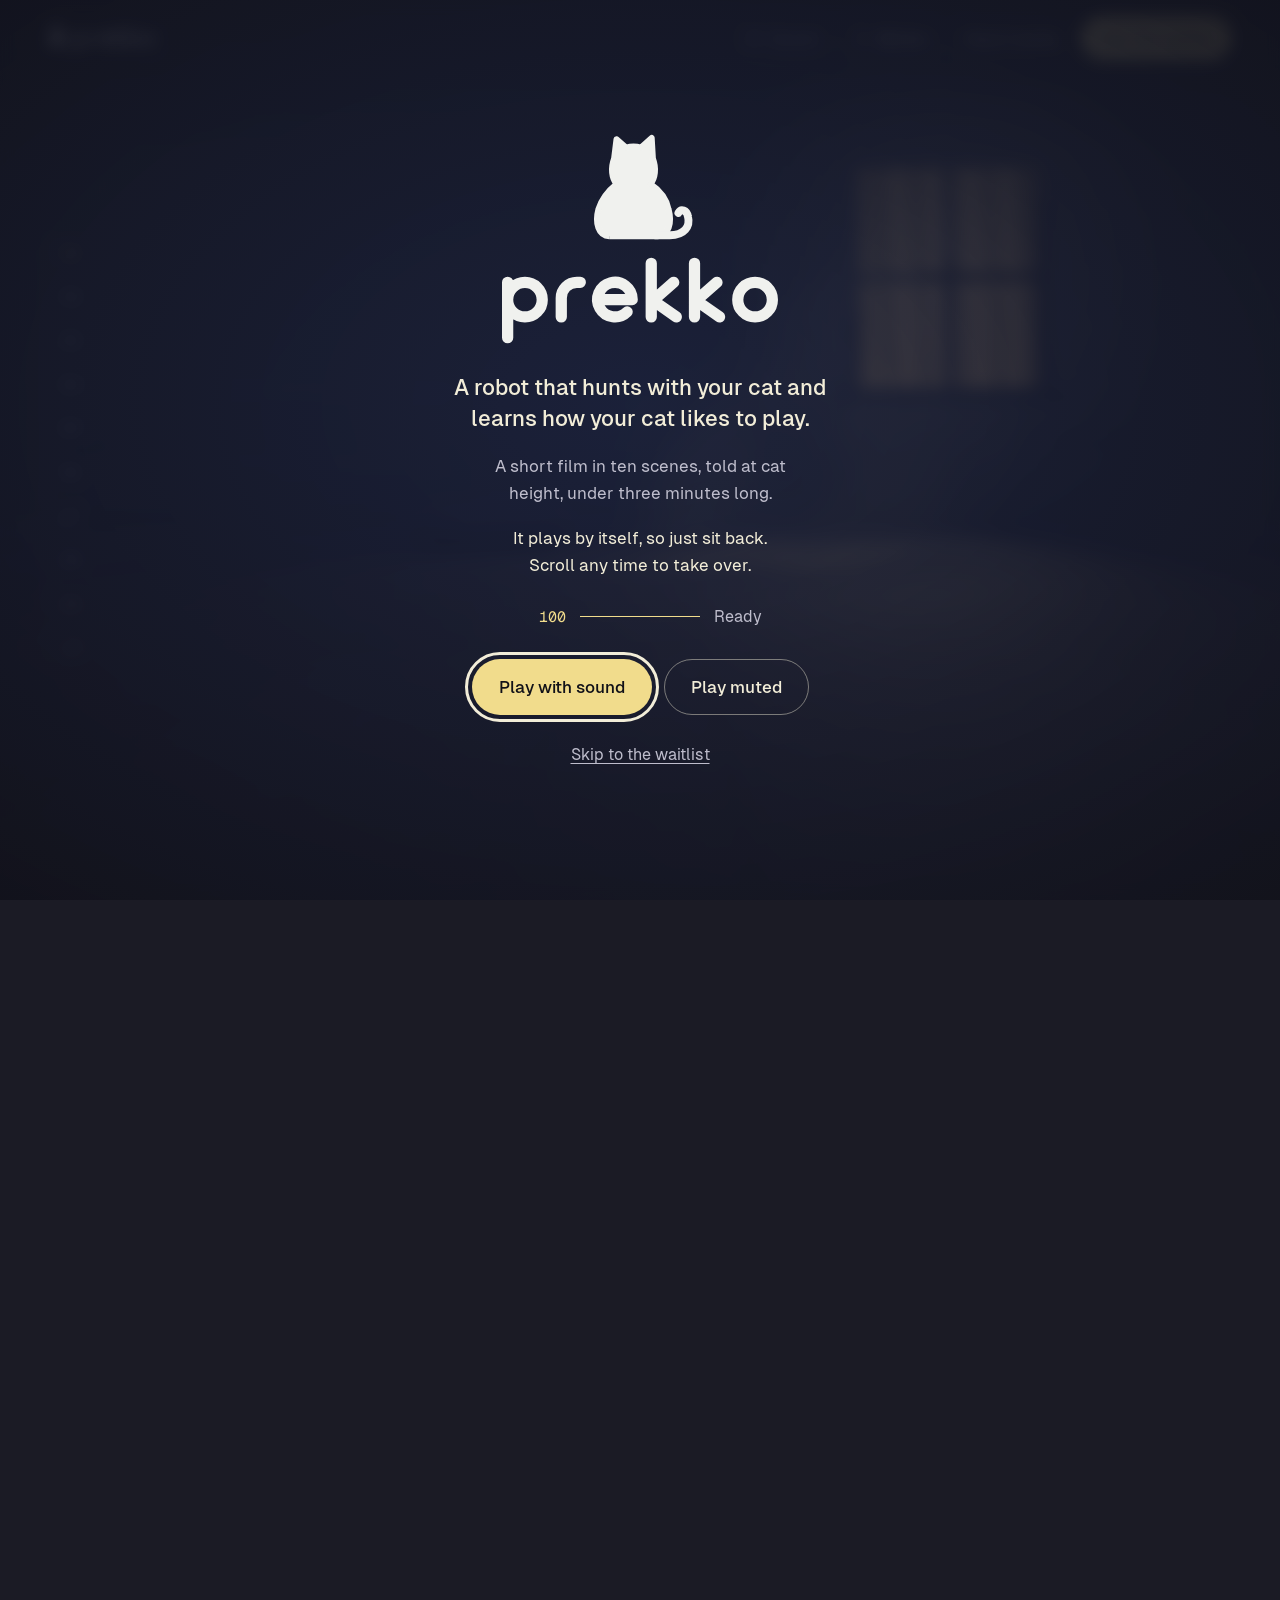
==== index.html @ d6a4ae69 "Prekko Pawbot preview site (copied from klondike-barr/prekko-preview, base path moved to /)" ====
<!doctype html>
<html lang="en">
<head>
<meta name="robots" content="noindex, nofollow">
<meta charset="utf-8">
<meta name="viewport" content="width=device-width, initial-scale=1, viewport-fit=cover">
<title>Prekko | The hunt, from the cat's eyes</title>
<meta name="description" content="Prekko Pawbot is a robot that plays with your cat like prey would. Working prototype shown; final design may differ. Join the waitlist for launch updates.">
<meta name="theme-color" content="#1d2440">
<link rel="icon" href="/favicon.ico" sizes="16x16 32x32 48x48">
<link rel="icon" href="/favicon.svg" type="image/svg+xml">
<link rel="apple-touch-icon" href="/apple-touch-icon-180.png">
<!-- The page body comes from src/story.js, rendered by src/render.js at build time (vite.config.js). -->
<script>
  // Before first paint: mark JS on, open the gate unless the visitor came for the waitlist.
  (function (d) {
    var c = d.documentElement.classList;
    c.add("js");
    if (location.hash !== "#waitlist") c.add("gate-open");
    // If the app script never gets the gate working (very old browser, blocked script, an error while starting),
    // never leave the gate locked: fall back to the plain text story.
    var fallback = function () { if (!window.__prekko) { c.remove("gate-open"); c.remove("js"); } };
    window.addEventListener("error", function () { setTimeout(fallback, 0); });
    setTimeout(fallback, 8000);
  })(document);
</script>
  <script type="module" crossorigin src="/assets/main-BBCHe25I.js"></script>
  <link rel="stylesheet" crossorigin href="/assets/main-C5BfFILp.css">
</head>
<body>
<div class="backdrop" aria-hidden="true"><div class="backdrop__beam"></div><div class="backdrop__floor"></div></div>
<canvas id="scene" aria-hidden="true"></canvas>
<div class="soften" aria-hidden="true"></div>
<div class="vignette" aria-hidden="true"></div>
<div class="grain" aria-hidden="true"></div>
<div class="blackout" aria-hidden="true"></div>
<!-- Focus order: header, then the autoplay control (an early Tab stop), then the rail, then the story. -->
<header class="top">
  <a class="top__brand" href="#hour-six"><svg class="logo logo--top" xmlns="http://www.w3.org/2000/svg" viewBox="11.3 8.5 419.2 110" role="img" aria-label="Prekko"><g transform="translate(0 4)"><path class="logo__fill logo__draw" d="M24 88C15 88 12 77 15 66C18 56 25 49 30 45C26 40 25 32 28 24L30 8L38 15Q44 13 50 15L59 7L60 24C63 32 62 40 58 45C64 49 71 56 73 66C76 77 73 88 64 88Z" fill="#F0F1EE" stroke="#F0F1EE" stroke-width="5" stroke-linejoin="round" pathLength="1"/><path class="logo__draw" d="M62 87.25H74C86 87.25 91 80 89 72C88 66 83 65 81 69" fill="none" stroke="#F0F1EE" stroke-width="6.5" stroke-linecap="round" stroke-linejoin="round" pathLength="1"/></g><g transform="translate(118 48)"><g fill="none" stroke="#F0F1EE" stroke-width="13" stroke-linecap="round" stroke-linejoin="round"><path class="logo__draw" d="M0 0V64M0 20A20 20 0 1 0 40 20A20 20 0 1 0 0 20Z" pathLength="1"/><path class="logo__draw" d="M62 40V18A18 18 0 0 1 80 0H84" pathLength="1"/><path class="logo__draw" d="M104 20H144A20 20 0 1 0 138.14 34.14" pathLength="1"/><path class="logo__draw" d="M166 -22V40M192 0L168 21L195 40" pathLength="1"/><path class="logo__draw" d="M216 -22V40M242 0L218 21L245 40" pathLength="1"/><path class="logo__draw" d="M266 20A20 20 0 1 0 306 20A20 20 0 1 0 266 20Z" pathLength="1"/></g></g></svg></a>
  <div class="top__actions">
    <button class="ctl" id="sound-toggle" type="button" aria-pressed="false"><span class="ctl__icon" aria-hidden="true"><svg viewBox="0 0 16 16"><path d="M2 6h2.5L8 3v10L4.5 10H2z"/><g class="is-off"><path d="M11 6l4 4M15 6l-4 4"/></g><g class="is-on"><path d="M10.5 5.5a3.5 3.5 0 0 1 0 5M12.5 3.5a6.3 6.3 0 0 1 0 9"/></g></svg></span><span class="ctl__label">Sound</span></button>
    <button class="ctl" id="motion-toggle" type="button" aria-pressed="true"><span class="ctl__icon" aria-hidden="true"><svg viewBox="0 0 16 16"><g class="is-on"><path d="M5 3v10M11 3v10"/></g><g class="is-off"><path d="M4.5 3l9 5-9 5z"/></g></svg></span><span class="ctl__label">Motion</span></button>
    <a class="top__link" href="#how-it-works">How it works</a>
    <a class="top__cta" href="#waitlist">Join the waitlist</a>
  </div>
</header>
<div class="autoplay" role="group" aria-label="Autoplay" data-playing="Autoplay: scroll to take over" data-play="Play" data-replay="Play again">
  <button class="autoplay__btn" id="autoplay" type="button" aria-pressed="false"><span class="ctl__icon" aria-hidden="true"><svg viewBox="0 0 16 16"><g class="is-on"><path d="M5 3.5v9M11 3.5v9"/></g><g class="is-off"><path d="M4.5 3l9 5-9 5z"/></g></svg></span><span class="autoplay__text">Play</span></button>
  <span class="autoplay__bar" aria-hidden="true"><span></span></span>
</div>
<nav class="rail" aria-label="Chapters">
  <div class="rail__track" aria-hidden="true"><span class="rail__fill"></span></div>
  <ol>
      <li><a href="#hour-six" data-index="0"><span class="rail__n">01</span><span class="rail__t">Hour six</span></a></li>
      <li><a href="#something-moved" data-index="1"><span class="rail__n">02</span><span class="rail__t">Something moved</span></a></li>
      <li><a href="#freeze" data-index="2"><span class="rail__n">03</span><span class="rail__t">Freeze</span></a></li>
      <li><a href="#dart" data-index="3"><span class="rail__n">04</span><span class="rail__t">Dart</span></a></li>
      <li><a href="#pounce" data-index="4"><span class="rail__n">05</span><span class="rail__t">Pounce</span></a></li>
      <li><a href="#who" data-index="5"><span class="rail__n">06</span><span class="rail__t">Who's moving the toy?</span></a></li>
      <li><a href="#how-it-works" data-index="6"><span class="rail__n">07</span><span class="rail__t">How it works</span></a></li>
      <li><a href="#learns" data-index="7"><span class="rail__n">08</span><span class="rail__t">It learns your cat</span></a></li>
      <li><a href="#your-cats-day" data-index="8"><span class="rail__n">09</span><span class="rail__t">Your cat's day</span></a></li>
      <li><a href="#waitlist" data-index="9"><span class="rail__n">10</span><span class="rail__t">Waitlist</span></a></li>
  </ol>
</nav>
<a class="dock-link" href="#how-it-works">How it works</a>
<main id="story">
  <p class="fallback-note">Your browser can't show the 3D scene, so here is the story as text.</p>
<section class="chapter chapter--hour-six has-opening" id="hour-six" data-index="0" data-align="left" style="--len:220">
  <div class="chapter__inner">
    <div class="chapter__card"><p class="chapter__card-title">For the next few minutes, you're a cat.</p><p class="chapter__card-sub">Eyes low, ears up, whiskers forward.</p></div>
    <p class="chapter__what">A robot that hunts with your cat and learns how your cat likes to play.</p><p class="chapter__story">The hunt, from the cat's eyes</p><p class="chapter__num"><span>01</span> / 10</p>
    <h1 class="chapter__title" tabindex="-1">Hour six.</h1>
    <div class="chapter__body">
    <p data-at="0.2">It's the sixth hour of an empty afternoon. The sun has crawled halfway across the floor, and nothing in this house has moved in hours.</p>
    <p data-at="0.5">Your world sits a hand's width off the ground. You've been waiting all day for something, anything, to happen.</p>
    
    </div>
  </div>
</section>
<section class="chapter chapter--something-moved" id="something-moved" data-index="1" data-align="left" style="--len:260">
  <div class="chapter__inner">
    <p class="chapter__num"><span>02</span> / 10</p>
    <h2 class="chapter__title" tabindex="-1">Something moved.</h2>
    <div class="chapter__body">
    <p>Then, at the edge of the rug, a feather twitches.</p>
    <p data-at="0.6">Your pupils swell until the whole room goes soft and only that one point stays sharp.</p>
    
    </div>
  </div>
</section>
<section class="chapter chapter--freeze" id="freeze" data-index="2" data-align="left" style="--len:210">
  <div class="chapter__inner">
    <p class="chapter__num"><span>03</span> / 10</p>
    <h2 class="chapter__title" tabindex="-1">Freeze.</h2>
    <div class="chapter__body">
    <p>It stops dead. So do you.</p>
    <p data-at="0.45">Every muscle loads like a spring, because anything that holds this still is hiding something.</p>
    
    </div>
  </div>
</section>
<section class="chapter chapter--dart" id="dart" data-index="3" data-align="right" style="--len:340">
  <div class="chapter__inner">
    <p class="chapter__num"><span>04</span> / 10</p>
    <h2 class="chapter__title" tabindex="-1">Dart.</h2>
    <div class="chapter__body">
    <p>It streaks across the sunlight and vanishes behind the cushion. A long pause. Then the tip of it shows again, testing the air.</p>
    <p data-at="0.6">Real prey never runs in circles. It runs, it hides, and it checks whether you're still watching. So does this.</p>
    
    </div>
  </div>
</section>
<section class="chapter chapter--pounce" id="pounce" data-index="4" data-align="left" style="--len:300">
  <div class="chapter__inner">
    <p class="chapter__num"><span>05</span> / 10</p>
    <h2 class="chapter__title" tabindex="-1">Pounce.</h2>
    <div class="chapter__body">
    <p>Now.</p>
    <p data-at="0.42">Got it. Both paws, every claw, the whole long afternoon spent in a single leap. Every hunt deserves an ending you can catch.</p>
    
    </div>
  </div>
</section>
<section class="chapter chapter--who has-card" id="who" data-index="5" data-align="left" style="--len:340">
  <div class="chapter__inner">
    <p class="chapter__num"><span>06</span> / 10</p>
    <h2 class="chapter__title" tabindex="-1">Who's moving the toy?</h2>
    <div class="chapter__body" data-at="0.24">
    <h3 class="chapter__headline">Meet the Prekko Pawbot.</h3>
    <p>It runs play sessions on its own and stops when your cat loses interest.</p>
    <p class="lede" data-at="0.6">It doesn't play back a loop. Every move is chosen live, for your cat. Working prototype shown; final design may differ.</p>
    
    </div>
  </div>
</section>
<section class="chapter chapter--how-it-works has-layers" id="how-it-works" data-index="6" data-align="left" style="--len:400">
  <div class="chapter__inner">
    <p class="chapter__num"><span>07</span> / 10</p>
    <h2 class="chapter__title" tabindex="-1">Three layers of AI.</h2>
    <div class="chapter__body">
    <p>Three AI systems, working as one.</p>
    <ol class="layers" aria-label="The three layers"><li data-at="0.2"><span class="layers__n">01</span><span class="layers__name">See</span><span class="layers__d">Vision AI tracks your cat in real time: where they are, how fast they move, where they look, how low they crouch and how interested they are.</span></li><li data-at="0.42"><span class="layers__n">02</span><span class="layers__name">Choose</span><span class="layers__d">A strategy layer reads your cat's mood and picks from 12 prey patterns, playing the moves your cat chases.</span></li><li data-at="0.64"><span class="layers__n">03</span><span class="layers__name">Move</span><span class="layers__d">A motion layer fine-tunes that pattern with 8 parameters, adjusted 30 times a second.</span></li></ol>
    <div class="sum">
      <p class="stats" data-at="0.84"><span class="stat"><b class="stat__n">12</b> <span class="stat__t">prey patterns.</span></span> <span class="stat"><b class="stat__n">8</b> <span class="stat__t">parameters each.</span></span> <span class="stat"><b class="stat__n">30</b> <span class="stat__t">updates a second.</span></span></p>
      <p class="closer" data-at="0.84">Endless variations. No preset loops.</p>
    </div>
    <p class="caption caption--tree" data-at="0.2">Illustration, not the real model.</p>
    
    </div>
  </div>
  <div class="stack-tags" aria-hidden="true"><svg class="stack-tags__lines"><line/><line/><line/></svg><i class="stack-tag__dot"></i><i class="stack-tag__dot"></i><i class="stack-tag__dot"></i><span class="stack-tag" data-layer="0"><span class="stack-tag__n">01</span><span class="stack-tag__name">See</span></span><span class="stack-tag" data-layer="1"><span class="stack-tag__n">02</span><span class="stack-tag__name">Choose</span></span><span class="stack-tag" data-layer="2"><span class="stack-tag__n">03</span><span class="stack-tag__name">Move</span></span></div>
</section>
<section class="chapter chapter--learns" id="learns" data-index="7" data-align="left" style="--len:340">
  <div class="chapter__inner">
    <p class="chapter__num"><span>08</span> / 10</p>
    <h2 class="chapter__title" tabindex="-1">It learns your cat.</h2>
    <div class="chapter__body">
    <p>Every session teaches it something: which moves make your cat crouch and chase, and which ones they walk away from.</p>
    <p data-at="0.32">Overnight, it trains on the day's play and comes back sharper.</p>
    <p data-at="0.62">It learns how your cat plays and gets better at playing with your cat over time.</p>
    <p class="caption">Illustration of how it learns, not recorded data.</p>
    
    </div>
  </div>
</section>
<section class="chapter chapter--your-cats-day chapter--rich" id="your-cats-day" data-index="8" data-align="left" style="--len:200">
  <div class="chapter__inner">
    <p class="chapter__num"><span>09</span> / 10</p>
    <h2 class="chapter__title" tabindex="-1">Your cat's day.</h2>
    <div class="chapter__body">
    <p>You control it from your phone.</p>
    <p>A planned tracker in the app would keep the story of each day: when the hunts happened, how long they lasted, and the quiet stretches in between.</p>
    <figure class="activity">
  <figcaption class="activity__head"><span class="activity__badge">Planned feature, not in the prototype shown</span><span class="activity__example">Example day. Illustrative numbers, not measurements.</span></figcaption>
  <div class="activity__body">
    <svg class="ring" viewBox="0 0 320 320" role="img" aria-label="Example day as a 24-hour clock">
      <circle class="ring__day" cx="160" cy="160" r="118"/>
      <path class="ring__awake" d="M 278.00 160.00 A 118 118 0 1 1 129.46 46.02"/>
      <path class="ring__bored" d="M 265.14 213.57 A 118 118 0 0 1 214.94 264.43"/><path class="ring__bored" d="M 191.04 273.84 A 118 118 0 0 1 117.71 270.16"/><path class="ring__bored" d="M 95.73 258.96 A 118 118 0 0 1 44.91 186.04"/><path class="ring__bored" d="M 42.03 157.43 A 118 118 0 0 1 69.28 84.55"/><path class="ring__hunt" d="M 271.74 197.93 A 118 118 0 0 1 268.66 206.01"/><path class="ring__hunt" d="M 205.16 269.02 A 118 118 0 0 1 197.05 272.03"/><path class="ring__hunt" d="M 107.81 265.83 A 118 118 0 0 1 100.20 261.72"/><path class="ring__hunt" d="M 43.01 175.40 A 118 118 0 0 1 42.20 166.79"/><path class="ring__hunt" d="M 76.56 76.56 A 118 118 0 0 1 82.90 70.67"/><text class="ring__tick" x="160.0" y="22.0" text-anchor="middle">00</text><text class="ring__tick" x="302.0" y="164.0" text-anchor="middle">06</text><text class="ring__tick" x="160.0" y="306.0" text-anchor="middle">12</text><text class="ring__tick" x="18.0" y="164.0" text-anchor="middle">18</text>
      <text class="ring__big" x="160" y="168" text-anchor="middle">49 min</text>
      <text class="ring__small" x="160" y="196" text-anchor="middle">play time</text>
    </svg>
    <dl class="activity__figures">
      <div><dt>Play time</dt><dd>49 min</dd></div>
      <div><dt>Hunting sessions</dt><dd>5</dd></div>
      <div><dt>Boredom stretches</dt><dd>4 <span>(longest 3 h 39 min)</span></dd></div>
    </dl>
  </div>
</figure>
    </div>
  </div>
</section>
<section class="chapter chapter--waitlist chapter--rich" id="waitlist" data-index="9" data-align="left" style="--len:140">
  <div class="chapter__inner">
    <p class="chapter__num"><span>10</span> / 10</p>
    <h2 class="chapter__title" tabindex="-1">Follow the hunt.</h2>
    <div class="chapter__body">
    <p>Prekko Pawbot is still a working prototype, and its price and ship date are not set yet. People on the list get launch updates by email.</p>
    <form id="waitlist-form" class="signup" novalidate data-msgs="{&quot;sending&quot;:&quot;Joining…&quot;,&quot;ok&quot;:&quot;You're on the list. A welcome email is on its way.&quot;,&quot;invalid&quot;:&quot;Enter an email address like name@example.com.&quot;,&quot;tooMany&quot;:&quot;Too many tries from this network. Try again in a few minutes.&quot;,&quot;rejected&quot;:&quot;The server didn't accept that address. Check it and try again.&quot;,&quot;failed&quot;:&quot;Something went wrong on our side. Try again in a minute.&quot;,&quot;preview&quot;:&quot;Thanks! This is an early preview, so nothing was sent. Sign-ups open at launch.&quot;}">
  <label class="signup__label" for="email">Email address</label>
  <div class="signup__row">
    <input id="email" name="email" type="email" autocomplete="email" inputmode="email" placeholder="you@example.com" required>
    <button id="submit" class="btn btn--sun" type="submit">Join the waitlist</button>
  </div>
  <div class="hp" aria-hidden="true">
    <label for="website">Leave this empty</label>
    <input id="website" name="website" type="text" tabindex="-1" autocomplete="off">
  </div>
  <p id="msg" class="signup__msg" role="status" aria-live="polite"></p>
  <p class="signup__note">Launch updates only. Unsubscribe from any email. <a href="privacy.html">Privacy</a></p>
</form>
<p class="disclosure">Working prototype shown; final design may differ.</p>
    </div>
  </div>
</section>
</main>
<div class="gate" id="gate" role="dialog" aria-modal="true" aria-labelledby="gate-title">
  <h2 id="gate-title" class="visually-hidden">Prekko, a short film told at cat height</h2>
  <div class="gate__mark"><svg class="logo logo--gate" xmlns="http://www.w3.org/2000/svg" viewBox="-6.5 6.3 319 240.8" role="img" aria-label="Prekko"><g transform="translate(83.89 0) scale(1.4)"><path class="logo__fill logo__draw" d="M24 88C15 88 12 77 15 66C18 56 25 49 30 45C26 40 25 32 28 24L30 8L38 15Q44 13 50 15L59 7L60 24C63 32 62 40 58 45C64 49 71 56 73 66C76 77 73 88 64 88Z" fill="#F0F1EE" stroke="#F0F1EE" stroke-width="5" stroke-linejoin="round" pathLength="1"/><path class="logo__draw" d="M62 87.25H74C86 87.25 91 80 89 72C88 66 83 65 81 69" fill="none" stroke="#F0F1EE" stroke-width="6.5" stroke-linecap="round" stroke-linejoin="round" pathLength="1"/></g><g transform="translate(0 176.6)"><g fill="none" stroke="#F0F1EE" stroke-width="13" stroke-linecap="round" stroke-linejoin="round"><path class="logo__draw" d="M0 0V64M0 20A20 20 0 1 0 40 20A20 20 0 1 0 0 20Z" pathLength="1"/><path class="logo__draw" d="M62 40V18A18 18 0 0 1 80 0H84" pathLength="1"/><path class="logo__draw" d="M104 20H144A20 20 0 1 0 138.14 34.14" pathLength="1"/><path class="logo__draw" d="M166 -22V40M192 0L168 21L195 40" pathLength="1"/><path class="logo__draw" d="M216 -22V40M242 0L218 21L245 40" pathLength="1"/><path class="logo__draw" d="M266 20A20 20 0 1 0 306 20A20 20 0 1 0 266 20Z" pathLength="1"/></g></g></svg></div>
  <p class="gate__what">A robot that hunts with your cat and learns how your cat likes to play.</p>
  <p class="gate__line">A short film in ten scenes, told at cat height, under three minutes long.</p>
  <p class="gate__auto" data-still="Reduced motion is on, so it won't play by itself: scroll at your own pace, or press Play in the corner.">It plays by itself, so just sit back. Scroll any time to take over.</p>
  <div class="gate__progress" role="progressbar" aria-label="Setting up the room" aria-valuemin="0" aria-valuemax="100" aria-valuenow="0">
    <span class="gate__count">000</span><span class="gate__bar"><span></span></span><span class="gate__status">Setting up the room</span>
  </div>
  <div class="gate__actions">
    <button class="btn btn--sun" id="enter-sound" type="button" data-still="Enter with sound">Play with sound</button>
    <button class="btn btn--ghost" id="enter-muted" type="button" data-still="Enter muted">Play muted</button>
  </div>
  <a class="gate__skip" href="#waitlist" id="gate-skip">Skip to the waitlist</a>
</div>
</body>
</html>
---- assets/main-C5BfFILp.css ----
@font-face{font-family:Instrument Serif;font-style:normal;font-weight:400;font-display:swap;src:url(/assets/instrument-serif-latin-400-normal-DnYpCC2O.woff2)format("woff2")}@font-face{font-family:Geist;font-style:normal;font-weight:400;font-display:swap;src:url(/assets/geist-sans-latin-400-normal-gapTbOY8.woff2)format("woff2")}@font-face{font-family:Geist;font-style:normal;font-weight:500;font-display:swap;src:url(/assets/geist-sans-latin-500-normal-uokXdC-Q.woff2)format("woff2")}@font-face{font-family:Geist Mono;font-style:normal;font-weight:400;font-display:swap;src:url(/assets/geist-mono-latin-400-normal-DTRLJnHl.woff2)format("woff2")}:root{--dusk:#1b1b25;--dusk-deep:#111118;--slate:#2e2e3c;--iris:#93a7ea;--sun:#f1dc8c;--ink:#f2edd8;--muted:#bebdcc;--line:#f2edd838;--amber:#f0a830;--paper:#f0f1ee;--serif:"Instrument Serif", "Iowan Old Style", Georgia, serif;--sans:"Geist", system-ui, -apple-system, "Segoe UI", sans-serif;--mono:"Geist Mono", ui-monospace, "SF Mono", Consolas, monospace;--gutter:clamp(16px, 4vw, 48px);--focus:0;--fx:50%;--lightningcss-light: ;--lightningcss-dark:initial;color-scheme:dark}*,:before,:after{box-sizing:border-box}html{-webkit-text-size-adjust:100%;background:var(--dusk)}html,body{overflow-x:clip}html.gate-open{overflow:hidden}body{color:var(--ink);font:400 18px/1.6 var(--sans);-webkit-font-smoothing:antialiased;text-rendering:optimizelegibility;background:0 0;margin:0}a{color:var(--sun);text-underline-offset:3px;text-decoration-thickness:1px}:focus-visible{outline:2px solid var(--sun);outline-offset:3px;border-radius:2px}h1:focus,h2:focus{outline:none}.visually-hidden{clip:rect(0 0 0 0);clip-path:inset(50%);white-space:nowrap;width:1px;height:1px;overflow:hidden;position:absolute!important}.backdrop{z-index:-3;background:radial-gradient(120% 70% at 50% 110%,#33313f 0%,#0000 60%),linear-gradient(#191922 0%,#22212c 62%,#2b2a37 100%);position:fixed;top:0;bottom:0;left:0;right:0;overflow:hidden}.backdrop__beam{filter:blur(18px);background:linear-gradient(#f1dc8c38,#f1dc8c0a 85%,#0000);width:34%;height:95%;position:absolute;top:-10%;left:22%;transform:skew(18deg)}.backdrop__floor{background:radial-gradient(closest-side,#f1dc8c47,#0000);width:40%;height:18%;position:absolute;bottom:8%;left:34%;transform:skew(18deg)}#scene{z-index:-2;width:100%;height:100%;transition:opacity .35s;display:block;position:fixed;top:0;bottom:0;left:0;right:0}.vignette{z-index:-1;pointer-events:none;background:radial-gradient(ellipse calc(82% - var(--focus) * 54%) calc(78% - var(--focus) * 50%) at var(--fx,50%) 50%, transparent 62%, rgba(5, 5, 9, calc(.32 + var(--focus) * .58)) 100%);position:fixed;top:0;bottom:0;left:0;right:0}.soften{display:none}.is-focused .soften{z-index:-1;pointer-events:none;-webkit-backdrop-filter:blur(calc(var(--focus) * 9px));backdrop-filter:blur(calc(var(--focus) * 9px));-webkit-mask-image:radial-gradient(ellipse calc(76% - var(--focus) * 46%) calc(72% - var(--focus) * 42%) at var(--fx,50%) 50%, transparent 40%, #000 100%);-webkit-mask-image:radial-gradient(ellipse calc(76% - var(--focus) * 46%) calc(72% - var(--focus) * 42%) at var(--fx,50%) 50%, transparent 40%, #000 100%);mask-image:radial-gradient(ellipse calc(76% - var(--focus) * 46%) calc(72% - var(--focus) * 42%) at var(--fx,50%) 50%, transparent 40%, #000 100%);display:block;position:fixed;top:0;bottom:0;left:0;right:0}.grain{z-index:-1;pointer-events:none;opacity:.09;mix-blend-mode:overlay;background-image:url("data:image/svg+xml,%3Csvg xmlns='http://www.w3.org/2000/svg' width='180' height='180'%3E%3Cfilter id='n'%3E%3CfeTurbulence type='fractalNoise' baseFrequency='0.9' numOctaves='2' stitchTiles='stitch'/%3E%3CfeColorMatrix values='0 0 0 0 1 0 0 0 0 1 0 0 0 0 1 0 0 0 1.4 -0.2'/%3E%3C/filter%3E%3Crect width='100%25' height='100%25' filter='url(%23n)'/%3E%3C/svg%3E");animation:.9s steps(5,end) infinite grain;position:fixed;top:0;bottom:0;left:0;right:0}@keyframes grain{0%{background-position:0 0}20%{background-position:-22px 14px}40%{background-position:18px -26px}60%{background-position:-12px -8px}80%{background-position:26px 20px}to{background-position:0 0}}.blackout{z-index:-1;pointer-events:none;background:radial-gradient(ellipse 75% 70% at 60% 50%, rgba(4, 4, 7, calc(var(--dark,0) * var(--dark,0) * var(--dark,0))) 0%, rgba(4, 4, 7, var(--dark,0)) 100%);position:fixed;top:0;bottom:0;left:0;right:0}.no-webgl .grain,.no-webgl .soften,.no-webgl .blackout,.no-webgl #scene,.fallback-note{display:none}.no-webgl .fallback-note{max-width:34rem;padding:112px var(--gutter) 0;color:var(--muted);margin:0;font-size:16px;display:block}.logo{display:block;overflow:visible}.logo--top{width:auto;height:28px}.top{z-index:30;padding:16px var(--gutter);justify-content:space-between;align-items:center;gap:12px;display:flex;position:fixed;top:0;bottom:auto;left:0;right:0}.top:before{content:"";z-index:-1;pointer-events:none;-webkit-backdrop-filter:blur(6px);backdrop-filter:blur(6px);background:linear-gradient(#0e0e14e6 0%,#0e0e14b8 40%,#0e0e144d 72%,#0000);position:absolute;top:0;bottom:-70px;left:0;right:0;-webkit-mask-image:linear-gradient(#000 45%,#0000);mask-image:linear-gradient(#000 45%,#0000)}.top__brand{color:var(--ink);margin:-12px -14px;padding:12px 14px;display:block}.top__actions{align-items:center;gap:8px;display:flex}.ctl{min-height:44px;font:500 15px/1 var(--sans);color:var(--ink);border:1px solid var(--line);cursor:pointer;-webkit-backdrop-filter:blur(8px);backdrop-filter:blur(8px);background:#11111873;border-radius:999px;align-items:center;gap:8px;padding:0 14px;display:inline-flex}.ctl:hover{border-color:#f2edd880}.ctl__icon{place-items:center;width:16px;height:16px;display:inline-grid}.ctl__icon svg{stroke:currentColor;fill:none;stroke-width:1.6px;stroke-linecap:round;stroke-linejoin:round;width:16px;height:16px}.ctl .is-on,.ctl[aria-pressed=true] .is-off{display:none}.ctl[aria-pressed=true] .is-on{display:block}.ctl[aria-pressed=false]{color:var(--muted)}.top__cta{min-height:44px;font:500 15px/1 var(--sans);color:var(--dusk-deep);background:var(--sun);white-space:nowrap;border-radius:999px;align-items:center;padding:0 18px;text-decoration:none;display:inline-flex}.top__cta:hover{background:#f7e7a9}.top__link{min-height:44px;font:500 15px/1 var(--sans);color:var(--ink);white-space:nowrap;border:1px solid var(--line);background:#11111873;border-radius:999px;align-items:center;padding:0 14px;text-decoration:none;display:inline-flex}.top__link:hover{border-color:#f2edd880}.dock-link{display:none}.autoplay{right:var(--gutter);z-index:35;position:fixed;bottom:18px}.js.gate-open .autoplay{display:none}.autoplay__btn{min-height:44px;font:500 15px/1 var(--sans);color:var(--ink);border:1px solid var(--line);cursor:pointer;-webkit-backdrop-filter:blur(8px);backdrop-filter:blur(8px);background:#0e0e14c7;border-radius:999px;align-items:center;gap:8px;padding:0 16px 0 12px;display:inline-flex;position:relative}.autoplay__btn:hover{border-color:#f2edd880}.autoplay__btn .ctl__icon svg{stroke:currentColor;fill:none;stroke-width:1.6px;stroke-linecap:round;stroke-linejoin:round;width:16px;height:16px}.autoplay__btn .is-on,.autoplay__btn[aria-pressed=true] .is-off{display:none}.autoplay__btn[aria-pressed=true] .is-on{display:block}.autoplay__btn[aria-pressed=false] .ctl__icon{color:var(--sun)}.autoplay__bar{pointer-events:none;opacity:0;background:#f2edd829;height:1px;transition:opacity .3s;position:absolute;bottom:6px;left:18px;right:18px}.autoplay__bar span{width:calc(var(--ap,0) * 100%);background:var(--sun);position:absolute;top:0;bottom:0;left:0;right:auto}.autoplay.is-playing .autoplay__bar{opacity:1}.rail{left:var(--gutter);z-index:40;gap:14px;display:flex;position:fixed;top:50%;transform:translateY(-50%)}.rail__track{background:var(--line);width:1px;position:relative}.rail__fill{height:calc(var(--p,0) * 100%);background:var(--sun);position:absolute;top:0;bottom:auto;left:0;right:0}.rail ol{gap:0;margin:0;padding:0;list-style:none;display:grid}.rail a{min-width:44px;min-height:44px;color:var(--muted);align-items:center;padding:0;font-size:15px;text-decoration:none;display:flex;position:relative}.rail__n{font:400 13px/1 var(--mono)}.rail__t{z-index:1;border:1px solid var(--line);color:var(--ink);white-space:nowrap;pointer-events:none;opacity:0;background:#0e0e14f5;border-radius:999px;padding:6px 12px;transition:opacity .2s,transform .2s;position:absolute;top:50%;left:calc(100% + 8px);transform:translate(-4px,-50%)}.rail a:hover .rail__t{opacity:1;transform:translateY(-50%)}.rail a:focus-visible .rail__t{opacity:1;transform:translateY(-50%)}.rail a[aria-current=step]{color:var(--ink)}.rail a[aria-current=step] .rail__n{color:var(--sun)}.chapter{min-height:calc(var(--len,160) * 1svh);position:relative}.js .chapter+.chapter{margin-top:-100svh}.chapter.is-off .chapter__inner{pointer-events:none}.is-waiting{opacity:0;transform:translateY(6px)}.chapter__body>*,.chapter__body{transition:opacity .5s,transform .5s}.chapter__inner{width:min(100%,44rem);min-height:100svh;padding:112px var(--gutter) 72px calc(var(--gutter) + 150px);opacity:var(--vis,1);isolation:isolate;z-index:1;text-shadow:0 1px 24px #0a0a1099,0 0 2px #0a0a108c;flex-direction:column;justify-content:center;display:flex;position:sticky;top:0}.chapter__inner:before{content:"";z-index:-1;pointer-events:none;background:radial-gradient(closest-side,#0e0e149e,#0e0e1461 55%,#0000);position:absolute;top:8%;bottom:6%;left:-14%;right:-18%}.chapter[data-align=right] .chapter__inner{padding-left:var(--gutter);padding-right:calc(var(--gutter) + 24px);margin-left:auto}.chapter[data-align=center] .chapter__inner{padding-left:var(--gutter);width:min(100%,40rem);margin:0 auto}.chapter__story{color:var(--muted);margin:0 0 18px;font-size:16px}.chapter__what{max-width:30ch;color:var(--ink);margin:0 0 10px;font-size:clamp(18px,1.4vw,21px);font-weight:500;line-height:1.45}.caption{color:var(--muted);border-left:2px solid #93a7eab3;max-width:40ch;margin:18px 0 0;padding-left:12px;font-size:15px}.chapter--who .chapter__inner{max-height:100svh}.chapter__headline{font:400 clamp(44px, 5.4vw, 88px)/.95 var(--serif);letter-spacing:-.02em;text-wrap:balance;margin:0 0 20px}.js .has-card.is-card .chapter__inner,.js .has-card.is-card[data-align] .chapter__inner{width:100%;padding-left:var(--gutter);padding-right:var(--gutter);text-align:center;justify-content:center;align-items:center;margin:0}.js .has-card.is-card .chapter__inner:before{display:none}.js .has-card.is-card .chapter__title{max-width:12ch;margin:0;font-size:clamp(56px,9vw,150px)}.js .has-card.is-card .chapter__body{visibility:hidden}.js .has-card:not(.is-card) .chapter__title{clip:rect(0 0 0 0);clip-path:inset(50%);white-space:nowrap;width:1px;height:1px;position:absolute;overflow:hidden}.chapter__card{margin:0 0 40px}.chapter__card-title{max-width:14ch;font:400 clamp(44px, 6vw, 96px)/1 var(--serif);letter-spacing:-.02em;text-wrap:balance;margin:0}.chapter__card-sub{color:var(--muted);margin:18px 0 0;font-size:clamp(17px,1.3vw,20px)}.js .chapter__card{display:none}.js .has-opening.is-card .chapter__card{margin:0;display:block}.js .has-opening.is-card .chapter__card-title{margin:0 auto}.js .has-opening.is-card .chapter__inner,.js .has-opening.is-card[data-align] .chapter__inner{width:100%;padding-left:var(--gutter);padding-right:var(--gutter);text-align:center;justify-content:center;align-items:center;margin:0}.js .has-opening.is-card .chapter__inner:before,.js .has-opening.is-card .chapter__inner>:not(.chapter__card):not(.chapter__title){display:none}.js .has-opening.is-card .chapter__title{clip:rect(0 0 0 0);clip-path:inset(50%);white-space:nowrap;width:1px;height:1px;position:absolute;overflow:hidden}.js .has-opening:not(.is-card) .chapter__inner>*{animation:.7s backwards card-out}.js .has-opening .chapter__card{opacity:var(--card-o,1)}.js.gate-open .has-opening .chapter__card{transition:opacity .7s .5s}.js.gate-open:not(.met-gate) .has-opening .chapter__card{opacity:0}.js.met-gate:not(.no-webgl) .chapter--hour-six .chapter__what,.js.met-gate:not(.no-webgl) .chapter--hour-six .chapter__story{display:none}@keyframes card-out{0%{opacity:0;transform:translateY(8px)}}.chapter__num{font:400 14px/1 var(--mono);color:var(--muted);margin:0 0 14px}.chapter__num span{color:var(--sun)}.chapter__title{font:400 clamp(60px, 10.5vw, 160px)/.9 var(--serif);letter-spacing:-.02em;text-wrap:balance;margin:0 0 24px}.chapter p:not([class]),.chapter p[class=is-waiting]{max-width:34ch;margin:0 0 14px;font-size:clamp(18px,1.35vw,21px)}.chapter--hour-six .chapter__title{font-size:clamp(72px,14vw,220px)}.lede{max-width:36ch;color:var(--ink);margin:6px 0 0;font-size:clamp(19px,1.5vw,23px);line-height:1.5}.disclosure{color:var(--muted);margin:20px 0 0;font-size:16px}.chapter--rich .chapter__inner{width:min(100%,68rem);min-height:100svh;max-height:100svh;padding-top:clamp(76px,11svh,112px);padding-bottom:clamp(20px,4svh,48px)}.chapter--rich .chapter__title{margin-bottom:clamp(10px,2svh,24px);font-size:clamp(56px,min(8vw,12svh),128px)}.chapter--rich p:not([class]),.chapter--rich p[class=is-waiting]{max-width:56ch}.chapter--how-it-works .chapter__inner{width:min(100%,46rem);padding-top:clamp(76px,11svh,112px);padding-bottom:clamp(24px,5svh,72px)}.chapter--how-it-works .chapter__title{margin-bottom:clamp(8px,1.6svh,18px);font-size:clamp(48px,min(5.4vw,8.4svh),92px)}.layers{gap:clamp(10px,2svh,18px);max-width:34rem;margin:clamp(10px,2svh,20px) 0 0;padding:0;list-style:none;display:grid}.layers li{border-top:1px solid #f0a83047;grid-template-columns:2.6em 1fr;align-items:baseline;column-gap:12px;padding-top:clamp(8px,1.4svh,12px);display:grid}.layers__n{font:400 14px/1.2 var(--mono);color:var(--amber);letter-spacing:.04em;grid-row:1/3}.layers__name{font:400 clamp(28px, 4.2svh, 38px)/1 var(--serif);color:var(--paper)}.layers__d{color:var(--ink);margin-top:6px;font-size:clamp(17px,1.25vw,19px);line-height:1.45}.closer{max-width:34ch;font:400 clamp(24px, 2.2vw, 32px)/1.2 var(--serif);color:var(--amber);margin:clamp(14px,2.6svh,24px) 0 0}.stats{border-top:1px solid #f0a83047;flex-wrap:wrap;gap:6px clamp(18px,2.2vw,30px);max-width:34rem;margin:clamp(12px,2svh,20px) 0 0;padding-top:clamp(8px,1.4svh,12px);display:flex}.stat{align-items:center;gap:8px;display:inline-flex}.stat__n{font:400 clamp(38px, min(3.6vw, 5.6svh), 52px)/1 var(--serif);color:var(--amber)}.stat__t{max-width:6em;font:500 14px/1.25 var(--sans);color:var(--ink)}.chapter--how-it-works .stats+.closer{margin-top:clamp(8px,1.4svh,14px)}.sum{max-width:34rem}.stack-tags{z-index:0;pointer-events:none;visibility:hidden;position:fixed;top:0;bottom:0;left:0;right:0}.stack-tags.is-on{visibility:visible}.stack-tags__lines{width:100%;height:100%;position:absolute;top:0;bottom:0;left:0;right:0;overflow:visible}.stack-tags__lines line{stroke:#f0a830bf;stroke-width:1px}.stack-tag__dot{background:#f0f1ee99;border-radius:50%;width:6px;height:6px;transition:background-color .4s,box-shadow .4s;position:absolute;top:-3px;left:-3px}.stack-tag__dot.is-lit{background:var(--amber);box-shadow:0 0 0 4px #f0a83038,0 0 14px #f0a830cc}.stack-tag{font:400 15px/1.2 var(--sans);color:#f0f1ee9e;white-space:nowrap;background:#07090db3;border:1px solid #f0f1ee29;border-radius:999px;align-items:baseline;gap:8px;padding:5px 12px;transition:color .4s,border-color .4s,box-shadow .4s;display:inline-flex;position:absolute;top:0;left:0}.stack-tag__n{font:400 12px/1 var(--mono);color:inherit}.stack-tag.is-lit{color:var(--paper);border-color:#f0a830b3;box-shadow:0 0 18px #f0a83040}.stack-tag.is-lit .stack-tag__n{color:var(--amber)}.param-trees{z-index:0;pointer-events:none;opacity:0;width:100%;height:100%;transition:opacity .4s;position:fixed;top:0;bottom:0;left:0;right:0}.caption--tree{border-left-color:#f0a83099;margin-top:12px;font-size:13px}.chapter--how-it-works .chapter__inner:before,.chapter--learns .chapter__inner:before{background:radial-gradient(closest-side,#07090db3,#07090d6b 55%,#0000)}.activity{text-shadow:none;border:1px solid var(--line);-webkit-backdrop-filter:blur(14px);backdrop-filter:blur(14px);background:#111118a8;border-radius:28px;max-width:52rem;margin:clamp(8px,1.6svh,18px) 0 0}.activity__head{flex-wrap:wrap;align-items:center;gap:8px 16px;padding:clamp(12px,2svh,20px) clamp(16px,2.5vw,28px) 0;display:flex}.activity__badge{color:var(--sun);border:1px dashed #f1dc8cb3;border-radius:999px;padding:6px 14px;font-size:15px;display:inline-block}.activity__example{color:var(--muted);font-size:15px}.activity__body{grid-template-columns:auto 1fr;align-items:center;gap:clamp(20px,4vw,48px);padding:clamp(10px,2svh,24px) clamp(16px,2.5vw,28px) clamp(14px,2.4svh,28px);display:grid}.ring{width:clamp(180px,36svh,300px);height:auto;display:block}.ring__day{fill:none;stroke:#f2edd814;stroke-width:14px}.ring__awake{fill:none;stroke:#93a7ea38;stroke-width:2px}.ring__bored{fill:none;stroke:var(--iris);stroke-width:2px;stroke-dasharray:2 6;stroke-linecap:round}.ring__hunt{fill:none;stroke:var(--sun);stroke-width:14px;stroke-linecap:round}.ring__tick{font:400 13px var(--mono);fill:var(--muted)}.ring__big{font:400 54px var(--serif);fill:var(--ink)}.ring__small{font:400 16px var(--sans);fill:var(--muted)}.activity__figures{grid-template-columns:1fr 1fr;gap:22px 28px;margin:0;display:grid}.activity__figures dt{color:var(--muted);font-size:16px}.activity__figures dd{font:400 clamp(34px, 5.4svh, 44px)/1 var(--serif);margin:4px 0 0}.activity__figures dd span{font:400 16px/1.3 var(--sans);color:var(--muted);margin-top:6px;display:block}.activity__figures>div:last-child:nth-child(odd){grid-column:1/-1}.signup{text-shadow:none;margin:18px 0 0}.signup__label{color:var(--muted);margin:0 0 10px;font-size:16px;display:block}.signup__row{gap:10px;display:flex}.signup input[type=email]{min-width:0;min-height:56px;font:400 19px var(--sans);color:var(--ink);-webkit-backdrop-filter:blur(10px);backdrop-filter:blur(10px);background:#11111899;border:1px solid #f2edd859;border-radius:999px;flex:1;padding:0 20px}.signup input[type=email]::placeholder{color:#98a0bd}.signup input[type=email]:focus-visible{outline:2px solid var(--sun);outline-offset:2px;border-color:#0000}.signup__msg{min-height:1.6em;margin:12px 0 0;font-size:16px}.signup__msg.is-ok{color:var(--sun)}.signup__msg.is-err{color:#c7d2ff}.signup__msg.is-err:before{content:"";background:var(--iris);border-radius:50%;width:8px;height:8px;margin-right:8px;display:inline-block}.signup__note{color:var(--muted);margin:4px 0 0;font-size:16px}.signup.is-done .signup__row,.signup.is-done .signup__label{display:none}.hp{width:1px;height:1px;position:absolute;left:-10000px;overflow:hidden}.btn{min-height:56px;font:500 17px/1 var(--sans);cursor:pointer;white-space:nowrap;border:1px solid #0000;border-radius:999px;justify-content:center;align-items:center;padding:0 26px;transition:background-color .2s,border-color .2s;display:inline-flex}.btn--sun{background:var(--sun);color:var(--dusk-deep)}.btn--sun:hover{background:#f7e7a9}.btn--ghost{color:var(--ink);background:0 0;border-color:#f2edd873}.btn--ghost:hover{border-color:var(--ink)}.btn[disabled]{opacity:.6;cursor:default}.gate{display:none}.js.gate-open .gate{z-index:60;text-align:center;-webkit-backdrop-filter:blur(8px);backdrop-filter:blur(8px);background:radial-gradient(90% 80% at 50% 45%,#1d2440d1,#111118f7);place-content:center;justify-items:center;gap:18px;padding:24px 16px;display:grid;position:fixed;top:0;bottom:0;left:0;right:0}.gate__mark{width:min(300px,62vw);color:var(--ink);will-change:transform;padding:12px}.logo--gate{width:100%;height:auto}.logo--gate .logo__draw{stroke-dasharray:1 2;stroke-dashoffset:1.2px;animation:.75s cubic-bezier(.6,.05,.3,1) forwards logo-draw;animation-delay:calc(.1s + var(--i,0) * .14s)}.logo--gate .logo__fill{fill-opacity:0;animation:.9s cubic-bezier(.6,.05,.3,1) .1s forwards logo-draw,.5s 1.25s forwards logo-fill}.logo--gate path:nth-of-type(2){--i:1}.logo--gate g g path:first-child{--i:2}.logo--gate g g path:nth-child(2){--i:3}.logo--gate g g path:nth-child(3){--i:4}.logo--gate g g path:nth-child(4){--i:5}.logo--gate g g path:nth-child(5){--i:6}.logo--gate g g path:nth-child(6){--i:7}@keyframes logo-draw{to{stroke-dashoffset:0}}@keyframes logo-fill{to{fill-opacity:1}}.gate__what{max-width:28ch;color:var(--ink);text-wrap:balance;margin:0;font-size:clamp(19px,2.2vw,22px);font-weight:500;line-height:1.4}.gate__line{max-width:30ch;color:var(--muted);text-wrap:balance;margin:0;font-size:17px}.gate__auto{max-width:32ch;color:var(--ink);text-wrap:balance;margin:0;font-size:17px}.gate__progress{width:min(440px,100%);color:var(--muted);grid-template-columns:1fr 120px 1fr;align-items:center;gap:14px;margin:6px 0 4px;font-size:16px;display:grid}.gate__count{font:400 15px/1 var(--mono);color:var(--sun);text-align:right;justify-self:end;min-width:3ch}.gate__status{white-space:nowrap;justify-self:start}.gate__bar{background:var(--line);width:120px;height:1px;position:relative}.gate__bar span{width:calc(var(--gp,0) * 100%);background:var(--sun);position:absolute;top:0;bottom:0;left:0;right:auto}.gate__actions{flex-wrap:wrap;justify-content:center;gap:12px;margin-top:8px;display:flex}.gate .btn:focus{outline:3px solid var(--ink);outline-offset:4px}.gate .btn:focus-visible{outline:3px solid var(--ink);outline-offset:4px}.gate .btn:focus:not(:focus-visible){outline-color:#f2edd899}.flash{z-index:59;pointer-events:none;opacity:0;mix-blend-mode:screen;background:radial-gradient(70% 60% at 50% 55%,#ffeebe8c,#f1dc8c2e 60%,#0000);position:fixed;top:0;bottom:0;left:0;right:0}.gate__skip{min-height:44px;color:var(--muted);align-items:center;margin-top:0;padding:0 12px;font-size:16px;display:inline-flex}.gate__skip:hover{color:var(--ink)}@media (max-width:720px){.reduce .chapter--how-it-works .chapter__inner:before{background:#07090df0;top:0;bottom:0;left:0;right:0}}@media (max-width:720px),(max-aspect-ratio:9/10){body{font-size:17px}.top{-webkit-backdrop-filter:blur(10px);backdrop-filter:blur(10px);background:#111118d1;padding:10px 16px}.js .chapter.chapter--rich,.js .chapter--rich+.chapter{margin-top:0}.chapter--rich{min-height:auto}.chapter--rich .chapter__inner{min-height:auto;max-height:none;padding-top:120px;position:relative}.ring{width:100%}.logo--top{height:24px}.ctl{justify-content:center;width:44px;padding:0}.ctl__label{clip:rect(0 0 0 0);clip-path:inset(50%);white-space:nowrap;width:1px;height:1px;position:absolute;overflow:hidden}.top__cta{padding:0 14px;font-size:15px}.rail{top:62px;left:0;right:0;transform:none}.rail ol{display:none}.rail__track{background:#f2edd81f;width:100%;height:2px}.rail__fill{height:100%;width:calc(var(--p,0) * 100%);top:0;bottom:0;left:0;right:auto}.chapter__inner,.chapter[data-align] .chapter__inner{justify-content:flex-end;width:100%;margin:0;padding:104px 16px 56px}.chapter__inner:before{background:linear-gradient(#0000,#0e0e149e 30%,#0e0e14d1);top:30%;bottom:0;left:0;right:0}.chapter__title{font-size:clamp(54px,17vw,96px)}.chapter__headline{margin-bottom:12px;font-size:clamp(40px,12vw,64px)}.js .has-card.is-card .chapter__title{font-size:clamp(48px,14vw,80px)}.chapter__card-title{font-size:clamp(40px,12vw,64px)}.chapter__inner,.chapter[data-align] .chapter__inner{padding-bottom:76px}.autoplay{bottom:14px;right:16px}.autoplay__btn{font-size:14px}.js:not(.reduce) .layers{display:grid}.js:not(.reduce) .layers li{grid-area:1/1;transition:opacity .4s,visibility .4s}.js:not(.reduce) .layers li:not(.is-waiting):has(~li:not(.is-waiting)){opacity:0;visibility:hidden}.js:not(.reduce) .chapter--how-it-works .chapter__body{grid-template-columns:minmax(0,1fr);display:grid}.js:not(.reduce) .chapter--how-it-works .chapter__body>*{grid-column:1}.js:not(.reduce) .chapter--how-it-works .layers,.js:not(.reduce) .chapter--how-it-works .sum{grid-row:2;align-self:start}.js:not(.reduce) .chapter--how-it-works .caption--tree{grid-row:3}.js:not(.reduce) .chapter--how-it-works .layers{transition:opacity .4s,visibility .4s}.js:not(.reduce) .chapter--how-it-works .chapter__body:has(.closer:not(.is-waiting)) .layers{opacity:0;visibility:hidden}.js:not(.reduce) .chapter--how-it-works .sum .stats{margin-top:0}.layers__name{font-size:28px}.layers__d{font-size:16px}.closer{font-size:22px}.stats{gap:4px 14px;margin-top:12px;padding-top:8px}.stat{gap:6px}.stat__n{font-size:30px}.stat__t{max-width:5.6em;font-size:12px}.stack-tag{padding:4px 9px;font-size:13px}.top__link{display:none}.dock-link{z-index:35;min-height:44px;font:500 14px/1 var(--sans);color:var(--ink);border:1px solid var(--line);-webkit-backdrop-filter:blur(8px);backdrop-filter:blur(8px);background:#0e0e14c7;border-radius:999px;align-items:center;padding:0 16px;text-decoration:none;display:inline-flex;position:fixed;bottom:14px;left:16px}.js.gate-open .dock-link{display:none}.no-webgl .fallback-note{z-index:5;position:absolute;top:0;left:0;right:0}.chapter--hour-six .chapter__title{font-size:clamp(64px,21vw,112px)}.activity__body{grid-template-columns:1fr}.ring{max-width:260px;margin:0 auto}.activity__figures dd{font-size:36px}.signup__row{flex-direction:column}.btn{width:100%}.gate__actions{flex-direction:column;width:min(320px,100%)}}@media (max-width:380px){.top__cta{padding:0 12px;font-size:14px}}@media (max-height:500px) and (min-aspect-ratio:9/10){.top{padding-top:8px;padding-bottom:8px}.top:before{bottom:-40px}.rail{top:60px;left:0;right:0;transform:none}.rail ol{display:none}.rail__track{background:#f2edd81f;width:100%;height:2px}.rail__fill{height:100%;width:calc(var(--p,0) * 100%);top:0;bottom:0;left:0;right:auto}.chapter__inner,.chapter[data-align] .chapter__inner{padding-top:66px;padding-bottom:64px;padding-left:calc(var(--gutter) + 8px)}.chapter[data-align=right] .chapter__inner{padding-left:var(--gutter)}.chapter__inner,.chapter--rich .chapter__inner,.chapter--how-it-works .chapter__inner{width:min(100%,36rem)}.chapter__title,.chapter--hour-six .chapter__title,.chapter--how-it-works .chapter__title,.chapter--rich .chapter__title{margin-bottom:8px;font-size:clamp(36px,13vh,56px)}.chapter__headline{margin-bottom:8px;font-size:clamp(32px,11vh,48px)}.chapter__num{margin-bottom:6px}.chapter p:not([class]),.chapter p[class=is-waiting],.lede{max-width:46ch;margin-bottom:6px;font-size:16px;line-height:1.4}.chapter__what{max-width:46ch;margin-bottom:2px;font-size:16px}.chapter__story{display:none}.disclosure{margin-top:6px;font-size:14px}.caption{margin-top:6px;font-size:13px}.layers{gap:4px;margin-top:4px}.layers li{padding-top:4px}.layers__name{font-size:22px}.layers__d{margin-top:2px;font-size:14px;line-height:1.35}.closer{margin-top:6px;font-size:20px}.stats{gap:2px 16px;margin-top:6px;padding-top:4px}.stat__n{font-size:26px}.stat__t{margin-top:0;font-size:12px}.js:not(.reduce) .layers li{grid-area:1/1;transition:opacity .4s,visibility .4s}.js:not(.reduce) .layers li:not(.is-waiting):has(~li:not(.is-waiting)){opacity:0;visibility:hidden}.js:not(.reduce) .chapter--how-it-works .chapter__body{grid-template-columns:minmax(0,1fr);display:grid}.js:not(.reduce) .chapter--how-it-works .chapter__body>*{grid-column:1}.js:not(.reduce) .chapter--how-it-works .layers,.js:not(.reduce) .chapter--how-it-works .sum{grid-row:2;align-self:start}.js:not(.reduce) .chapter--how-it-works .caption--tree{grid-row:3}.js:not(.reduce) .chapter--how-it-works .chapter__body:has(.closer:not(.is-waiting)) .layers{opacity:0;visibility:hidden}.js:not(.reduce) .chapter--how-it-works .sum .stats,.js .chapter.chapter--rich,.js .chapter--rich+.chapter{margin-top:0}.chapter--rich{min-height:auto}.chapter--rich .chapter__inner{min-height:auto;max-height:none;position:relative}.js.gate-open .gate{place-content:start center;gap:8px;padding:14px 16px;overflow-y:auto}.gate__mark{width:min(150px,34vh);padding:4px}.gate__what{font-size:17px}.gate__line,.gate__auto{font-size:15px}.chapter__card-title{font-size:clamp(32px,11vh,52px)}.js .has-card.is-card .chapter__title{max-width:none;font-size:clamp(36px,13vh,56px)}.chapter__card-sub{margin-top:10px;font-size:16px}.gate__progress{margin:0}.gate__actions{margin-top:0}}.reduce #scene{transition-duration:.6s}@media (prefers-reduced-motion:reduce){.logo--gate .logo__draw,.logo--gate .logo__fill{stroke-dashoffset:0;fill-opacity:1;animation:none}.chapter__body>*,.chapter__body{transition:none}.js .has-opening:not(.is-card) .chapter__inner>*{animation:none}.rail__t{transition:none}.grain{animation:none}}
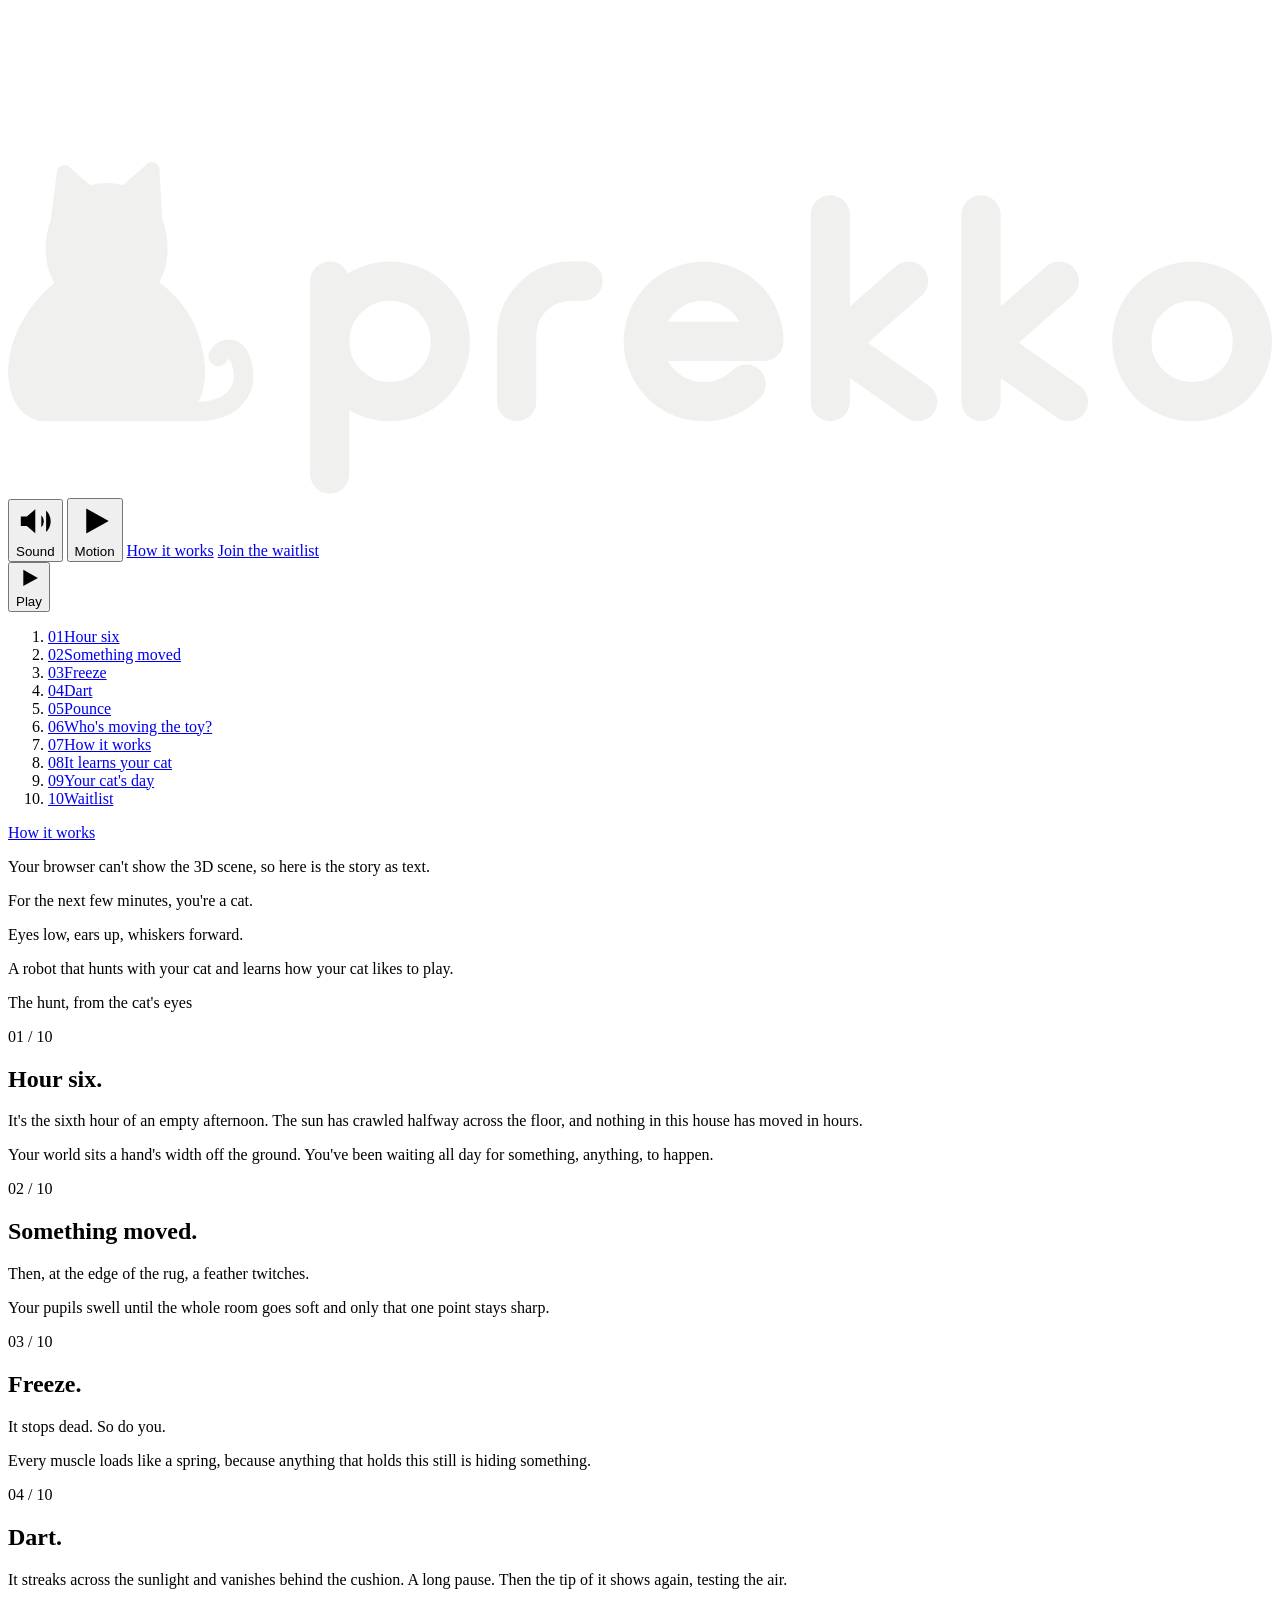
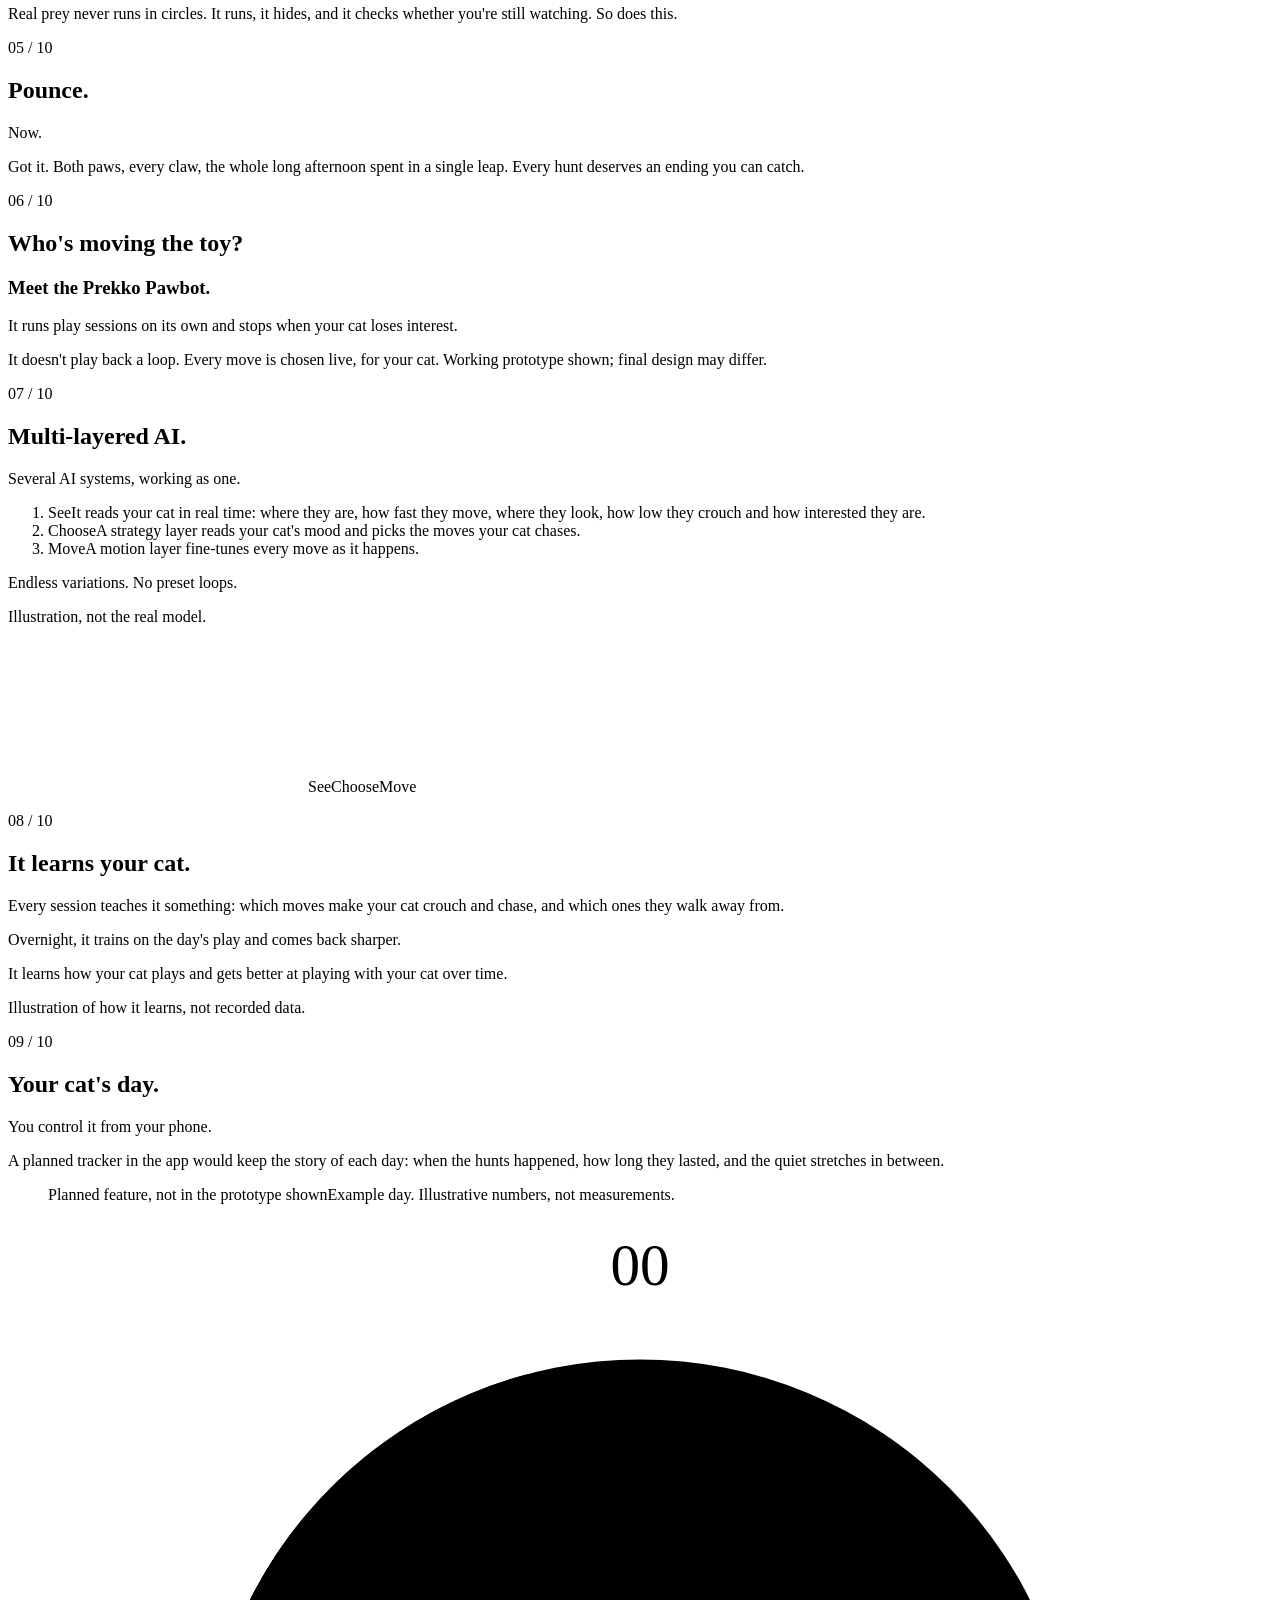
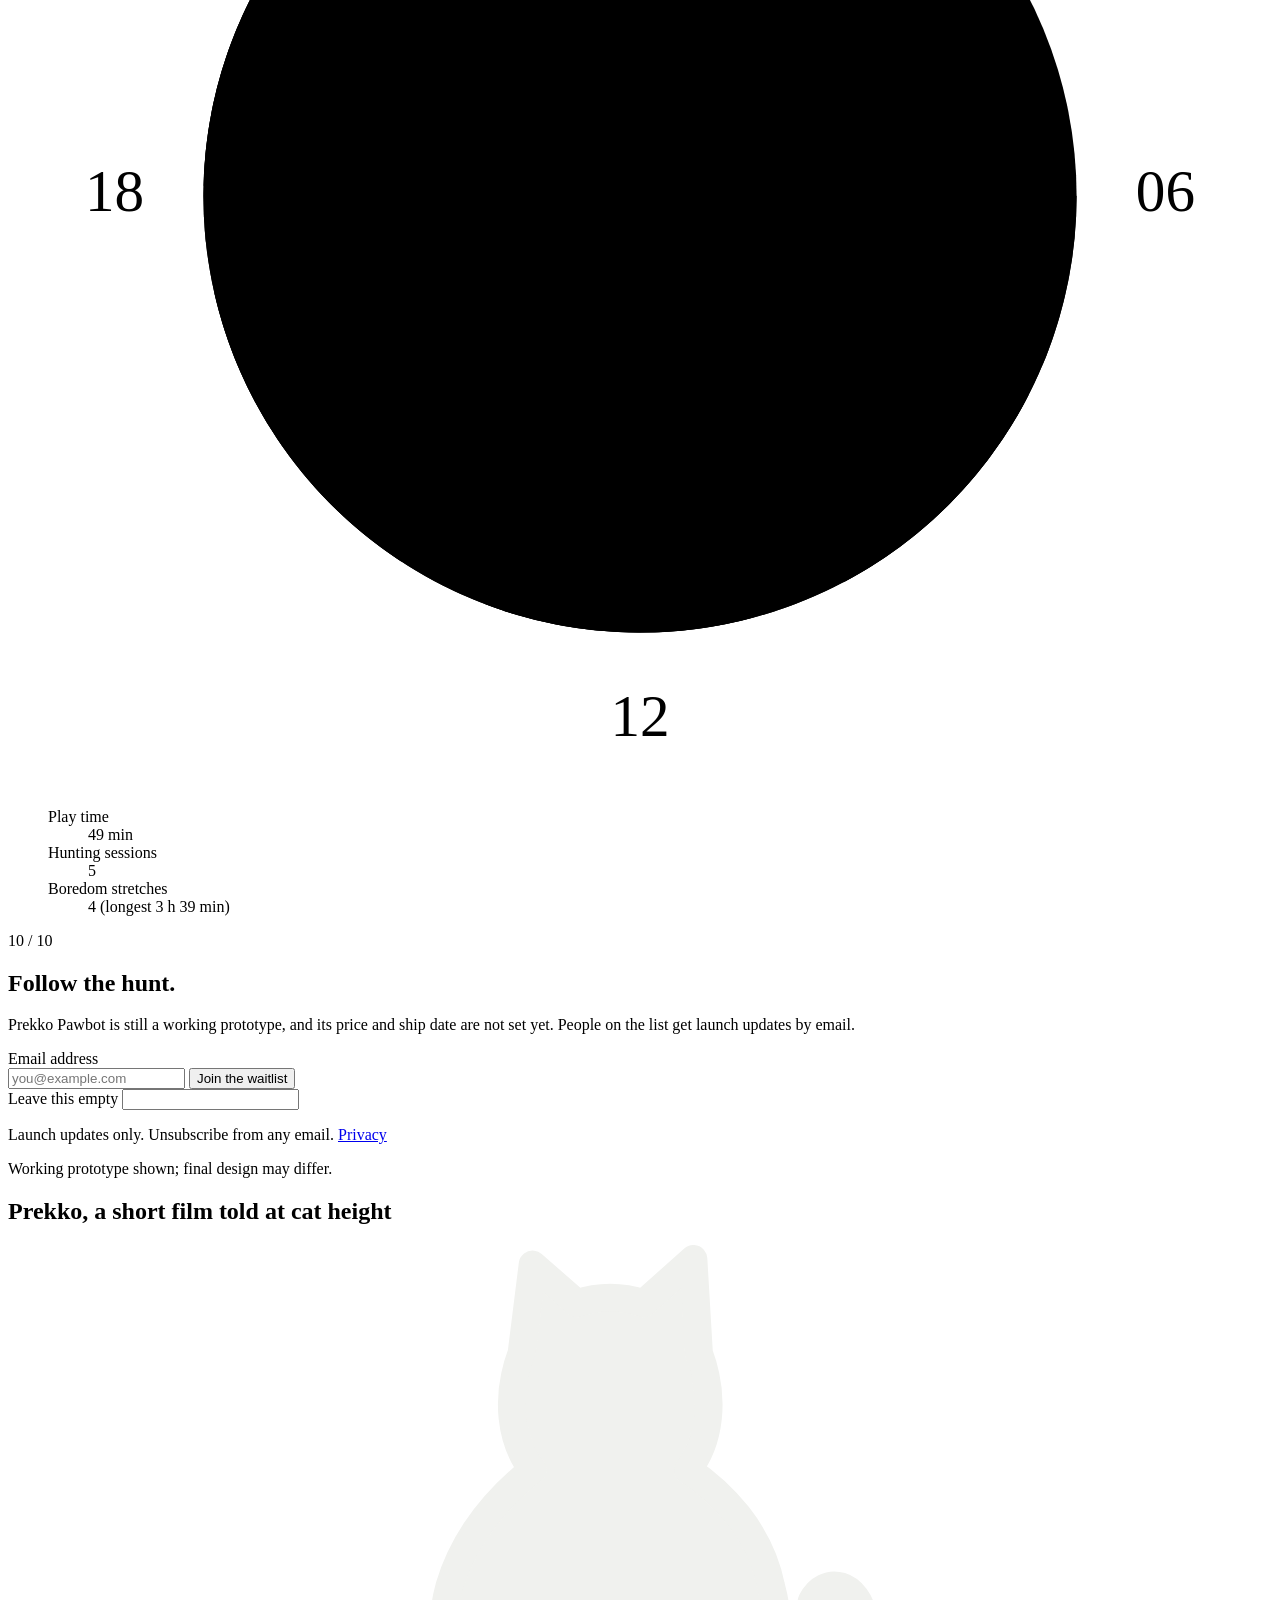
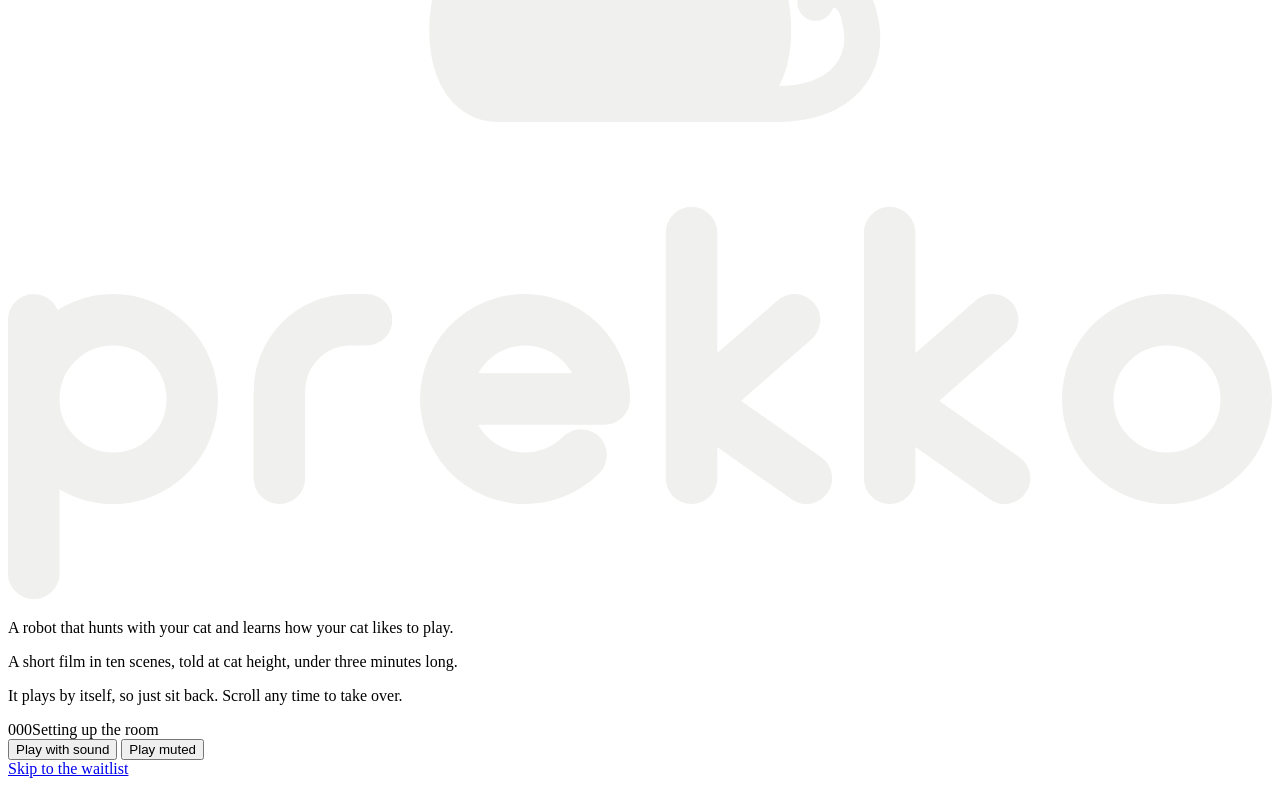
==== commit 06294d4e: "Site update: AI described in general terms only (no counts, rates or sensing method); generic many-d" ====
--- a/index.html
+++ b/index.html
@@ -7,9 +7,9 @@
 <title>Prekko | The hunt, from the cat's eyes</title>
 <meta name="description" content="Prekko Pawbot is a robot that plays with your cat like prey would. Working prototype shown; final design may differ. Join the waitlist for launch updates.">
 <meta name="theme-color" content="#1d2440">
-<link rel="icon" href="/favicon.ico" sizes="16x16 32x32 48x48">
-<link rel="icon" href="/favicon.svg" type="image/svg+xml">
-<link rel="apple-touch-icon" href="/apple-touch-icon-180.png">
+<link rel="icon" href="/Program Files/Git/favicon.ico" sizes="16x16 32x32 48x48">
+<link rel="icon" href="/Program Files/Git/favicon.svg" type="image/svg+xml">
+<link rel="apple-touch-icon" href="/Program Files/Git/apple-touch-icon-180.png">
 <!-- The page body comes from src/story.js, rendered by src/render.js at build time (vite.config.js). -->
 <script>
   // Before first paint: mark JS on, open the gate unless the visitor came for the waitlist.
@@ -24,8 +24,8 @@
     setTimeout(fallback, 8000);
   })(document);
 </script>
-  <script type="module" crossorigin src="/assets/main-BBCHe25I.js"></script>
-  <link rel="stylesheet" crossorigin href="/assets/main-C5BfFILp.css">
+  <script type="module" crossorigin src="/Program Files/Git/assets/main-mUemfqZU.js"></script>
+  <link rel="stylesheet" crossorigin href="/Program Files/Git/assets/main-fdFZzJgX.css">
 </head>
 <body>
 <div class="backdrop" aria-hidden="true"><div class="backdrop__beam"></div><div class="backdrop__floor"></div></div>
@@ -137,19 +137,18 @@
 <section class="chapter chapter--how-it-works has-layers" id="how-it-works" data-index="6" data-align="left" style="--len:400">
   <div class="chapter__inner">
     <p class="chapter__num"><span>07</span> / 10</p>
-    <h2 class="chapter__title" tabindex="-1">Three layers of AI.</h2>
-    <div class="chapter__body">
-    <p>Three AI systems, working as one.</p>
-    <ol class="layers" aria-label="The three layers"><li data-at="0.2"><span class="layers__n">01</span><span class="layers__name">See</span><span class="layers__d">Vision AI tracks your cat in real time: where they are, how fast they move, where they look, how low they crouch and how interested they are.</span></li><li data-at="0.42"><span class="layers__n">02</span><span class="layers__name">Choose</span><span class="layers__d">A strategy layer reads your cat's mood and picks from 12 prey patterns, playing the moves your cat chases.</span></li><li data-at="0.64"><span class="layers__n">03</span><span class="layers__name">Move</span><span class="layers__d">A motion layer fine-tunes that pattern with 8 parameters, adjusted 30 times a second.</span></li></ol>
+    <h2 class="chapter__title" tabindex="-1">Multi-layered AI.</h2>
+    <div class="chapter__body">
+    <p>Several AI systems, working as one.</p>
+    <ol class="layers" aria-label="The AI layers"><li data-at="0.2"><span class="layers__name">See</span><span class="layers__d">It reads your cat in real time: where they are, how fast they move, where they look, how low they crouch and how interested they are.</span></li><li data-at="0.42"><span class="layers__name">Choose</span><span class="layers__d">A strategy layer reads your cat's mood and picks the moves your cat chases.</span></li><li data-at="0.64"><span class="layers__name">Move</span><span class="layers__d">A motion layer fine-tunes every move as it happens.</span></li></ol>
     <div class="sum">
-      <p class="stats" data-at="0.84"><span class="stat"><b class="stat__n">12</b> <span class="stat__t">prey patterns.</span></span> <span class="stat"><b class="stat__n">8</b> <span class="stat__t">parameters each.</span></span> <span class="stat"><b class="stat__n">30</b> <span class="stat__t">updates a second.</span></span></p>
       <p class="closer" data-at="0.84">Endless variations. No preset loops.</p>
     </div>
     <p class="caption caption--tree" data-at="0.2">Illustration, not the real model.</p>
     
     </div>
   </div>
-  <div class="stack-tags" aria-hidden="true"><svg class="stack-tags__lines"><line/><line/><line/></svg><i class="stack-tag__dot"></i><i class="stack-tag__dot"></i><i class="stack-tag__dot"></i><span class="stack-tag" data-layer="0"><span class="stack-tag__n">01</span><span class="stack-tag__name">See</span></span><span class="stack-tag" data-layer="1"><span class="stack-tag__n">02</span><span class="stack-tag__name">Choose</span></span><span class="stack-tag" data-layer="2"><span class="stack-tag__n">03</span><span class="stack-tag__name">Move</span></span></div>
+  <div class="stack-tags" aria-hidden="true"><svg class="stack-tags__lines"><line/><line/><line/></svg><i class="stack-tag__dot"></i><i class="stack-tag__dot"></i><i class="stack-tag__dot"></i><span class="stack-tag" data-layer="0"><span class="stack-tag__name">See</span></span><span class="stack-tag" data-layer="1"><span class="stack-tag__name">Choose</span></span><span class="stack-tag" data-layer="2"><span class="stack-tag__name">Move</span></span></div>
 </section>
 <section class="chapter chapter--learns" id="learns" data-index="7" data-align="left" style="--len:340">
   <div class="chapter__inner">
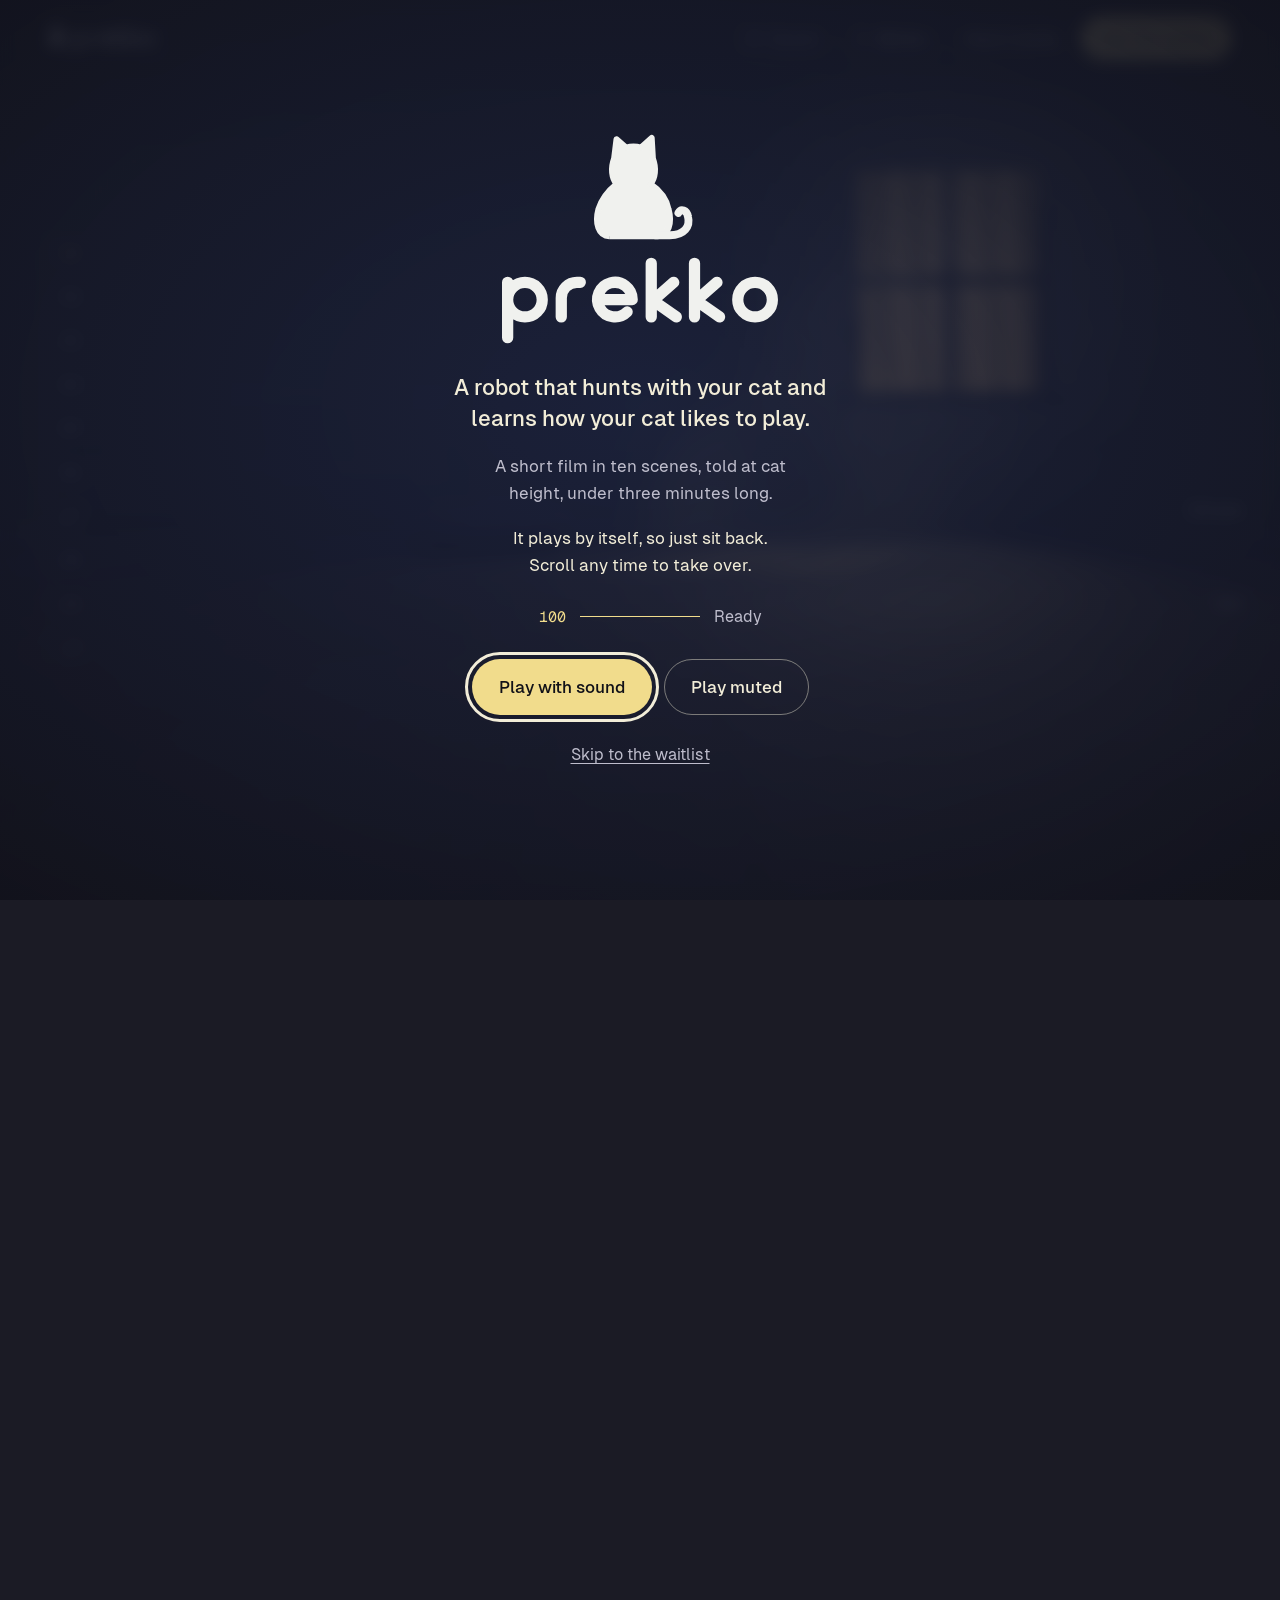
==== commit 565a60ea: "Fix: correct base path (a Windows build tool had rewritten it to /Program Files/Git/, so styles and " ====
--- a/index.html
+++ b/index.html
@@ -7,9 +7,9 @@
 <title>Prekko | The hunt, from the cat's eyes</title>
 <meta name="description" content="Prekko Pawbot is a robot that plays with your cat like prey would. Working prototype shown; final design may differ. Join the waitlist for launch updates.">
 <meta name="theme-color" content="#1d2440">
-<link rel="icon" href="/Program Files/Git/favicon.ico" sizes="16x16 32x32 48x48">
-<link rel="icon" href="/Program Files/Git/favicon.svg" type="image/svg+xml">
-<link rel="apple-touch-icon" href="/Program Files/Git/apple-touch-icon-180.png">
+<link rel="icon" href="/favicon.ico" sizes="16x16 32x32 48x48">
+<link rel="icon" href="/favicon.svg" type="image/svg+xml">
+<link rel="apple-touch-icon" href="/apple-touch-icon-180.png">
 <!-- The page body comes from src/story.js, rendered by src/render.js at build time (vite.config.js). -->
 <script>
   // Before first paint: mark JS on, open the gate unless the visitor came for the waitlist.
@@ -24,8 +24,8 @@
     setTimeout(fallback, 8000);
   })(document);
 </script>
-  <script type="module" crossorigin src="/Program Files/Git/assets/main-mUemfqZU.js"></script>
-  <link rel="stylesheet" crossorigin href="/Program Files/Git/assets/main-fdFZzJgX.css">
+  <script type="module" crossorigin src="/assets/main-C-Q6IYux.js"></script>
+  <link rel="stylesheet" crossorigin href="/assets/main-CUwzmOAL.css">
 </head>
 <body>
 <div class="backdrop" aria-hidden="true"><div class="backdrop__beam"></div><div class="backdrop__floor"></div></div>
--- a/assets/main-CUwzmOAL.css
+++ b/assets/main-CUwzmOAL.css
@@ -0,0 +1 @@
+@font-face{font-family:Instrument Serif;font-style:normal;font-weight:400;font-display:swap;src:url(/assets/instrument-serif-latin-400-normal-DnYpCC2O.woff2)format("woff2")}@font-face{font-family:Geist;font-style:normal;font-weight:400;font-display:swap;src:url(/assets/geist-sans-latin-400-normal-gapTbOY8.woff2)format("woff2")}@font-face{font-family:Geist;font-style:normal;font-weight:500;font-display:swap;src:url(/assets/geist-sans-latin-500-normal-uokXdC-Q.woff2)format("woff2")}@font-face{font-family:Geist Mono;font-style:normal;font-weight:400;font-display:swap;src:url(/assets/geist-mono-latin-400-normal-DTRLJnHl.woff2)format("woff2")}:root{--dusk:#1b1b25;--dusk-deep:#111118;--slate:#2e2e3c;--iris:#93a7ea;--sun:#f1dc8c;--ink:#f2edd8;--muted:#bebdcc;--line:#f2edd838;--amber:#f0a830;--paper:#f0f1ee;--serif:"Instrument Serif", "Iowan Old Style", Georgia, serif;--sans:"Geist", system-ui, -apple-system, "Segoe UI", sans-serif;--mono:"Geist Mono", ui-monospace, "SF Mono", Consolas, monospace;--gutter:clamp(16px, 4vw, 48px);--focus:0;--fx:50%;--lightningcss-light: ;--lightningcss-dark:initial;color-scheme:dark}*,:before,:after{box-sizing:border-box}html{-webkit-text-size-adjust:100%;background:var(--dusk)}html,body{overflow-x:clip}html.gate-open{overflow:hidden}body{color:var(--ink);font:400 18px/1.6 var(--sans);-webkit-font-smoothing:antialiased;text-rendering:optimizelegibility;background:0 0;margin:0}a{color:var(--sun);text-underline-offset:3px;text-decoration-thickness:1px}:focus-visible{outline:2px solid var(--sun);outline-offset:3px;border-radius:2px}h1:focus,h2:focus{outline:none}.visually-hidden{clip:rect(0 0 0 0);clip-path:inset(50%);white-space:nowrap;width:1px;height:1px;overflow:hidden;position:absolute!important}.backdrop{z-index:-3;background:radial-gradient(120% 70% at 50% 110%,#33313f 0%,#0000 60%),linear-gradient(#191922 0%,#22212c 62%,#2b2a37 100%);position:fixed;top:0;bottom:0;left:0;right:0;overflow:hidden}.backdrop__beam{filter:blur(18px);background:linear-gradient(#f1dc8c38,#f1dc8c0a 85%,#0000);width:34%;height:95%;position:absolute;top:-10%;left:22%;transform:skew(18deg)}.backdrop__floor{background:radial-gradient(closest-side,#f1dc8c47,#0000);width:40%;height:18%;position:absolute;bottom:8%;left:34%;transform:skew(18deg)}#scene{z-index:-2;width:100%;height:100%;transition:opacity .35s;display:block;position:fixed;top:0;bottom:0;left:0;right:0}.vignette{z-index:-1;pointer-events:none;background:radial-gradient(ellipse calc(82% - var(--focus) * 54%) calc(78% - var(--focus) * 50%) at var(--fx,50%) 50%, transparent 62%, rgba(5, 5, 9, calc(.32 + var(--focus) * .58)) 100%);position:fixed;top:0;bottom:0;left:0;right:0}.soften{display:none}.is-focused .soften{z-index:-1;pointer-events:none;-webkit-backdrop-filter:blur(calc(var(--focus) * 9px));backdrop-filter:blur(calc(var(--focus) * 9px));-webkit-mask-image:radial-gradient(ellipse calc(76% - var(--focus) * 46%) calc(72% - var(--focus) * 42%) at var(--fx,50%) 50%, transparent 40%, #000 100%);-webkit-mask-image:radial-gradient(ellipse calc(76% - var(--focus) * 46%) calc(72% - var(--focus) * 42%) at var(--fx,50%) 50%, transparent 40%, #000 100%);mask-image:radial-gradient(ellipse calc(76% - var(--focus) * 46%) calc(72% - var(--focus) * 42%) at var(--fx,50%) 50%, transparent 40%, #000 100%);display:block;position:fixed;top:0;bottom:0;left:0;right:0}.grain{z-index:-1;pointer-events:none;opacity:.09;mix-blend-mode:overlay;background-image:url("data:image/svg+xml,%3Csvg xmlns='http://www.w3.org/2000/svg' width='180' height='180'%3E%3Cfilter id='n'%3E%3CfeTurbulence type='fractalNoise' baseFrequency='0.9' numOctaves='2' stitchTiles='stitch'/%3E%3CfeColorMatrix values='0 0 0 0 1 0 0 0 0 1 0 0 0 0 1 0 0 0 1.4 -0.2'/%3E%3C/filter%3E%3Crect width='100%25' height='100%25' filter='url(%23n)'/%3E%3C/svg%3E");animation:.9s steps(5,end) infinite grain;position:fixed;top:0;bottom:0;left:0;right:0}@keyframes grain{0%{background-position:0 0}20%{background-position:-22px 14px}40%{background-position:18px -26px}60%{background-position:-12px -8px}80%{background-position:26px 20px}to{background-position:0 0}}.blackout{z-index:-1;pointer-events:none;background:radial-gradient(ellipse 75% 70% at 60% 50%, rgba(4, 4, 7, calc(var(--dark,0) * var(--dark,0) * var(--dark,0))) 0%, rgba(4, 4, 7, var(--dark,0)) 100%);position:fixed;top:0;bottom:0;left:0;right:0}.no-webgl .grain,.no-webgl .soften,.no-webgl .blackout,.no-webgl #scene,.fallback-note{display:none}.no-webgl .fallback-note{max-width:34rem;padding:112px var(--gutter) 0;color:var(--muted);margin:0;font-size:16px;display:block}.logo{display:block;overflow:visible}.logo--top{width:auto;height:28px}.top{z-index:30;padding:16px var(--gutter);justify-content:space-between;align-items:center;gap:12px;display:flex;position:fixed;top:0;bottom:auto;left:0;right:0}.top:before{content:"";z-index:-1;pointer-events:none;-webkit-backdrop-filter:blur(6px);backdrop-filter:blur(6px);background:linear-gradient(#0e0e14e6 0%,#0e0e14b8 40%,#0e0e144d 72%,#0000);position:absolute;top:0;bottom:-70px;left:0;right:0;-webkit-mask-image:linear-gradient(#000 45%,#0000);mask-image:linear-gradient(#000 45%,#0000)}.top__brand{color:var(--ink);margin:-12px -14px;padding:12px 14px;display:block}.top__actions{align-items:center;gap:8px;display:flex}.ctl{min-height:44px;font:500 15px/1 var(--sans);color:var(--ink);border:1px solid var(--line);cursor:pointer;-webkit-backdrop-filter:blur(8px);backdrop-filter:blur(8px);background:#11111873;border-radius:999px;align-items:center;gap:8px;padding:0 14px;display:inline-flex}.ctl:hover{border-color:#f2edd880}.ctl__icon{place-items:center;width:16px;height:16px;display:inline-grid}.ctl__icon svg{stroke:currentColor;fill:none;stroke-width:1.6px;stroke-linecap:round;stroke-linejoin:round;width:16px;height:16px}.ctl .is-on,.ctl[aria-pressed=true] .is-off{display:none}.ctl[aria-pressed=true] .is-on{display:block}.ctl[aria-pressed=false]{color:var(--muted)}.top__cta{min-height:44px;font:500 15px/1 var(--sans);color:var(--dusk-deep);background:var(--sun);white-space:nowrap;border-radius:999px;align-items:center;padding:0 18px;text-decoration:none;display:inline-flex}.top__cta:hover{background:#f7e7a9}.top__link{min-height:44px;font:500 15px/1 var(--sans);color:var(--ink);white-space:nowrap;border:1px solid var(--line);background:#11111873;border-radius:999px;align-items:center;padding:0 14px;text-decoration:none;display:inline-flex}.top__link:hover{border-color:#f2edd880}.dock-link{display:none}.autoplay{right:var(--gutter);z-index:35;position:fixed;bottom:18px}.js.gate-open .autoplay{display:none}.autoplay__btn{min-height:44px;font:500 15px/1 var(--sans);color:var(--ink);border:1px solid var(--line);cursor:pointer;-webkit-backdrop-filter:blur(8px);backdrop-filter:blur(8px);background:#0e0e14c7;border-radius:999px;align-items:center;gap:8px;padding:0 16px 0 12px;display:inline-flex;position:relative}.autoplay__btn:hover{border-color:#f2edd880}.autoplay__btn .ctl__icon svg{stroke:currentColor;fill:none;stroke-width:1.6px;stroke-linecap:round;stroke-linejoin:round;width:16px;height:16px}.autoplay__btn .is-on,.autoplay__btn[aria-pressed=true] .is-off{display:none}.autoplay__btn[aria-pressed=true] .is-on{display:block}.autoplay__btn[aria-pressed=false] .ctl__icon{color:var(--sun)}.autoplay__bar{pointer-events:none;opacity:0;background:#f2edd829;height:1px;transition:opacity .3s;position:absolute;bottom:6px;left:18px;right:18px}.autoplay__bar span{width:calc(var(--ap,0) * 100%);background:var(--sun);position:absolute;top:0;bottom:0;left:0;right:auto}.autoplay.is-playing .autoplay__bar{opacity:1}.rail{left:var(--gutter);z-index:40;gap:14px;display:flex;position:fixed;top:50%;transform:translateY(-50%)}.rail__track{background:var(--line);width:1px;position:relative}.rail__fill{height:calc(var(--p,0) * 100%);background:var(--sun);position:absolute;top:0;bottom:auto;left:0;right:0}.rail ol{gap:0;margin:0;padding:0;list-style:none;display:grid}.rail a{min-width:44px;min-height:44px;color:var(--muted);align-items:center;padding:0;font-size:15px;text-decoration:none;display:flex;position:relative}.rail__n{font:400 13px/1 var(--mono)}.rail__t{z-index:1;border:1px solid var(--line);color:var(--ink);white-space:nowrap;pointer-events:none;opacity:0;background:#0e0e14f5;border-radius:999px;padding:6px 12px;transition:opacity .2s,transform .2s;position:absolute;top:50%;left:calc(100% + 8px);transform:translate(-4px,-50%)}.rail a:hover .rail__t{opacity:1;transform:translateY(-50%)}.rail a:focus-visible .rail__t{opacity:1;transform:translateY(-50%)}.rail a[aria-current=step]{color:var(--ink)}.rail a[aria-current=step] .rail__n{color:var(--sun)}.chapter{min-height:calc(var(--len,160) * 1svh);position:relative}.js .chapter+.chapter{margin-top:-100svh}.chapter.is-off .chapter__inner{pointer-events:none}.is-waiting{opacity:0;transform:translateY(6px)}.chapter__body>*,.chapter__body{transition:opacity .5s,transform .5s}.chapter__inner{width:min(100%,44rem);min-height:100svh;padding:112px var(--gutter) 72px calc(var(--gutter) + 150px);opacity:var(--vis,1);isolation:isolate;z-index:1;text-shadow:0 1px 24px #0a0a1099,0 0 2px #0a0a108c;flex-direction:column;justify-content:center;display:flex;position:sticky;top:0}.chapter__inner:before{content:"";z-index:-1;pointer-events:none;background:radial-gradient(closest-side,#0e0e149e,#0e0e1461 55%,#0000);position:absolute;top:8%;bottom:6%;left:-14%;right:-18%}.chapter[data-align=right] .chapter__inner{padding-left:var(--gutter);padding-right:calc(var(--gutter) + 24px);margin-left:auto}.chapter[data-align=center] .chapter__inner{padding-left:var(--gutter);width:min(100%,40rem);margin:0 auto}.chapter__story{color:var(--muted);margin:0 0 18px;font-size:16px}.chapter__what{max-width:30ch;color:var(--ink);margin:0 0 10px;font-size:clamp(18px,1.4vw,21px);font-weight:500;line-height:1.45}.caption{color:var(--muted);border-left:2px solid #93a7eab3;max-width:40ch;margin:18px 0 0;padding-left:12px;font-size:15px}.chapter--who .chapter__inner{max-height:100svh}.chapter__headline{font:400 clamp(44px, 5.4vw, 88px)/.95 var(--serif);letter-spacing:-.02em;text-wrap:balance;margin:0 0 20px}.js .has-card.is-card .chapter__inner,.js .has-card.is-card[data-align] .chapter__inner{width:100%;padding-left:var(--gutter);padding-right:var(--gutter);text-align:center;justify-content:center;align-items:center;margin:0}.js .has-card.is-card .chapter__inner:before{display:none}.js .has-card.is-card .chapter__title{max-width:12ch;margin:0;font-size:clamp(56px,9vw,150px)}.js .has-card.is-card .chapter__body{visibility:hidden}.js .has-card:not(.is-card) .chapter__title{clip:rect(0 0 0 0);clip-path:inset(50%);white-space:nowrap;width:1px;height:1px;position:absolute;overflow:hidden}.chapter__card{margin:0 0 40px}.chapter__card-title{max-width:14ch;font:400 clamp(44px, 6vw, 96px)/1 var(--serif);letter-spacing:-.02em;text-wrap:balance;margin:0}.chapter__card-sub{color:var(--muted);margin:18px 0 0;font-size:clamp(17px,1.3vw,20px)}.js .chapter__card{display:none}.js .has-opening.is-card .chapter__card{margin:0;display:block}.js .has-opening.is-card .chapter__card-title{margin:0 auto}.js .has-opening.is-card .chapter__inner,.js .has-opening.is-card[data-align] .chapter__inner{width:100%;padding-left:var(--gutter);padding-right:var(--gutter);text-align:center;justify-content:center;align-items:center;margin:0}.js .has-opening.is-card .chapter__inner:before,.js .has-opening.is-card .chapter__inner>:not(.chapter__card):not(.chapter__title){display:none}.js .has-opening.is-card .chapter__title{clip:rect(0 0 0 0);clip-path:inset(50%);white-space:nowrap;width:1px;height:1px;position:absolute;overflow:hidden}.js .has-opening:not(.is-card) .chapter__inner>*{animation:.7s backwards card-out}.js .has-opening .chapter__card{opacity:var(--card-o,1)}.js.gate-open .has-opening .chapter__card{transition:opacity .7s .5s}.js.gate-open:not(.met-gate) .has-opening .chapter__card{opacity:0}.js.met-gate:not(.no-webgl) .chapter--hour-six .chapter__what,.js.met-gate:not(.no-webgl) .chapter--hour-six .chapter__story{display:none}@keyframes card-out{0%{opacity:0;transform:translateY(8px)}}.chapter__num{font:400 14px/1 var(--mono);color:var(--muted);margin:0 0 14px}.chapter__num span{color:var(--sun)}.chapter__title{font:400 clamp(60px, 10.5vw, 160px)/.9 var(--serif);letter-spacing:-.02em;text-wrap:balance;margin:0 0 24px}.chapter p:not([class]),.chapter p[class=is-waiting]{max-width:34ch;margin:0 0 14px;font-size:clamp(18px,1.35vw,21px)}.chapter--hour-six .chapter__title{font-size:clamp(72px,14vw,220px)}.lede{max-width:36ch;color:var(--ink);margin:6px 0 0;font-size:clamp(19px,1.5vw,23px);line-height:1.5}.disclosure{color:var(--muted);margin:20px 0 0;font-size:16px}.chapter--rich .chapter__inner{width:min(100%,68rem);min-height:100svh;max-height:100svh;padding-top:clamp(76px,11svh,112px);padding-bottom:clamp(20px,4svh,48px)}.chapter--rich .chapter__title{margin-bottom:clamp(10px,2svh,24px);font-size:clamp(56px,min(8vw,12svh),128px)}.chapter--rich p:not([class]),.chapter--rich p[class=is-waiting]{max-width:56ch}.chapter--how-it-works .chapter__inner{width:min(100%,46rem);padding-top:clamp(76px,11svh,112px);padding-bottom:clamp(24px,5svh,72px)}.chapter--how-it-works .chapter__title{margin-bottom:clamp(8px,1.6svh,18px);font-size:clamp(48px,min(5.4vw,8.4svh),92px)}.layers{gap:clamp(10px,2svh,18px);max-width:34rem;margin:clamp(10px,2svh,20px) 0 0;padding:0;list-style:none;display:grid}.layers li{border-top:1px solid #f0a83047;grid-template-columns:1fr;align-items:baseline;padding-top:clamp(8px,1.4svh,12px);display:grid}.layers__name{font:400 clamp(28px, 4.2svh, 38px)/1 var(--serif);color:var(--paper)}.layers__d{color:var(--ink);margin-top:6px;font-size:clamp(17px,1.25vw,19px);line-height:1.45}.closer{max-width:34ch;font:400 clamp(24px, 2.2vw, 32px)/1.2 var(--serif);color:var(--amber);margin:clamp(14px,2.6svh,24px) 0 0}.stats{border-top:1px solid #f0a83047;flex-wrap:wrap;gap:6px clamp(18px,2.2vw,30px);max-width:34rem;margin:clamp(12px,2svh,20px) 0 0;padding-top:clamp(8px,1.4svh,12px);display:flex}.stat{align-items:center;gap:8px;display:inline-flex}.stat__n{font:400 clamp(38px, min(3.6vw, 5.6svh), 52px)/1 var(--serif);color:var(--amber)}.stat__t{max-width:6em;font:500 14px/1.25 var(--sans);color:var(--ink)}.chapter--how-it-works .stats+.closer{margin-top:clamp(8px,1.4svh,14px)}.sum{max-width:34rem}.stack-tags{z-index:0;pointer-events:none;visibility:hidden;position:fixed;top:0;bottom:0;left:0;right:0}.stack-tags.is-on{visibility:visible}.stack-tags__lines{width:100%;height:100%;position:absolute;top:0;bottom:0;left:0;right:0;overflow:visible}.stack-tags__lines line{stroke:#f0a830bf;stroke-width:1px}.stack-tag__dot{background:#f0f1ee99;border-radius:50%;width:6px;height:6px;transition:background-color .4s,box-shadow .4s;position:absolute;top:-3px;left:-3px}.stack-tag__dot.is-lit{background:var(--amber);box-shadow:0 0 0 4px #f0a83038,0 0 14px #f0a830cc}.stack-tag{font:400 15px/1.2 var(--sans);color:#f0f1ee9e;white-space:nowrap;background:#07090db3;border:1px solid #f0f1ee29;border-radius:999px;align-items:baseline;gap:8px;padding:5px 12px;transition:color .4s,border-color .4s,box-shadow .4s;display:inline-flex;position:absolute;top:0;left:0}.stack-tag.is-lit{color:var(--paper);border-color:#f0a830b3;box-shadow:0 0 18px #f0a83040}.param-trees{z-index:0;pointer-events:none;opacity:0;width:100%;height:100%;transition:opacity .4s;position:fixed;top:0;bottom:0;left:0;right:0}.caption--tree{border-left-color:#f0a83099;margin-top:12px;font-size:13px}.chapter--how-it-works .chapter__inner:before,.chapter--learns .chapter__inner:before{background:radial-gradient(closest-side,#07090db3,#07090d6b 55%,#0000)}.activity{text-shadow:none;border:1px solid var(--line);-webkit-backdrop-filter:blur(14px);backdrop-filter:blur(14px);background:#111118a8;border-radius:28px;max-width:52rem;margin:clamp(8px,1.6svh,18px) 0 0}.activity__head{flex-wrap:wrap;align-items:center;gap:8px 16px;padding:clamp(12px,2svh,20px) clamp(16px,2.5vw,28px) 0;display:flex}.activity__badge{color:var(--sun);border:1px dashed #f1dc8cb3;border-radius:999px;padding:6px 14px;font-size:15px;display:inline-block}.activity__example{color:var(--muted);font-size:15px}.activity__body{grid-template-columns:auto 1fr;align-items:center;gap:clamp(20px,4vw,48px);padding:clamp(10px,2svh,24px) clamp(16px,2.5vw,28px) clamp(14px,2.4svh,28px);display:grid}.ring{width:clamp(180px,36svh,300px);height:auto;display:block}.ring__day{fill:none;stroke:#f2edd814;stroke-width:14px}.ring__awake{fill:none;stroke:#93a7ea38;stroke-width:2px}.ring__bored{fill:none;stroke:var(--iris);stroke-width:2px;stroke-dasharray:2 6;stroke-linecap:round}.ring__hunt{fill:none;stroke:var(--sun);stroke-width:14px;stroke-linecap:round}.ring__tick{font:400 13px var(--mono);fill:var(--muted)}.ring__big{font:400 54px var(--serif);fill:var(--ink)}.ring__small{font:400 16px var(--sans);fill:var(--muted)}.activity__figures{grid-template-columns:1fr 1fr;gap:22px 28px;margin:0;display:grid}.activity__figures dt{color:var(--muted);font-size:16px}.activity__figures dd{font:400 clamp(34px, 5.4svh, 44px)/1 var(--serif);margin:4px 0 0}.activity__figures dd span{font:400 16px/1.3 var(--sans);color:var(--muted);margin-top:6px;display:block}.activity__figures>div:last-child:nth-child(odd){grid-column:1/-1}.signup{text-shadow:none;margin:18px 0 0}.signup__label{color:var(--muted);margin:0 0 10px;font-size:16px;display:block}.signup__row{gap:10px;display:flex}.signup input[type=email]{min-width:0;min-height:56px;font:400 19px var(--sans);color:var(--ink);-webkit-backdrop-filter:blur(10px);backdrop-filter:blur(10px);background:#11111899;border:1px solid #f2edd859;border-radius:999px;flex:1;padding:0 20px}.signup input[type=email]::placeholder{color:#98a0bd}.signup input[type=email]:focus-visible{outline:2px solid var(--sun);outline-offset:2px;border-color:#0000}.signup__msg{min-height:1.6em;margin:12px 0 0;font-size:16px}.signup__msg.is-ok{color:var(--sun)}.signup__msg.is-err{color:#c7d2ff}.signup__msg.is-err:before{content:"";background:var(--iris);border-radius:50%;width:8px;height:8px;margin-right:8px;display:inline-block}.signup__note{color:var(--muted);margin:4px 0 0;font-size:16px}.signup.is-done .signup__row,.signup.is-done .signup__label{display:none}.hp{width:1px;height:1px;position:absolute;left:-10000px;overflow:hidden}.btn{min-height:56px;font:500 17px/1 var(--sans);cursor:pointer;white-space:nowrap;border:1px solid #0000;border-radius:999px;justify-content:center;align-items:center;padding:0 26px;transition:background-color .2s,border-color .2s;display:inline-flex}.btn--sun{background:var(--sun);color:var(--dusk-deep)}.btn--sun:hover{background:#f7e7a9}.btn--ghost{color:var(--ink);background:0 0;border-color:#f2edd873}.btn--ghost:hover{border-color:var(--ink)}.btn[disabled]{opacity:.6;cursor:default}.gate{display:none}.js.gate-open .gate{z-index:60;text-align:center;-webkit-backdrop-filter:blur(8px);backdrop-filter:blur(8px);background:radial-gradient(90% 80% at 50% 45%,#1d2440d1,#111118f7);place-content:center;justify-items:center;gap:18px;padding:24px 16px;display:grid;position:fixed;top:0;bottom:0;left:0;right:0}.gate__mark{width:min(300px,62vw);color:var(--ink);will-change:transform;padding:12px}.logo--gate{width:100%;height:auto}.logo--gate .logo__draw{stroke-dasharray:1 2;stroke-dashoffset:1.2px;animation:.75s cubic-bezier(.6,.05,.3,1) forwards logo-draw;animation-delay:calc(.1s + var(--i,0) * .14s)}.logo--gate .logo__fill{fill-opacity:0;animation:.9s cubic-bezier(.6,.05,.3,1) .1s forwards logo-draw,.5s 1.25s forwards logo-fill}.logo--gate path:nth-of-type(2){--i:1}.logo--gate g g path:first-child{--i:2}.logo--gate g g path:nth-child(2){--i:3}.logo--gate g g path:nth-child(3){--i:4}.logo--gate g g path:nth-child(4){--i:5}.logo--gate g g path:nth-child(5){--i:6}.logo--gate g g path:nth-child(6){--i:7}@keyframes logo-draw{to{stroke-dashoffset:0}}@keyframes logo-fill{to{fill-opacity:1}}.gate__what{max-width:28ch;color:var(--ink);text-wrap:balance;margin:0;font-size:clamp(19px,2.2vw,22px);font-weight:500;line-height:1.4}.gate__line{max-width:30ch;color:var(--muted);text-wrap:balance;margin:0;font-size:17px}.gate__auto{max-width:32ch;color:var(--ink);text-wrap:balance;margin:0;font-size:17px}.gate__progress{width:min(440px,100%);color:var(--muted);grid-template-columns:1fr 120px 1fr;align-items:center;gap:14px;margin:6px 0 4px;font-size:16px;display:grid}.gate__count{font:400 15px/1 var(--mono);color:var(--sun);text-align:right;justify-self:end;min-width:3ch}.gate__status{white-space:nowrap;justify-self:start}.gate__bar{background:var(--line);width:120px;height:1px;position:relative}.gate__bar span{width:calc(var(--gp,0) * 100%);background:var(--sun);position:absolute;top:0;bottom:0;left:0;right:auto}.gate__actions{flex-wrap:wrap;justify-content:center;gap:12px;margin-top:8px;display:flex}.gate .btn:focus{outline:3px solid var(--ink);outline-offset:4px}.gate .btn:focus-visible{outline:3px solid var(--ink);outline-offset:4px}.gate .btn:focus:not(:focus-visible){outline-color:#f2edd899}.flash{z-index:59;pointer-events:none;opacity:0;mix-blend-mode:screen;background:radial-gradient(70% 60% at 50% 55%,#ffeebe8c,#f1dc8c2e 60%,#0000);position:fixed;top:0;bottom:0;left:0;right:0}.gate__skip{min-height:44px;color:var(--muted);align-items:center;margin-top:0;padding:0 12px;font-size:16px;display:inline-flex}.gate__skip:hover{color:var(--ink)}@media (max-width:720px){.reduce .chapter--how-it-works .chapter__inner:before{background:#07090df0;top:0;bottom:0;left:0;right:0}}@media (max-width:720px),(max-aspect-ratio:9/10){body{font-size:17px}.top{-webkit-backdrop-filter:blur(10px);backdrop-filter:blur(10px);background:#111118d1;padding:10px 16px}.js .chapter.chapter--rich,.js .chapter--rich+.chapter{margin-top:0}.chapter--rich{min-height:auto}.chapter--rich .chapter__inner{min-height:auto;max-height:none;padding-top:120px;position:relative}.ring{width:100%}.logo--top{height:24px}.ctl{justify-content:center;width:44px;padding:0}.ctl__label{clip:rect(0 0 0 0);clip-path:inset(50%);white-space:nowrap;width:1px;height:1px;position:absolute;overflow:hidden}.top__cta{padding:0 14px;font-size:15px}.rail{top:62px;left:0;right:0;transform:none}.rail ol{display:none}.rail__track{background:#f2edd81f;width:100%;height:2px}.rail__fill{height:100%;width:calc(var(--p,0) * 100%);top:0;bottom:0;left:0;right:auto}.chapter__inner,.chapter[data-align] .chapter__inner{justify-content:flex-end;width:100%;margin:0;padding:104px 16px 56px}.chapter__inner:before{background:linear-gradient(#0000,#0e0e149e 30%,#0e0e14d1);top:30%;bottom:0;left:0;right:0}.chapter__title{font-size:clamp(54px,17vw,96px)}.chapter__headline{margin-bottom:12px;font-size:clamp(40px,12vw,64px)}.js .has-card.is-card .chapter__title{font-size:clamp(48px,14vw,80px)}.chapter__card-title{font-size:clamp(40px,12vw,64px)}.chapter__inner,.chapter[data-align] .chapter__inner{padding-bottom:76px}.autoplay{bottom:14px;right:16px}.autoplay__btn{font-size:14px}.js:not(.reduce) .layers{display:grid}.js:not(.reduce) .layers li{grid-area:1/1;transition:opacity .4s,visibility .4s}.js:not(.reduce) .layers li:not(.is-waiting):has(~li:not(.is-waiting)){opacity:0;visibility:hidden}.js:not(.reduce) .chapter--how-it-works .chapter__body{grid-template-columns:minmax(0,1fr);display:grid}.js:not(.reduce) .chapter--how-it-works .chapter__body>*{grid-column:1}.js:not(.reduce) .chapter--how-it-works .layers,.js:not(.reduce) .chapter--how-it-works .sum{grid-row:2;align-self:start}.js:not(.reduce) .chapter--how-it-works .caption--tree{grid-row:3}.js:not(.reduce) .chapter--how-it-works .layers{transition:opacity .4s,visibility .4s}.js:not(.reduce) .chapter--how-it-works .chapter__body:has(.closer:not(.is-waiting)) .layers{opacity:0;visibility:hidden}.js:not(.reduce) .chapter--how-it-works .sum .stats{margin-top:0}.layers__name{font-size:28px}.layers__d{font-size:16px}.closer{font-size:22px}.stats{gap:4px 14px;margin-top:12px;padding-top:8px}.stat{gap:6px}.stat__n{font-size:30px}.stat__t{max-width:5.6em;font-size:12px}.stack-tag{padding:4px 9px;font-size:13px}.top__link{display:none}.dock-link{z-index:35;min-height:44px;font:500 14px/1 var(--sans);color:var(--ink);border:1px solid var(--line);-webkit-backdrop-filter:blur(8px);backdrop-filter:blur(8px);background:#0e0e14c7;border-radius:999px;align-items:center;padding:0 16px;text-decoration:none;display:inline-flex;position:fixed;bottom:14px;left:16px}.js.gate-open .dock-link{display:none}.no-webgl .fallback-note{z-index:5;position:absolute;top:0;left:0;right:0}.chapter--hour-six .chapter__title{font-size:clamp(64px,21vw,112px)}.activity__body{grid-template-columns:1fr}.ring{max-width:260px;margin:0 auto}.activity__figures dd{font-size:36px}.signup__row{flex-direction:column}.btn{width:100%}.gate__actions{flex-direction:column;width:min(320px,100%)}}@media (max-width:380px){.top__cta{padding:0 12px;font-size:14px}}@media (max-height:500px) and (min-aspect-ratio:9/10){.top{padding-top:8px;padding-bottom:8px}.top:before{bottom:-40px}.rail{top:60px;left:0;right:0;transform:none}.rail ol{display:none}.rail__track{background:#f2edd81f;width:100%;height:2px}.rail__fill{height:100%;width:calc(var(--p,0) * 100%);top:0;bottom:0;left:0;right:auto}.chapter__inner,.chapter[data-align] .chapter__inner{padding-top:66px;padding-bottom:64px;padding-left:calc(var(--gutter) + 8px)}.chapter[data-align=right] .chapter__inner{padding-left:var(--gutter)}.chapter__inner,.chapter--rich .chapter__inner,.chapter--how-it-works .chapter__inner{width:min(100%,36rem)}.chapter__title,.chapter--hour-six .chapter__title,.chapter--how-it-works .chapter__title,.chapter--rich .chapter__title{margin-bottom:8px;font-size:clamp(36px,13vh,56px)}.chapter__headline{margin-bottom:8px;font-size:clamp(32px,11vh,48px)}.chapter__num{margin-bottom:6px}.chapter p:not([class]),.chapter p[class=is-waiting],.lede{max-width:46ch;margin-bottom:6px;font-size:16px;line-height:1.4}.chapter__what{max-width:46ch;margin-bottom:2px;font-size:16px}.chapter__story{display:none}.disclosure{margin-top:6px;font-size:14px}.caption{margin-top:6px;font-size:13px}.layers{gap:4px;margin-top:4px}.layers li{padding-top:4px}.layers__name{font-size:22px}.layers__d{margin-top:2px;font-size:14px;line-height:1.35}.closer{margin-top:6px;font-size:20px}.stats{gap:2px 16px;margin-top:6px;padding-top:4px}.stat__n{font-size:26px}.stat__t{margin-top:0;font-size:12px}.js:not(.reduce) .layers li{grid-area:1/1;transition:opacity .4s,visibility .4s}.js:not(.reduce) .layers li:not(.is-waiting):has(~li:not(.is-waiting)){opacity:0;visibility:hidden}.js:not(.reduce) .chapter--how-it-works .chapter__body{grid-template-columns:minmax(0,1fr);display:grid}.js:not(.reduce) .chapter--how-it-works .chapter__body>*{grid-column:1}.js:not(.reduce) .chapter--how-it-works .layers,.js:not(.reduce) .chapter--how-it-works .sum{grid-row:2;align-self:start}.js:not(.reduce) .chapter--how-it-works .caption--tree{grid-row:3}.js:not(.reduce) .chapter--how-it-works .chapter__body:has(.closer:not(.is-waiting)) .layers{opacity:0;visibility:hidden}.js:not(.reduce) .chapter--how-it-works .sum .stats,.js .chapter.chapter--rich,.js .chapter--rich+.chapter{margin-top:0}.chapter--rich{min-height:auto}.chapter--rich .chapter__inner{min-height:auto;max-height:none;position:relative}.js.gate-open .gate{place-content:start center;gap:8px;padding:14px 16px;overflow-y:auto}.gate__mark{width:min(150px,34vh);padding:4px}.gate__what{font-size:17px}.gate__line,.gate__auto{font-size:15px}.chapter__card-title{font-size:clamp(32px,11vh,52px)}.js .has-card.is-card .chapter__title{max-width:none;font-size:clamp(36px,13vh,56px)}.chapter__card-sub{margin-top:10px;font-size:16px}.gate__progress{margin:0}.gate__actions{margin-top:0}}.reduce #scene{transition-duration:.6s}@media (prefers-reduced-motion:reduce){.logo--gate .logo__draw,.logo--gate .logo__fill{stroke-dashoffset:0;fill-opacity:1;animation:none}.chapter__body>*,.chapter__body{transition:none}.js .has-opening:not(.is-card) .chapter__inner>*{animation:none}.rail__t{transition:none}.grain{animation:none}}
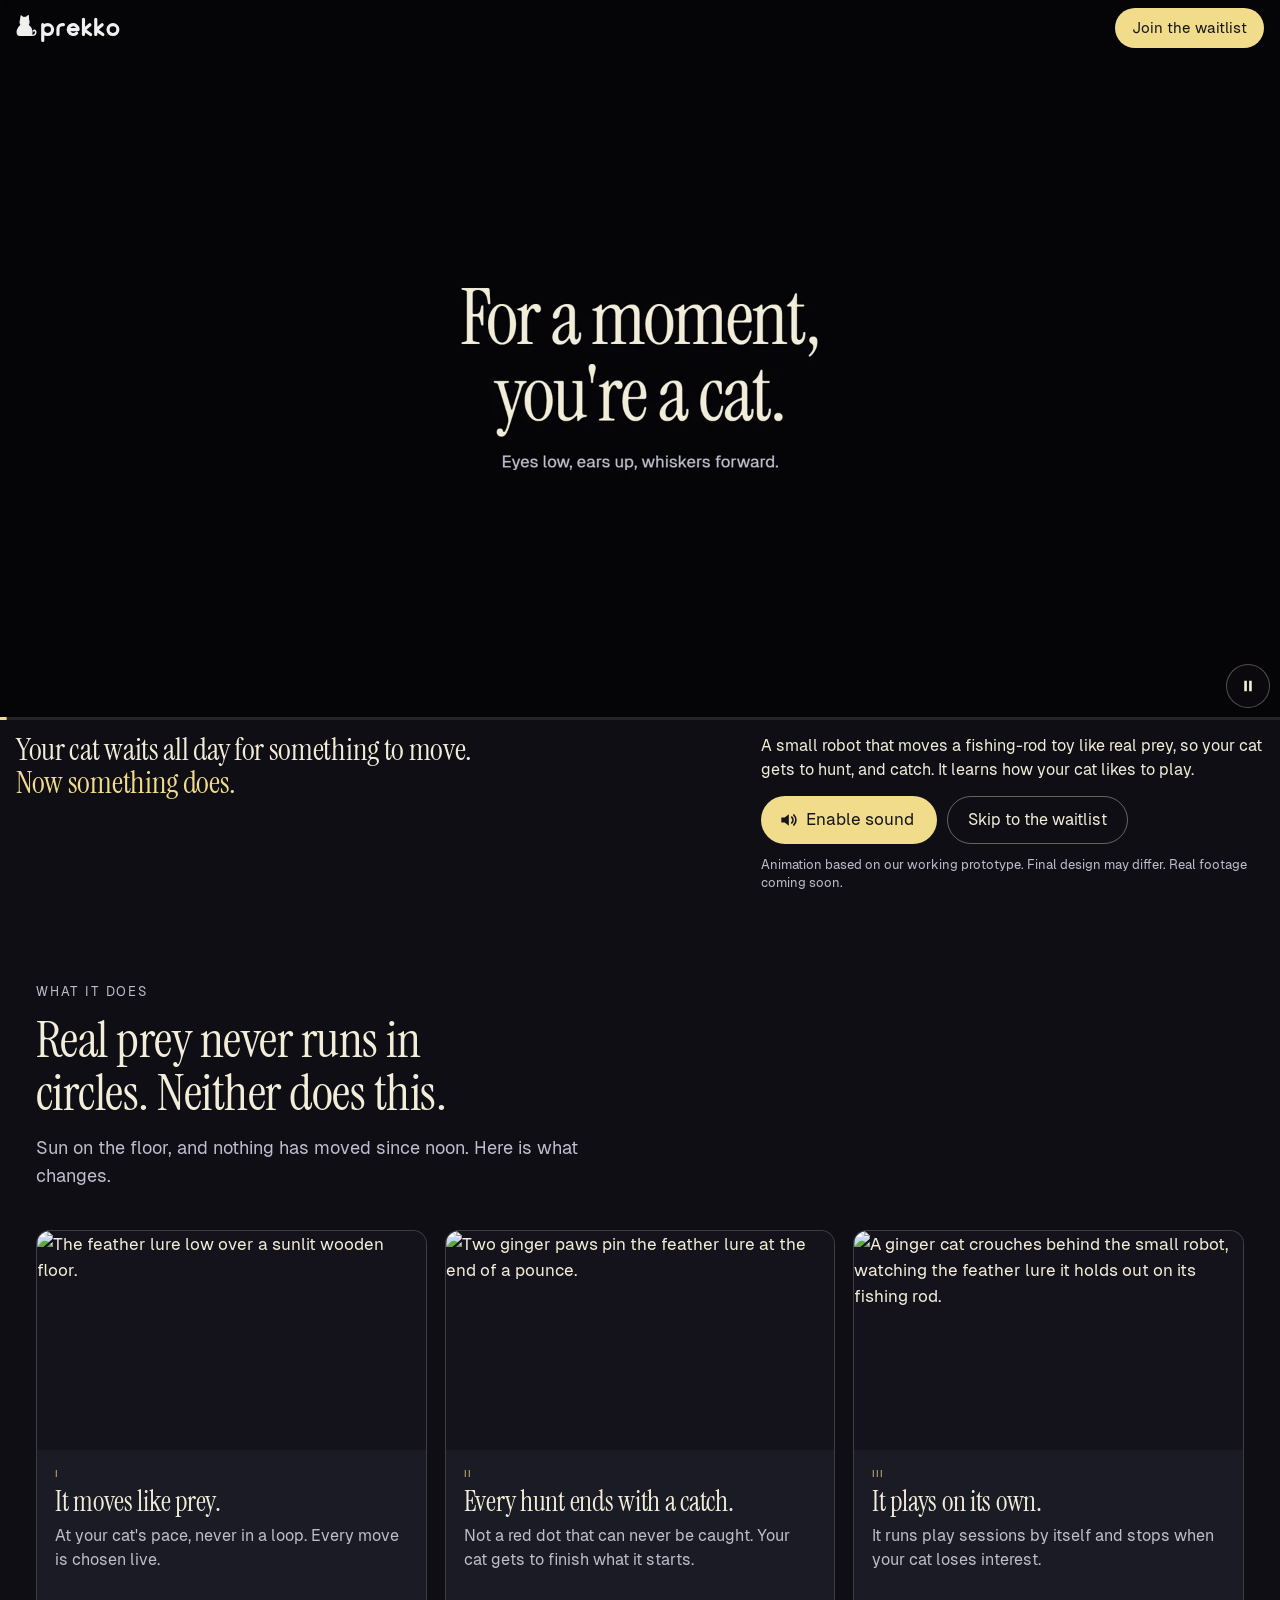
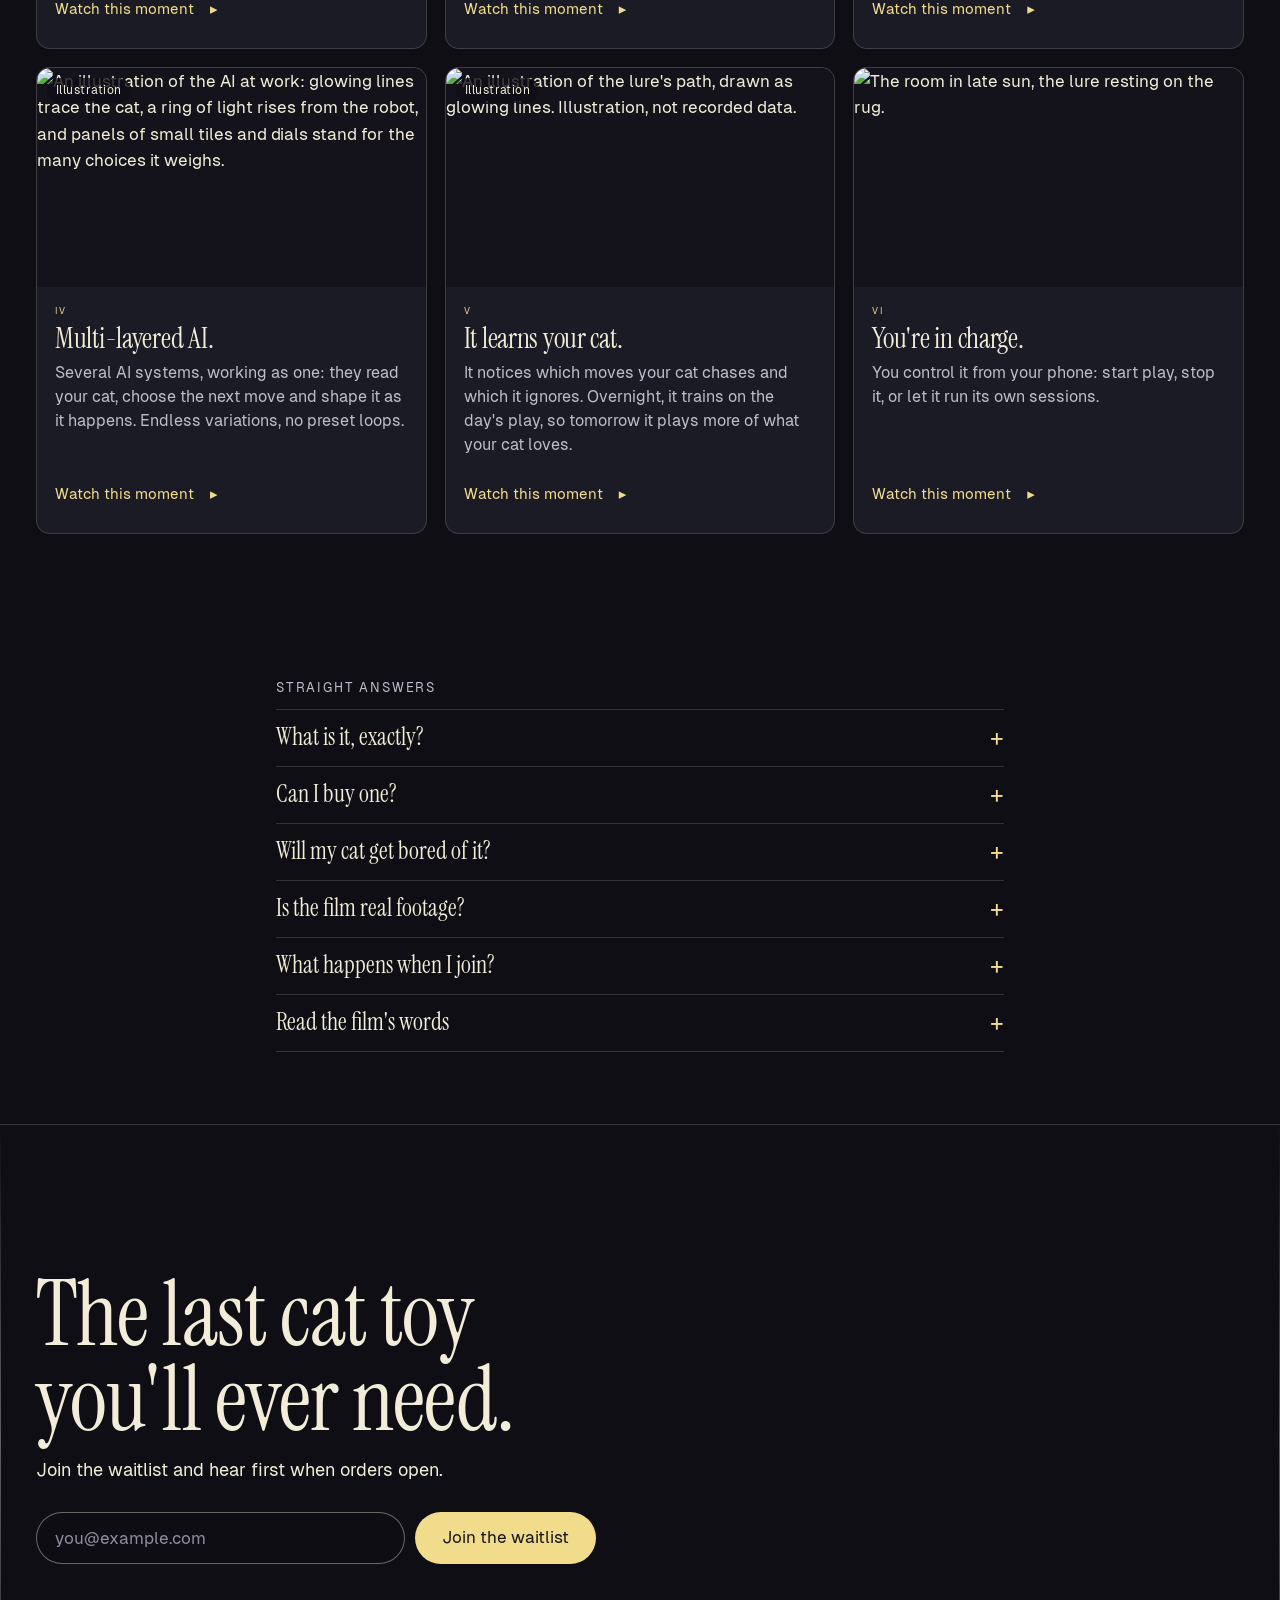
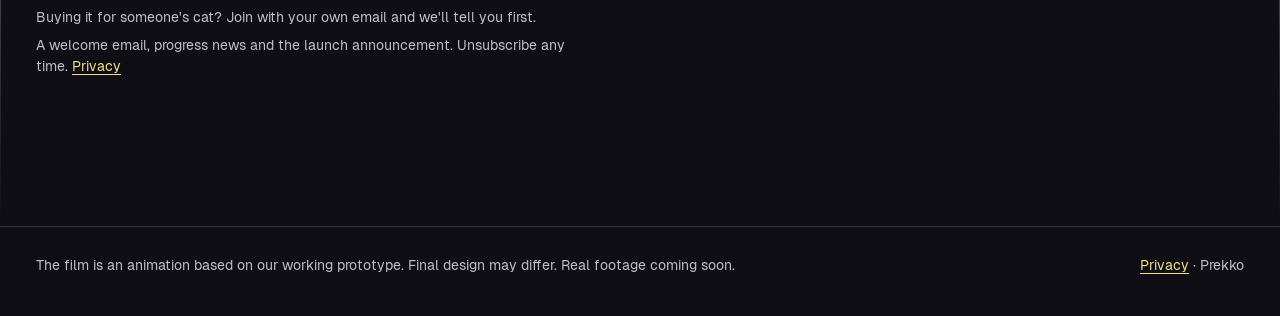
==== commit 368060ca: "Go live: the video-first site is now prekko.com; the 3D site moves to /3d/; /concise/ kept (waitlist" ====
--- a/index.html
+++ b/index.html
@@ -1,233 +1,569 @@
 <!doctype html>
 <html lang="en">
 <head>
-<meta name="robots" content="noindex, nofollow">
 <meta charset="utf-8">
 <meta name="viewport" content="width=device-width, initial-scale=1, viewport-fit=cover">
-<title>Prekko | The hunt, from the cat's eyes</title>
-<meta name="description" content="Prekko Pawbot is a robot that plays with your cat like prey would. Working prototype shown; final design may differ. Join the waitlist for launch updates.">
-<meta name="theme-color" content="#1d2440">
-<link rel="icon" href="/favicon.ico" sizes="16x16 32x32 48x48">
-<link rel="icon" href="/favicon.svg" type="image/svg+xml">
-<link rel="apple-touch-icon" href="/apple-touch-icon-180.png">
-<!-- The page body comes from src/story.js, rendered by src/render.js at build time (vite.config.js). -->
-<script>
-  // Before first paint: mark JS on, open the gate unless the visitor came for the waitlist.
-  (function (d) {
-    var c = d.documentElement.classList;
-    c.add("js");
-    if (location.hash !== "#waitlist") c.add("gate-open");
-    // If the app script never gets the gate working (very old browser, blocked script, an error while starting),
-    // never leave the gate locked: fall back to the plain text story.
-    var fallback = function () { if (!window.__prekko) { c.remove("gate-open"); c.remove("js"); } };
-    window.addEventListener("error", function () { setTimeout(fallback, 0); });
-    setTimeout(fallback, 8000);
-  })(document);
-</script>
-  <script type="module" crossorigin src="/assets/main-C-Q6IYux.js"></script>
-  <link rel="stylesheet" crossorigin href="/assets/main-CUwzmOAL.css">
+<title>Prekko Pawbot: it plays like prey</title>
+<meta name="description" content="A small robot that moves a fishing-rod toy like real prey, so your cat gets to hunt, and catch. Working prototype. Join the waitlist.">
+<meta name="theme-color" content="#0f0e15">
+<meta property="og:title" content="Your cat waits all day for something to move. Now something does.">
+<meta property="og:description" content="A small robot that plays with your cat like real prey, and learns what your cat loves. Working prototype; join the waitlist.">
+<meta property="og:type" content="website">
+<meta property="og:image" content="https://prekko.com/media/og.jpg">
+<meta property="og:image:width" content="1200">
+<meta property="og:image:height" content="630">
+<meta property="og:image:alt" content="A ginger cat watching a feather lure held out by a small robot with a fishing rod.">
+<meta name="twitter:card" content="summary_large_image">
+<link rel="icon" href="favicon.ico" sizes="48x48">
+<link rel="icon" href="favicon.svg" type="image/svg+xml">
+<link rel="apple-touch-icon" href="apple-touch-icon-180.png">
+<link rel="preload" as="image" href="media/poster-card-wide.webp" media="(orientation: landscape)" fetchpriority="high">
+<link rel="preload" as="image" href="media/poster-card-tall.webp" media="(orientation: portrait)" fetchpriority="high">
+<noscript><style>.ctl,.prog,#snd{display:none}</style></noscript>
+<link rel="preload" as="font" type="font/woff2" href="fonts/instrument-serif-400.woff2" crossorigin>
+<style>
+@font-face{font-family:"Instrument Serif";font-weight:400;font-display:swap;src:url(fonts/instrument-serif-400.woff2) format("woff2")}
+@font-face{font-family:"Geist";font-weight:400;font-display:swap;src:url(fonts/geist-400.woff2) format("woff2")}
+/* Fallbacks scaled to the web fonts' widths, so the swap barely moves a line */
+@font-face{font-family:"Serif FB";src:local("Georgia"),local("Times New Roman");size-adjust:76.8%}
+@font-face{font-family:"Sans FB";src:local("Arial"),local("Helvetica"),local("Segoe UI");size-adjust:106.8%}
+:root{
+  --bg:#0f0e15;      /* the film's own black: the frame melts into the page */
+  --dusk:#1b1b25;    /* panels */
+  --sun:#f1dc8c;     /* the sunbeam: primary actions */
+  --ink:#f2edd8;     /* text */
+  --muted:#bebdcc;   /* secondary text */
+  --line:rgba(242,237,216,.16);
+  --serif:"Instrument Serif","Serif FB",Georgia,serif;
+  --sans:"Geist","Sans FB",system-ui,-apple-system,"Segoe UI",sans-serif;
+  --g:16px; --hdr:56px; --band:176px;
+  color-scheme:dark;
+}
+*,*::before,*::after{box-sizing:border-box}
+html{background:var(--bg);-webkit-text-size-adjust:100%;scroll-padding-top:72px}
+@media (prefers-reduced-motion:no-preference){html{scroll-behavior:smooth}}
+body{margin:0;background:var(--bg);color:var(--ink);font:400 17px/1.55 var(--sans);overflow-x:clip}
+a{color:var(--sun);text-underline-offset:3px}
+:focus-visible{outline:2px solid var(--sun);outline-offset:3px;border-radius:4px}
+.sr{position:absolute;width:1px;height:1px;margin:-1px;overflow:hidden;clip:rect(0 0 0 0);white-space:nowrap}
+h1,h2,h3{font-family:var(--serif);font-weight:400;letter-spacing:-.01em;margin:0}
+.btn{display:inline-flex;align-items:center;justify-content:center;gap:8px;min-height:44px;max-width:100%;padding:0 20px;border-radius:999px;font:400 16px/1.15 var(--sans);text-decoration:none;text-align:center;border:1px solid transparent;cursor:pointer;white-space:nowrap}
+@media (max-width:480px){.btn{white-space:normal;padding-top:6px;padding-bottom:6px}}
+.btn--sun{background:var(--sun);color:#16151c}
+.btn--sun:hover{background:#f6e7ad}
+.btn--ghost{background:transparent;color:var(--ink);border-color:rgba(242,237,216,.38)}
+.btn--ghost:hover{border-color:var(--ink)}
+.btn svg{width:20px;height:20px;flex:none}
+
+/* Header: fixed, transparent on the film, solid once you scroll */
+.top{position:fixed;inset:0 0 auto;z-index:5;height:var(--hdr);display:flex;align-items:center;justify-content:space-between;padding:0 var(--g);padding-top:env(safe-area-inset-top);transition:background-color .3s}
+.top.solid{background:var(--bg);box-shadow:0 1px 0 var(--line)}
+.top .btn{min-height:40px;padding:0 16px;font-size:15px}
+.brand{display:block;padding:10px 6px;margin-left:-6px;color:var(--ink)}
+.brand svg{display:block;width:104px;height:27px}
+#sentinel{position:absolute;top:0;height:8px;width:1px}
+
+/* The film: the whole film, muted, at its own pace */
+.film{position:relative;margin:0 auto;background:var(--bg);aspect-ratio:16/9;
+  width:min(100%,calc((100vh - var(--band)) * 16 / 9));width:min(100%,calc((100svh - var(--band)) * 16 / 9))}
+.film picture{position:absolute;inset:0}
+.film img,.film>video,.film>noscript>video{position:absolute;inset:0;width:100%;height:100%;object-fit:cover;display:block}
+.film>video{opacity:0}
+.film.on>video{opacity:1}
+/* The film fades to black at its end; the page fades its closing card back up under the end buttons */
+.film.ended>video{opacity:0;transition:none}
+.film.ended.hold>video{opacity:1;transition:opacity .9s ease-out}
+.prog{position:absolute;left:0;right:0;bottom:0;height:3px;background:rgba(242,237,216,.14);pointer-events:none}
+.prog i{display:block;height:100%;background:var(--sun);transform-origin:0 50%;transform:scaleX(0)}
+.ctl{position:absolute;right:10px;bottom:12px}
+.pill{display:inline-flex;align-items:center;justify-content:center;min-height:44px;min-width:44px;padding:0;border-radius:999px;border:1px solid rgba(242,237,216,.3);background:rgba(15,14,21,.6);color:var(--ink);cursor:pointer}
+.pill:hover{border-color:var(--ink)}
+.pill svg{width:18px;height:18px}
+#pp .i-play,#pp.paused .i-pause{display:none}
+#pp.paused .i-play{display:block}
+.film.ended .prog,.film.ended .ctl,.film.idle .ctl,.film.nov .ctl,.film.idle .prog{display:none}
+.big{position:absolute;z-index:1;left:50%;top:50%;transform:translate(-50%,-50%);display:flex;align-items:center;gap:14px;min-height:64px;padding:0 26px 0 12px;border-radius:999px;border:0;background:var(--sun);color:#16151c;font:400 18px/1.2 var(--sans);cursor:pointer;text-align:left}
+.big b{font-weight:400;white-space:nowrap}
+.big span{display:block;font-size:14px;opacity:.75}
+.big i{display:grid;place-items:center;width:44px;height:44px;border-radius:50%;background:#16151c;color:var(--sun)}
+.big svg{width:18px;height:18px;margin-left:3px}
+.end{position:absolute;inset:0;display:flex;flex-wrap:wrap;align-items:center;justify-content:center;align-content:end;gap:12px;padding:16px 16px 6%;background:linear-gradient(180deg,rgba(15,14,21,0) 68%,rgba(15,14,21,.85) 100%)}
+.end .btn--ghost{background:rgba(15,14,21,.6)}
+@media (prefers-reduced-motion:no-preference){.film>video{transition:opacity .6s ease-out}.end{animation:in .9s ease-out both}}
+@keyframes in{from{opacity:0}}
+[hidden]{display:none!important}
+/* Sound cue: about ten seconds after the film starts muted, a callout over the film points at Enable sound and the
+   button pulses; afterwards a small "Sound off" chip stays on the film while it plays muted */
+.cue{position:absolute;z-index:2;bottom:22px;left:var(--cx,50%);transform:translateX(-50%);width:max-content;max-width:min(420px,88%);display:flex;gap:12px;align-items:center;padding:12px 18px 12px 14px;border-radius:16px;background:rgba(15,14,21,.9);border:1px solid rgba(241,220,140,.45);color:var(--ink);font:400 16px/1.35 var(--sans);opacity:0;pointer-events:none}
+.cue.show{opacity:1;pointer-events:auto;cursor:pointer}
+.cue b{display:block;font-weight:400;color:var(--sun)}
+.cue svg{flex:none;width:26px;height:26px;color:var(--sun)}
+.cue .dn{position:absolute;left:50%;bottom:-30px;width:22px;height:22px;margin-left:-11px;color:var(--sun)}
+.mchip{position:absolute;z-index:2;left:10px;bottom:12px;gap:6px;padding:0 14px 0 10px;font:400 14px/1 var(--sans)}
+.film.ended .mchip,.film.idle .mchip{display:none}
+.film.cueing .ctl{visibility:hidden}
+@media (prefers-reduced-motion:no-preference){
+  .cue{transition:opacity .5s ease-out}
+  .cue .dn{animation:bob 1.1s ease-in-out infinite}
+  #snd.nudge{animation:nudge 1.6s ease-out infinite}
+}
+#snd.nudge{box-shadow:0 0 0 3px rgba(241,220,140,.55)}
+@keyframes bob{50%{transform:translateY(6px)}}
+@keyframes nudge{0%{box-shadow:0 0 0 0 rgba(241,220,140,.7)}70%{box-shadow:0 0 0 16px rgba(241,220,140,0)}100%{box-shadow:0 0 0 0 rgba(241,220,140,0)}}
+@media (orientation:portrait){.cue{bottom:18px;font-size:15px}.cue .dn{bottom:-28px}}
+
+/* Promise band: under the picture, never over it */
+.band{max-width:1180px;max-width:max(1180px,calc((100svh - var(--band)) * 16 / 9));margin:0 auto;padding:14px var(--g) 18px}
+@media (orientation:landscape) and (min-width:720px){.band{display:grid;grid-template-columns:minmax(0,1.4fr) minmax(0,1fr);column-gap:40px;align-items:start}}
+.fine{margin:12px 0 0;font-size:13px;line-height:1.4;color:var(--muted)}
+h1{font-size:clamp(28px,2.4vw,44px);line-height:1.08;text-wrap:balance;margin-bottom:12px}
+@media (orientation:landscape) and (min-width:720px){h1{margin-bottom:0}}
+h1 span{display:block}
+h1 span+span{color:var(--sun)}
+.sub{margin:0 0 14px;font-size:16px;line-height:1.5;color:var(--ink)}
+.cta{display:flex;flex-wrap:wrap;gap:10px}
+.cta .btn{flex:0 1 auto}
+#snd{min-height:48px;padding:0 22px 0 16px;font-size:17px}
+@media (orientation:portrait){
+  .film{aspect-ratio:1/2;width:min(100%,calc((100vh - 196px) / 2));width:min(100%,calc((100svh - 196px) / 2))}
+  /* On a phone the sound button sits right under the film, then the line that says what it is */
+  .band{display:flex;flex-direction:column;padding-top:12px;max-width:560px}
+  .band>div{display:contents}
+  .cta{order:-2;margin-bottom:12px}
+  .sub{order:-1;margin-bottom:12px}
+  .fine{font-size:12.5px}
+  h1{font-size:clamp(26px,7.3vw,40px)}
+  .cta .btn{flex:1 1 auto}
+  .end{background:linear-gradient(180deg,rgba(15,14,21,0) 76%,rgba(15,14,21,.9) 94%)}
+  .big{top:80%}
+}
+@media (orientation:landscape) and (max-height:520px){:root{--band:0px}}
+
+/* Sections */
+.sec{max-width:1240px;margin:0 auto;padding:72px var(--g)}
+.eyebrow{margin:0 0 10px;font-size:13px;letter-spacing:.14em;text-transform:uppercase;color:var(--muted)}
+h2{font-size:clamp(32px,4vw,56px);line-height:1.05;max-width:20ch;text-wrap:balance}
+.lede{margin:14px 0 0;max-width:46ch;color:var(--muted);font-size:18px}
+.cards:focus-visible{outline-offset:-2px}
+.cards{list-style:none;margin:32px calc(-1 * var(--g)) 0;padding:0 var(--g) 8px;display:grid;grid-auto-flow:column;grid-auto-columns:86%;gap:14px;overflow-x:auto;scroll-snap-type:x mandatory;scroll-padding:0 var(--g);overscroll-behavior-x:contain}
+.card{position:relative;scroll-snap-align:start;display:flex;flex-direction:column;background:var(--dusk);border:1px solid var(--line);border-radius:14px;overflow:hidden}
+.tag{position:absolute;top:10px;left:10px;padding:3px 9px;border-radius:999px;background:rgba(15,14,21,.78);color:var(--ink);font-size:12px;letter-spacing:.04em}
+.card img{display:block;width:100%;height:auto;aspect-ratio:1200/676;background:#14131b}
+.card div{padding:16px 18px 18px;display:flex;flex-direction:column;flex:1}
+.num{font:400 13px/1 var(--sans);letter-spacing:.16em;color:var(--sun);font-variant:small-caps}
+.card h3{font-size:28px;line-height:1.05;margin:8px 0 8px}
+.card p{margin:0 0 14px;color:var(--muted);font-size:16px;line-height:1.5}
+.card button{margin-top:auto;align-self:flex-start;background:none;border:0;padding:0;min-height:44px;color:var(--sun);font:400 15px/1 var(--sans);cursor:pointer;display:inline-flex;align-items:center;gap:8px}
+.card button:hover{text-decoration:underline;text-underline-offset:3px}
+@media (min-width:700px){.cards{grid-auto-columns:44%}}
+@media (min-width:1100px){.cards{grid-auto-flow:row;grid-template-columns:repeat(3,minmax(0,1fr));overflow:visible;margin:40px 0 0;padding:0;gap:18px}}
+
+.qa{max-width:760px}
+details{border-top:1px solid var(--line)}
+details:last-of-type{border-bottom:1px solid var(--line)}
+summary{list-style:none;cursor:pointer;min-height:56px;display:flex;align-items:center;justify-content:space-between;gap:16px;font:400 24px/1.2 var(--serif);padding:10px 0}
+summary::-webkit-details-marker{display:none}
+summary::after{content:"+";font:400 24px/1 var(--sans);color:var(--sun)}
+details[open] summary::after{content:"\2212"}
+details p{margin:0 0 18px;color:var(--muted);max-width:56ch}
+
+.join{position:relative;overflow:hidden;min-height:78vh;display:grid;align-items:center;border-top:1px solid var(--line)}
+.join>img{position:absolute;inset:0;width:100%;height:100%;object-fit:cover;opacity:.72}
+.join::after{content:"";position:absolute;inset:0;background:linear-gradient(180deg,var(--bg) 0%,rgba(15,14,21,.35) 45%,var(--bg) 100%)}
+.join .sec{position:relative;z-index:1;width:100%}
+.join h2{font-size:clamp(48px,7vw,104px);line-height:.95}
+.join .lede{color:var(--ink)}
+form{margin-top:28px;max-width:560px}
+.row{display:flex;gap:10px;flex-wrap:wrap}
+input[type=email]{flex:1 1 260px;min-height:52px;padding:0 18px;border-radius:999px;border:1px solid rgba(242,237,216,.4);background:rgba(15,14,21,.75);color:var(--ink);font:400 17px/1 var(--sans)}
+input[type=email]::placeholder{color:#8e8d9c}
+input[type=email]:focus{outline:2px solid var(--sun);outline-offset:2px;border-color:transparent}
+input[aria-invalid=true]{border-color:#f0a7a0}
+form .btn{min-height:52px;padding:0 26px;font-size:17px}
+form.busy .btn{opacity:.7;cursor:progress}
+.hp{position:absolute;left:-9999px;width:1px;height:1px;overflow:hidden}
+.msg{min-height:1.55em;margin:12px 0 0;font-size:16px}
+.msg.ok{color:var(--sun)}
+.msg.err{color:#f6c0ba}
+.small{margin:6px 0 0;font-size:14px;color:var(--muted)}
+form.done .btn{opacity:1;cursor:default}
+.msg:focus{outline:none}
+form.done input{border-color:var(--sun)}
+
+footer{border-top:1px solid var(--line)}
+footer .sec{padding-top:28px;padding-bottom:40px;display:flex;flex-wrap:wrap;gap:8px 24px;justify-content:space-between;font-size:14px;color:var(--muted)}
+footer p{margin:0}
+
+/* Theater: the same film, from the same moment, with sound */
+dialog{padding:0;border:0;margin:0;width:100%;height:100%;max-width:none;max-height:none;background:#000;color:var(--ink)}
+dialog::backdrop{background:var(--bg)}
+dialog[open]{display:flex;flex-direction:column}
+.dbar{display:flex;align-items:center;gap:10px;padding:8px var(--g);padding-top:max(8px,env(safe-area-inset-top));flex-wrap:wrap;background:var(--bg)}
+.dbar p{margin:0 auto 0 0;font-size:14px;color:var(--muted)}
+#dclose{margin-left:auto}
+.dbar p+.btn{margin-left:0}
+@media (max-width:640px){.dbar p{display:none}.dbar .btn{flex:1 1 auto;padding:0 12px}}
+#stage{flex:1;min-height:0;position:relative}
+#stage>video{position:absolute;inset:0;width:100%;height:100%;object-fit:contain;opacity:1;background:#000}
+</style>
 </head>
 <body>
-<div class="backdrop" aria-hidden="true"><div class="backdrop__beam"></div><div class="backdrop__floor"></div></div>
-<canvas id="scene" aria-hidden="true"></canvas>
-<div class="soften" aria-hidden="true"></div>
-<div class="vignette" aria-hidden="true"></div>
-<div class="grain" aria-hidden="true"></div>
-<div class="blackout" aria-hidden="true"></div>
-<!-- Focus order: header, then the autoplay control (an early Tab stop), then the rail, then the story. -->
-<header class="top">
-  <a class="top__brand" href="#hour-six"><svg class="logo logo--top" xmlns="http://www.w3.org/2000/svg" viewBox="11.3 8.5 419.2 110" role="img" aria-label="Prekko"><g transform="translate(0 4)"><path class="logo__fill logo__draw" d="M24 88C15 88 12 77 15 66C18 56 25 49 30 45C26 40 25 32 28 24L30 8L38 15Q44 13 50 15L59 7L60 24C63 32 62 40 58 45C64 49 71 56 73 66C76 77 73 88 64 88Z" fill="#F0F1EE" stroke="#F0F1EE" stroke-width="5" stroke-linejoin="round" pathLength="1"/><path class="logo__draw" d="M62 87.25H74C86 87.25 91 80 89 72C88 66 83 65 81 69" fill="none" stroke="#F0F1EE" stroke-width="6.5" stroke-linecap="round" stroke-linejoin="round" pathLength="1"/></g><g transform="translate(118 48)"><g fill="none" stroke="#F0F1EE" stroke-width="13" stroke-linecap="round" stroke-linejoin="round"><path class="logo__draw" d="M0 0V64M0 20A20 20 0 1 0 40 20A20 20 0 1 0 0 20Z" pathLength="1"/><path class="logo__draw" d="M62 40V18A18 18 0 0 1 80 0H84" pathLength="1"/><path class="logo__draw" d="M104 20H144A20 20 0 1 0 138.14 34.14" pathLength="1"/><path class="logo__draw" d="M166 -22V40M192 0L168 21L195 40" pathLength="1"/><path class="logo__draw" d="M216 -22V40M242 0L218 21L245 40" pathLength="1"/><path class="logo__draw" d="M266 20A20 20 0 1 0 306 20A20 20 0 1 0 266 20Z" pathLength="1"/></g></g></svg></a>
-  <div class="top__actions">
-    <button class="ctl" id="sound-toggle" type="button" aria-pressed="false"><span class="ctl__icon" aria-hidden="true"><svg viewBox="0 0 16 16"><path d="M2 6h2.5L8 3v10L4.5 10H2z"/><g class="is-off"><path d="M11 6l4 4M15 6l-4 4"/></g><g class="is-on"><path d="M10.5 5.5a3.5 3.5 0 0 1 0 5M12.5 3.5a6.3 6.3 0 0 1 0 9"/></g></svg></span><span class="ctl__label">Sound</span></button>
-    <button class="ctl" id="motion-toggle" type="button" aria-pressed="true"><span class="ctl__icon" aria-hidden="true"><svg viewBox="0 0 16 16"><g class="is-on"><path d="M5 3v10M11 3v10"/></g><g class="is-off"><path d="M4.5 3l9 5-9 5z"/></g></svg></span><span class="ctl__label">Motion</span></button>
-    <a class="top__link" href="#how-it-works">How it works</a>
-    <a class="top__cta" href="#waitlist">Join the waitlist</a>
-  </div>
+<div id="sentinel"></div>
+<header class="top" id="top">
+  <a class="brand" href="./" aria-label="Prekko, home"><svg viewBox="11.3 8.5 419.2 110" aria-hidden="true"><g transform="translate(0 4)"><path d="M24 88C15 88 12 77 15 66C18 56 25 49 30 45C26 40 25 32 28 24L30 8L38 15Q44 13 50 15L59 7L60 24C63 32 62 40 58 45C64 49 71 56 73 66C76 77 73 88 64 88Z" fill="#F0F1EE" stroke="#F0F1EE" stroke-width="5" stroke-linejoin="round"/><path d="M62 87.25H74C86 87.25 91 80 89 72C88 66 83 65 81 69" fill="none" stroke="#F0F1EE" stroke-width="6.5" stroke-linecap="round" stroke-linejoin="round"/></g><path transform="translate(118 48)" d="M0 0V64M0 20A20 20 0 1 0 40 20A20 20 0 1 0 0 20ZM62 40V18A18 18 0 0 1 80 0H84M104 20H144A20 20 0 1 0 138.14 34.14M166 -22V40M192 0L168 21L195 40M216 -22V40M242 0L218 21L245 40M266 20A20 20 0 1 0 306 20A20 20 0 1 0 266 20Z" fill="none" stroke="#F0F1EE" stroke-width="13" stroke-linecap="round" stroke-linejoin="round"/></svg></a>
+  <a class="btn btn--sun" href="#join">Join the waitlist</a>
 </header>
-<div class="autoplay" role="group" aria-label="Autoplay" data-playing="Autoplay: scroll to take over" data-play="Play" data-replay="Play again">
-  <button class="autoplay__btn" id="autoplay" type="button" aria-pressed="false"><span class="ctl__icon" aria-hidden="true"><svg viewBox="0 0 16 16"><g class="is-on"><path d="M5 3.5v9M11 3.5v9"/></g><g class="is-off"><path d="M4.5 3l9 5-9 5z"/></g></svg></span><span class="autoplay__text">Play</span></button>
-  <span class="autoplay__bar" aria-hidden="true"><span></span></span>
-</div>
-<nav class="rail" aria-label="Chapters">
-  <div class="rail__track" aria-hidden="true"><span class="rail__fill"></span></div>
-  <ol>
-      <li><a href="#hour-six" data-index="0"><span class="rail__n">01</span><span class="rail__t">Hour six</span></a></li>
-      <li><a href="#something-moved" data-index="1"><span class="rail__n">02</span><span class="rail__t">Something moved</span></a></li>
-      <li><a href="#freeze" data-index="2"><span class="rail__n">03</span><span class="rail__t">Freeze</span></a></li>
-      <li><a href="#dart" data-index="3"><span class="rail__n">04</span><span class="rail__t">Dart</span></a></li>
-      <li><a href="#pounce" data-index="4"><span class="rail__n">05</span><span class="rail__t">Pounce</span></a></li>
-      <li><a href="#who" data-index="5"><span class="rail__n">06</span><span class="rail__t">Who's moving the toy?</span></a></li>
-      <li><a href="#how-it-works" data-index="6"><span class="rail__n">07</span><span class="rail__t">How it works</span></a></li>
-      <li><a href="#learns" data-index="7"><span class="rail__n">08</span><span class="rail__t">It learns your cat</span></a></li>
-      <li><a href="#your-cats-day" data-index="8"><span class="rail__n">09</span><span class="rail__t">Your cat's day</span></a></li>
-      <li><a href="#waitlist" data-index="9"><span class="rail__n">10</span><span class="rail__t">Waitlist</span></a></li>
-  </ol>
-</nav>
-<a class="dock-link" href="#how-it-works">How it works</a>
-<main id="story">
-  <p class="fallback-note">Your browser can't show the 3D scene, so here is the story as text.</p>
-<section class="chapter chapter--hour-six has-opening" id="hour-six" data-index="0" data-align="left" style="--len:220">
-  <div class="chapter__inner">
-    <div class="chapter__card"><p class="chapter__card-title">For the next few minutes, you're a cat.</p><p class="chapter__card-sub">Eyes low, ears up, whiskers forward.</p></div>
-    <p class="chapter__what">A robot that hunts with your cat and learns how your cat likes to play.</p><p class="chapter__story">The hunt, from the cat's eyes</p><p class="chapter__num"><span>01</span> / 10</p>
-    <h1 class="chapter__title" tabindex="-1">Hour six.</h1>
-    <div class="chapter__body">
-    <p data-at="0.2">It's the sixth hour of an empty afternoon. The sun has crawled halfway across the floor, and nothing in this house has moved in hours.</p>
-    <p data-at="0.5">Your world sits a hand's width off the ground. You've been waiting all day for something, anything, to happen.</p>
-    
+
+<main>
+<section class="hero" aria-labelledby="h1">
+  <figure class="film" id="film" style="margin:0 auto">
+    <picture>
+      <source media="(orientation: portrait)" srcset="media/poster-card-tall.webp" width="1080" height="2160">
+      <img src="media/poster-card-wide.webp" width="1920" height="1080" fetchpriority="high" alt="For a moment, you're a cat. Eyes low, ears up, whiskers forward.">
+    </picture>
+    <video id="v" muted playsinline disablepictureinpicture preload="none" tabindex="-1" aria-label="The film, an animation based on our working prototype" aria-describedby="words"></video>
+    <noscript><video src="media/film-wide-720.mp4" poster="media/poster-card-wide.webp" controls playsinline></video></noscript>
+    <div class="prog" aria-hidden="true"><i id="prog"></i></div>
+    <div class="ctl"><button class="pill" id="pp" type="button" aria-label="Pause"><svg class="i-pause" viewBox="0 0 24 24" aria-hidden="true"><path d="M7 5h3.5v14H7zM13.5 5H17v14h-3.5z" fill="currentColor"/></svg><svg class="i-play" viewBox="0 0 24 24" aria-hidden="true"><path d="M7 4.5v15L19.5 12z" fill="currentColor"/></svg></button></div>
+    <div class="cue" id="cue" role="status" aria-live="polite" hidden><svg viewBox="0 0 24 24" aria-hidden="true"><path d="M4 9h4l5-4v14l-5-4H4z" fill="currentColor"/><path d="M16.5 9.5l5 5m0-5l-5 5" fill="none" stroke="currentColor" stroke-width="2" stroke-linecap="round"/></svg><span><b>The film is playing muted.</b>Tap Enable sound to hear it.</span><svg class="dn" viewBox="0 0 24 24" aria-hidden="true"><path d="M12 4v15m-6-6l6 6 6-6" fill="none" stroke="currentColor" stroke-width="2.4" stroke-linecap="round" stroke-linejoin="round"/></svg></div>
+    <button class="pill mchip" id="mchip" type="button" hidden><svg viewBox="0 0 24 24" aria-hidden="true"><path d="M4 9h4l5-4v14l-5-4H4z" fill="currentColor"/><path d="M16.5 9.5l5 5m0-5l-5 5" fill="none" stroke="currentColor" stroke-width="2" stroke-linecap="round"/></svg>Turn sound on</button>
+    <button class="big" id="play" type="button" hidden><i><svg viewBox="0 0 24 24" aria-hidden="true"><path d="M6 3.5v17L20 12z" fill="currentColor"/></svg></i><b>Play the film<span>2½ minutes</span></b></button>
+    <div class="end" id="end" hidden>
+      <a class="btn btn--sun" href="#join" id="endjoin">Join the waitlist</a>
+      <button class="btn btn--ghost" type="button" id="again">Watch again</button>
+    </div>
+  </figure>
+  <div class="band">
+    <h1 id="h1"><span>Your cat waits all day for something to move.</span> <span>Now something does.</span></h1>
+    <div>
+      <p class="sub">A small robot that moves a fishing-rod toy like real prey, so your cat gets to hunt, and catch. It learns how your cat likes to play.</p>
+      <div class="cta">
+        <button class="btn btn--sun" type="button" id="snd"><svg viewBox="0 0 24 24" aria-hidden="true"><path d="M4 9h4l5-4v14l-5-4H4z" fill="currentColor"/><path d="M16.5 8.5a5 5 0 0 1 0 7M19 6a8.5 8.5 0 0 1 0 12" fill="none" stroke="currentColor" stroke-width="2" stroke-linecap="round"/></svg>Enable sound</button>
+        <a class="btn btn--ghost" href="#join">Skip to the waitlist</a>
+      </div>
+      <p class="fine">Animation based on our working prototype. Final design may differ. Real footage coming soon.</p>
     </div>
   </div>
 </section>
-<section class="chapter chapter--something-moved" id="something-moved" data-index="1" data-align="left" style="--len:260">
-  <div class="chapter__inner">
-    <p class="chapter__num"><span>02</span> / 10</p>
-    <h2 class="chapter__title" tabindex="-1">Something moved.</h2>
-    <div class="chapter__body">
-    <p>Then, at the edge of the rug, a feather twitches.</p>
-    <p data-at="0.6">Your pupils swell until the whole room goes soft and only that one point stays sharp.</p>
-    
-    </div>
-  </div>
+
+<section class="sec" id="what" aria-labelledby="what-h">
+  <p class="eyebrow">What it does</p>
+  <h2 id="what-h">Real prey never runs in circles. Neither does this.</h2>
+  <p class="lede">Sun on the floor, and nothing has moved since noon. Here is what changes.</p>
+  <ol class="cards" tabindex="0" aria-label="What it does, six cards">
+    <li class="card"><img data-s="04-dart" width="800" height="450" loading="lazy" decoding="async" alt="The feather lure low over a sunlit wooden floor."><div><span class="num">i</span><h3>It moves like prey.</h3><p>At your cat's pace, never in a loop. Every move is chosen live.</p><button type="button" data-film="38.9">Watch this moment<span class="sr">: It moves like prey</span> <span aria-hidden="true">&#9656;</span></button></div></li>
+    <li class="card"><img data-s="05-pounce" width="800" height="450" loading="lazy" decoding="async" alt="Two ginger paws pin the feather lure at the end of a pounce."><div><span class="num">ii</span><h3>Every hunt ends with a catch.</h3><p>Not a red dot that can never be caught. Your cat gets to finish what it starts.</p><button type="button" data-film="55.8">Watch this moment<span class="sr">: Every hunt ends with a catch</span> <span aria-hidden="true">&#9656;</span></button></div></li>
+    <li class="card"><img data-s="06-who" width="800" height="450" loading="lazy" decoding="async" alt="A ginger cat crouches behind the small robot, watching the feather lure it holds out on its fishing rod."><div><span class="num">iii</span><h3>It plays on its own.</h3><p>It runs play sessions by itself and stops when your cat loses interest.</p><button type="button" data-film="68.6">Watch this moment<span class="sr">: It plays on its own</span> <span aria-hidden="true">&#9656;</span></button></div></li>
+    <li class="card"><img data-s="07-how-it-works" width="800" height="450" loading="lazy" decoding="async" alt="An illustration of the AI at work: glowing lines trace the cat, a ring of light rises from the robot, and panels of small tiles and dials stand for the many choices it weighs."><span class="tag" aria-hidden="true">Illustration</span><div><span class="num">iv</span><h3>Multi-layered AI.</h3><p>Several AI systems, working as one: they read your cat, choose the next move and shape it as it happens. Endless variations, no preset loops.</p><button type="button" data-film="87.4">Watch this moment<span class="sr">: Multi-layered AI</span> <span aria-hidden="true">&#9656;</span></button></div></li>
+    <li class="card"><img data-s="08-learns" width="800" height="450" loading="lazy" decoding="async" alt="An illustration of the lure's path, drawn as glowing lines. Illustration, not recorded data."><span class="tag" aria-hidden="true">Illustration</span><div><span class="num">v</span><h3>It learns your cat.</h3><p>It notices which moves your cat chases and which it ignores. Overnight, it trains on the day's play, so tomorrow it plays more of what your cat loves.</p><button type="button" data-film="112.3">Watch this moment<span class="sr">: It learns your cat</span> <span aria-hidden="true">&#9656;</span></button></div></li>
+    <li class="card"><img data-s="09-your-cats-day" width="800" height="450" loading="lazy" decoding="async" alt="The room in late sun, the lure resting on the rug."><div><span class="num">vi</span><h3>You're in charge.</h3><p>You control it from your phone: start play, stop it, or let it run its own sessions.</p><button type="button" data-film="133.5" data-tall="133.0">Watch this moment<span class="sr">: You're in charge</span> <span aria-hidden="true">&#9656;</span></button></div></li>
+  </ol>
 </section>
-<section class="chapter chapter--freeze" id="freeze" data-index="2" data-align="left" style="--len:210">
-  <div class="chapter__inner">
-    <p class="chapter__num"><span>03</span> / 10</p>
-    <h2 class="chapter__title" tabindex="-1">Freeze.</h2>
-    <div class="chapter__body">
-    <p>It stops dead. So do you.</p>
-    <p data-at="0.45">Every muscle loads like a spring, because anything that holds this still is hiding something.</p>
-    
-    </div>
-  </div>
+
+<section class="sec qa" aria-labelledby="qa-h">
+  <p class="eyebrow">Straight answers</p>
+  <h2 id="qa-h" class="sr">Straight answers</h2>
+  <details><summary>What is it, exactly?</summary><p>A small robot that moves a fishing-rod toy like prey. It plays on its own, learns how your cat likes to play, and you control it from your phone.</p></details>
+  <details><summary>Can I buy one?</summary><p>Not yet. The waitlist hears first when orders open.</p></details>
+  <details><summary>Will my cat get bored of it?</summary><p>It never plays a loop. It learns which moves your cat chases and which it walks away from, and keeps changing as your cat does.</p></details>
+  <details><summary>Is the film real footage?</summary><p>It's an animation built from our working prototype's design. Real footage of the prototype playing with cats replaces it soon. Final design may differ.</p></details>
+  <details><summary>What happens when I join?</summary><p>A welcome email, occasional progress news and the launch announcement. Every email has an unsubscribe link.</p></details>
+  <details><summary>Read the film's words</summary><div id="words" data-transcript>
+    <p>For a moment, you're a cat. Eyes low, ears up, whiskers forward.</p>
+    <p>Hour six. It's the sixth hour of an empty afternoon. The sun has crawled halfway across the floor, and nothing in this house has moved in hours. Your world sits a hand's width off the ground. You've been waiting all day for something, anything, to happen.</p>
+    <p>Something moved. Then, at the edge of the rug, a feather twitches. Your pupils swell until the whole room goes soft and only that one point stays sharp.</p>
+    <p>Freeze. It stops dead. So do you. Every muscle loads like a spring, because anything that holds this still is hiding something.</p>
+    <p>Dart. It streaks across the sunlight and vanishes behind the cushion. A long pause. Then the tip of it shows again, testing the air. Real prey never runs in circles. It runs, it hides, and it checks whether you're still watching. So does this.</p>
+    <p>Pounce. Now. Got it. Both paws, every claw, the whole long afternoon spent in a single leap. Every hunt deserves an ending you can catch.</p>
+    <p>Who's moving the toy? Meet the Prekko Pawbot. It runs play sessions on its own and stops when your cat loses interest. It doesn't play back a loop. Every move is chosen live, for your cat. Working prototype shown; final design may differ.</p>
+    <p>Multi-layered AI. Several AI systems, working as one. See: It reads your cat in real time: where they are, how fast they move, where they look, how low they crouch and how interested they are. (Illustration, not the real model.) Choose: A strategy layer reads your cat's mood and picks the moves your cat chases. Move: A motion layer fine-tunes every move as it happens. Endless variations. No preset loops.</p>
+    <p>It learns your cat. Every session teaches it something: which moves make your cat crouch and chase, and which ones they walk away from. (Illustration of how it learns, not recorded data.) Overnight, it trains on the day's play and comes back sharper. It learns how your cat plays and gets better at playing with your cat over time.</p>
+    <p>Your cat's day. You control it from your phone. A planned tracker in the app would keep the story of each day: when the hunts happened, how long they lasted, and the quiet stretches in between. (Planned feature, not in the prototype shown; example numbers.)</p>
+    <p>The last cat toy you'll ever need. Prekko Pawbot is still a working prototype, and its price and ship date are not set yet. People on the list get launch updates by email. Working prototype shown; final design may differ.</p>
+  </div></details>
 </section>
-<section class="chapter chapter--dart" id="dart" data-index="3" data-align="right" style="--len:340">
-  <div class="chapter__inner">
-    <p class="chapter__num"><span>04</span> / 10</p>
-    <h2 class="chapter__title" tabindex="-1">Dart.</h2>
-    <div class="chapter__body">
-    <p>It streaks across the sunlight and vanishes behind the cushion. A long pause. Then the tip of it shows again, testing the air.</p>
-    <p data-at="0.6">Real prey never runs in circles. It runs, it hides, and it checks whether you're still watching. So does this.</p>
-    
-    </div>
-  </div>
-</section>
-<section class="chapter chapter--pounce" id="pounce" data-index="4" data-align="left" style="--len:300">
-  <div class="chapter__inner">
-    <p class="chapter__num"><span>05</span> / 10</p>
-    <h2 class="chapter__title" tabindex="-1">Pounce.</h2>
-    <div class="chapter__body">
-    <p>Now.</p>
-    <p data-at="0.42">Got it. Both paws, every claw, the whole long afternoon spent in a single leap. Every hunt deserves an ending you can catch.</p>
-    
-    </div>
-  </div>
-</section>
-<section class="chapter chapter--who has-card" id="who" data-index="5" data-align="left" style="--len:340">
-  <div class="chapter__inner">
-    <p class="chapter__num"><span>06</span> / 10</p>
-    <h2 class="chapter__title" tabindex="-1">Who's moving the toy?</h2>
-    <div class="chapter__body" data-at="0.24">
-    <h3 class="chapter__headline">Meet the Prekko Pawbot.</h3>
-    <p>It runs play sessions on its own and stops when your cat loses interest.</p>
-    <p class="lede" data-at="0.6">It doesn't play back a loop. Every move is chosen live, for your cat. Working prototype shown; final design may differ.</p>
-    
-    </div>
-  </div>
-</section>
-<section class="chapter chapter--how-it-works has-layers" id="how-it-works" data-index="6" data-align="left" style="--len:400">
-  <div class="chapter__inner">
-    <p class="chapter__num"><span>07</span> / 10</p>
-    <h2 class="chapter__title" tabindex="-1">Multi-layered AI.</h2>
-    <div class="chapter__body">
-    <p>Several AI systems, working as one.</p>
-    <ol class="layers" aria-label="The AI layers"><li data-at="0.2"><span class="layers__name">See</span><span class="layers__d">It reads your cat in real time: where they are, how fast they move, where they look, how low they crouch and how interested they are.</span></li><li data-at="0.42"><span class="layers__name">Choose</span><span class="layers__d">A strategy layer reads your cat's mood and picks the moves your cat chases.</span></li><li data-at="0.64"><span class="layers__name">Move</span><span class="layers__d">A motion layer fine-tunes every move as it happens.</span></li></ol>
-    <div class="sum">
-      <p class="closer" data-at="0.84">Endless variations. No preset loops.</p>
-    </div>
-    <p class="caption caption--tree" data-at="0.2">Illustration, not the real model.</p>
-    
-    </div>
-  </div>
-  <div class="stack-tags" aria-hidden="true"><svg class="stack-tags__lines"><line/><line/><line/></svg><i class="stack-tag__dot"></i><i class="stack-tag__dot"></i><i class="stack-tag__dot"></i><span class="stack-tag" data-layer="0"><span class="stack-tag__name">See</span></span><span class="stack-tag" data-layer="1"><span class="stack-tag__name">Choose</span></span><span class="stack-tag" data-layer="2"><span class="stack-tag__name">Move</span></span></div>
-</section>
-<section class="chapter chapter--learns" id="learns" data-index="7" data-align="left" style="--len:340">
-  <div class="chapter__inner">
-    <p class="chapter__num"><span>08</span> / 10</p>
-    <h2 class="chapter__title" tabindex="-1">It learns your cat.</h2>
-    <div class="chapter__body">
-    <p>Every session teaches it something: which moves make your cat crouch and chase, and which ones they walk away from.</p>
-    <p data-at="0.32">Overnight, it trains on the day's play and comes back sharper.</p>
-    <p data-at="0.62">It learns how your cat plays and gets better at playing with your cat over time.</p>
-    <p class="caption">Illustration of how it learns, not recorded data.</p>
-    
-    </div>
-  </div>
-</section>
-<section class="chapter chapter--your-cats-day chapter--rich" id="your-cats-day" data-index="8" data-align="left" style="--len:200">
-  <div class="chapter__inner">
-    <p class="chapter__num"><span>09</span> / 10</p>
-    <h2 class="chapter__title" tabindex="-1">Your cat's day.</h2>
-    <div class="chapter__body">
-    <p>You control it from your phone.</p>
-    <p>A planned tracker in the app would keep the story of each day: when the hunts happened, how long they lasted, and the quiet stretches in between.</p>
-    <figure class="activity">
-  <figcaption class="activity__head"><span class="activity__badge">Planned feature, not in the prototype shown</span><span class="activity__example">Example day. Illustrative numbers, not measurements.</span></figcaption>
-  <div class="activity__body">
-    <svg class="ring" viewBox="0 0 320 320" role="img" aria-label="Example day as a 24-hour clock">
-      <circle class="ring__day" cx="160" cy="160" r="118"/>
-      <path class="ring__awake" d="M 278.00 160.00 A 118 118 0 1 1 129.46 46.02"/>
-      <path class="ring__bored" d="M 265.14 213.57 A 118 118 0 0 1 214.94 264.43"/><path class="ring__bored" d="M 191.04 273.84 A 118 118 0 0 1 117.71 270.16"/><path class="ring__bored" d="M 95.73 258.96 A 118 118 0 0 1 44.91 186.04"/><path class="ring__bored" d="M 42.03 157.43 A 118 118 0 0 1 69.28 84.55"/><path class="ring__hunt" d="M 271.74 197.93 A 118 118 0 0 1 268.66 206.01"/><path class="ring__hunt" d="M 205.16 269.02 A 118 118 0 0 1 197.05 272.03"/><path class="ring__hunt" d="M 107.81 265.83 A 118 118 0 0 1 100.20 261.72"/><path class="ring__hunt" d="M 43.01 175.40 A 118 118 0 0 1 42.20 166.79"/><path class="ring__hunt" d="M 76.56 76.56 A 118 118 0 0 1 82.90 70.67"/><text class="ring__tick" x="160.0" y="22.0" text-anchor="middle">00</text><text class="ring__tick" x="302.0" y="164.0" text-anchor="middle">06</text><text class="ring__tick" x="160.0" y="306.0" text-anchor="middle">12</text><text class="ring__tick" x="18.0" y="164.0" text-anchor="middle">18</text>
-      <text class="ring__big" x="160" y="168" text-anchor="middle">49 min</text>
-      <text class="ring__small" x="160" y="196" text-anchor="middle">play time</text>
-    </svg>
-    <dl class="activity__figures">
-      <div><dt>Play time</dt><dd>49 min</dd></div>
-      <div><dt>Hunting sessions</dt><dd>5</dd></div>
-      <div><dt>Boredom stretches</dt><dd>4 <span>(longest 3 h 39 min)</span></dd></div>
-    </dl>
-  </div>
-</figure>
-    </div>
-  </div>
-</section>
-<section class="chapter chapter--waitlist chapter--rich" id="waitlist" data-index="9" data-align="left" style="--len:140">
-  <div class="chapter__inner">
-    <p class="chapter__num"><span>10</span> / 10</p>
-    <h2 class="chapter__title" tabindex="-1">Follow the hunt.</h2>
-    <div class="chapter__body">
-    <p>Prekko Pawbot is still a working prototype, and its price and ship date are not set yet. People on the list get launch updates by email.</p>
-    <form id="waitlist-form" class="signup" novalidate data-msgs="{&quot;sending&quot;:&quot;Joining…&quot;,&quot;ok&quot;:&quot;You're on the list. A welcome email is on its way.&quot;,&quot;invalid&quot;:&quot;Enter an email address like name@example.com.&quot;,&quot;tooMany&quot;:&quot;Too many tries from this network. Try again in a few minutes.&quot;,&quot;rejected&quot;:&quot;The server didn't accept that address. Check it and try again.&quot;,&quot;failed&quot;:&quot;Something went wrong on our side. Try again in a minute.&quot;,&quot;preview&quot;:&quot;Thanks! This is an early preview, so nothing was sent. Sign-ups open at launch.&quot;}">
-  <label class="signup__label" for="email">Email address</label>
-  <div class="signup__row">
-    <input id="email" name="email" type="email" autocomplete="email" inputmode="email" placeholder="you@example.com" required>
-    <button id="submit" class="btn btn--sun" type="submit">Join the waitlist</button>
-  </div>
-  <div class="hp" aria-hidden="true">
-    <label for="website">Leave this empty</label>
-    <input id="website" name="website" type="text" tabindex="-1" autocomplete="off">
-  </div>
-  <p id="msg" class="signup__msg" role="status" aria-live="polite"></p>
-  <p class="signup__note">Launch updates only. Unsubscribe from any email. <a href="privacy.html">Privacy</a></p>
-</form>
-<p class="disclosure">Working prototype shown; final design may differ.</p>
-    </div>
+
+<section class="join" id="join" aria-labelledby="join-h">
+  <img data-s="10-waitlist" width="1200" height="676" loading="lazy" decoding="async" alt="">
+  <div class="sec">
+    <h2 id="join-h">The last cat toy you'll ever need.</h2>
+    <p class="lede">Join the waitlist and hear first when orders open.</p>
+    <form id="form" method="post" action="https://api.prekko.com/lead" novalidate>
+      <div class="row">
+        <label class="sr" for="email">Email address</label>
+        <input id="email" name="email" type="email" autocomplete="email" inputmode="email" autocapitalize="off" spellcheck="false" required placeholder="you@example.com" aria-describedby="msg">
+        <button class="btn btn--sun" id="go" type="submit">Join the waitlist</button>
+      </div>
+      <div class="hp" aria-hidden="true"><label for="website">Leave this empty</label><input id="website" name="website" type="text" tabindex="-1" autocomplete="off"></div>
+      <p class="msg" id="msg" role="status" aria-live="polite" tabindex="-1"></p>
+      <p class="small">Buying it for someone's cat? Join with your own email and we'll tell you first.</p>
+      <p class="small">A welcome email, progress news and the launch announcement. Unsubscribe any time. <a href="privacy.html">Privacy</a></p>
+      <noscript><p class="small">Joining needs JavaScript turned on.</p></noscript>
+    </form>
   </div>
 </section>
 </main>
-<div class="gate" id="gate" role="dialog" aria-modal="true" aria-labelledby="gate-title">
-  <h2 id="gate-title" class="visually-hidden">Prekko, a short film told at cat height</h2>
-  <div class="gate__mark"><svg class="logo logo--gate" xmlns="http://www.w3.org/2000/svg" viewBox="-6.5 6.3 319 240.8" role="img" aria-label="Prekko"><g transform="translate(83.89 0) scale(1.4)"><path class="logo__fill logo__draw" d="M24 88C15 88 12 77 15 66C18 56 25 49 30 45C26 40 25 32 28 24L30 8L38 15Q44 13 50 15L59 7L60 24C63 32 62 40 58 45C64 49 71 56 73 66C76 77 73 88 64 88Z" fill="#F0F1EE" stroke="#F0F1EE" stroke-width="5" stroke-linejoin="round" pathLength="1"/><path class="logo__draw" d="M62 87.25H74C86 87.25 91 80 89 72C88 66 83 65 81 69" fill="none" stroke="#F0F1EE" stroke-width="6.5" stroke-linecap="round" stroke-linejoin="round" pathLength="1"/></g><g transform="translate(0 176.6)"><g fill="none" stroke="#F0F1EE" stroke-width="13" stroke-linecap="round" stroke-linejoin="round"><path class="logo__draw" d="M0 0V64M0 20A20 20 0 1 0 40 20A20 20 0 1 0 0 20Z" pathLength="1"/><path class="logo__draw" d="M62 40V18A18 18 0 0 1 80 0H84" pathLength="1"/><path class="logo__draw" d="M104 20H144A20 20 0 1 0 138.14 34.14" pathLength="1"/><path class="logo__draw" d="M166 -22V40M192 0L168 21L195 40" pathLength="1"/><path class="logo__draw" d="M216 -22V40M242 0L218 21L245 40" pathLength="1"/><path class="logo__draw" d="M266 20A20 20 0 1 0 306 20A20 20 0 1 0 266 20Z" pathLength="1"/></g></g></svg></div>
-  <p class="gate__what">A robot that hunts with your cat and learns how your cat likes to play.</p>
-  <p class="gate__line">A short film in ten scenes, told at cat height, under three minutes long.</p>
-  <p class="gate__auto" data-still="Reduced motion is on, so it won't play by itself: scroll at your own pace, or press Play in the corner.">It plays by itself, so just sit back. Scroll any time to take over.</p>
-  <div class="gate__progress" role="progressbar" aria-label="Setting up the room" aria-valuemin="0" aria-valuemax="100" aria-valuenow="0">
-    <span class="gate__count">000</span><span class="gate__bar"><span></span></span><span class="gate__status">Setting up the room</span>
+
+<footer>
+  <div class="sec">
+    <p>The film is an animation based on our working prototype. Final design may differ. Real footage coming soon.</p>
+    <p><a href="privacy.html">Privacy</a> &middot; Prekko</p>
   </div>
-  <div class="gate__actions">
-    <button class="btn btn--sun" id="enter-sound" type="button" data-still="Enter with sound">Play with sound</button>
-    <button class="btn btn--ghost" id="enter-muted" type="button" data-still="Enter muted">Play muted</button>
+</footer>
+
+<dialog id="dlg" aria-label="The film, with sound">
+  <div class="dbar">
+    <p>Animation based on our working prototype. Final design may differ.</p>
+    <button class="btn btn--ghost" type="button" id="restart">Restart</button>
+    <button class="btn btn--sun" type="button" id="dskip">Skip to the waitlist</button>
+    <button class="btn btn--ghost" type="button" id="dclose" autofocus>Close</button>
   </div>
-  <a class="gate__skip" href="#waitlist" id="gate-skip">Skip to the waitlist</a>
-</div>
+  <div id="stage"></div>
+</dialog>
+
+<script>
+(function () {
+  var d = document, w = window, n = navigator, c = n.connection || {};
+  var $ = function (id) { return d.getElementById(id); };
+  var mm = function (q) { return !!(w.matchMedia && w.matchMedia(q).matches); };
+  var v = $("v"), film = $("film"), pp = $("pp"), big = $("play"), end = $("end"), bar = $("prog"), dlg = $("dlg"), stage = $("stage");
+  var et = c.effectiveType || "", low = c.saveData === true || /2g|3g/.test(et);
+  // Reduced motion, Save-Data and 2g wait for a tap; everyone else gets the film playing, muted
+  var calm = mm("(prefers-reduced-motion: reduce)") || c.saveData === true || /2g/.test(et);
+  var done = false, av1 = false, userPaused = false, autoPaused = false, started = false, inView = true, stilled = false;
+  var tall = function () { return mm("(orientation: portrait)"); };
+
+  // Tall on portrait screens. 1080p only where the line is known to carry it: a 4g connection on a screen 1200 CSS px
+  // wide (tall: 1600 high) or 2x+; without NetInfo (Safari, Firefox) only on a computer-sized window. 720p for the rest,
+  // Save-Data, 2g/3g, and any line whose poster came in under 3 Mbps (or not within 2 s).
+  var posterMbps = Infinity;
+  function measure(img) {
+    var e = w.performance && performance.getEntriesByName && performance.getEntriesByName(img.currentSrc || img.src)[0];
+    var bytes = e && (e.encodedBodySize || e.transferSize), ms = e && e.responseEnd - e.responseStart;
+    if (bytes > 8000 && e.transferSize !== 0 && ms > 0) posterMbps = bytes * 8 / ms / 1000; // a cached poster says nothing
+  }
+  function pick() {
+    var t = tall(), big = t ? w.innerHeight >= 1600 : w.innerWidth >= 1200, dense = (w.devicePixelRatio || 1) >= 2;
+    var hi = !low && posterMbps >= 3 && (et === "4g" ? big || dense : !et && big && !t);
+    return "media/film-" + (t ? "tall" : "wide") + "-" + (hi ? 1080 : 720);
+  }
+  // AV1 WebM first where the device decodes it well, then H.264. #t= starts mid-film.
+  function setSrc(base, t) {
+    var list = [[".webm", 'video/webm; codecs="av01.0.08M.10, opus"'], [".mp4", 'video/mp4; codecs="avc1.' + (/tall-1080/.test(base) ? "640032" : "64002A") + ', mp4a.40.2"']];
+    if (!av1) list.reverse();
+    v.textContent = "";
+    list.forEach(function (x) {
+      var s = d.createElement("source");
+      s.src = base + x[0] + (t ? "#t=" + t : "");
+      s.type = x[1];
+      v.appendChild(s);
+    });
+    v.lastChild.addEventListener("error", function () { film.classList.add("nov"); big.hidden = true; });
+    v.load();
+  }
+  function play() {
+    var p = v.play();
+    if (p && p.catch) p.catch(function () { if (v.paused && !v.ended && !dlg.open) idle(); });
+  }
+  function idle() { film.classList.add("idle"); big.hidden = false; stills(); }
+  // Card and waitlist images stay off the network until the film is moving (or will not move)
+  function stills() {
+    if (stilled) return; stilled = true;
+    [].forEach.call(d.querySelectorAll("img[data-s]"), function (im) {
+      var s = "media/stills/" + im.dataset.s, j = im.dataset.s[1] == "0";
+      im.srcset = s + "-480.webp 480w, " + s + "-800.webp 800w" + (j ? ", " + s + ".webp 1200w" : "");
+      im.sizes = j ? "100vw" : "(min-width: 1100px) 380px, (min-width: 700px) 44vw, 86vw";
+      im.src = s + "-800.webp";
+    });
+  }
+  function syncPP() {
+    var paused = v.paused || v.ended;
+    pp.classList.toggle("paused", paused);
+    pp.setAttribute("aria-label", paused ? "Play" : "Pause");
+  }
+  function toJoin() {
+    $("join").scrollIntoView({ behavior: calm ? "auto" : "smooth" });
+    setTimeout(function () { $("email").focus({ preventScroll: true }); }, calm ? 0 : 900);
+  }
+
+  v.addEventListener("playing", function () {
+    started = true; done = false; big.hidden = true; end.hidden = true;
+    film.classList.add("on"); film.classList.remove("idle", "ended", "hold"); syncPP();
+    setTimeout(stills, 1500);
+  });
+  // Sound cue (owner, 2026-10-20): give people a moment to see the film is playing, then about ten seconds of a callout
+  // over the film pointing at Enable sound while the button pulses. After that a small "Sound off" chip stays on the
+  // film while it plays muted on the page. Clicking the callout or the chip does what Enable sound does.
+  var cue = $("cue"), chip = $("mchip"), snd = $("snd"), cueDone = false, cueTimers = [];
+  function placeCue() {
+    var f = film.getBoundingClientRect(), b = snd.getBoundingClientRect();
+    var half = Math.min(cue.offsetWidth, f.width * 0.88) / 2 + 8;
+    var x = Math.max(half, Math.min(f.width - half, b.left + b.width / 2 - f.left));
+    cue.style.setProperty("--cx", x + "px");
+  }
+  function cueOn() {
+    if (cueDone || dlg.open || !inView || v.paused || !v.muted) return;
+    cue.hidden = false; film.classList.add("cueing"); placeCue();
+    w.requestAnimationFrame(function () { cue.classList.add("show"); });
+    snd.classList.add("nudge");
+  }
+  function syncChip() { chip.hidden = !(cueDone && started && !dlg.open && !done && v.muted); }
+  function cueOff() {
+    cueDone = true; cueTimers.forEach(clearTimeout);
+    cue.classList.remove("show"); snd.classList.remove("nudge"); film.classList.remove("cueing");
+    setTimeout(function () { cue.hidden = true; }, 500);
+    syncChip();
+  }
+  v.addEventListener("playing", function first() {
+    v.removeEventListener("playing", first);
+    cueTimers.push(setTimeout(cueOn, 1200), setTimeout(cueOff, 11500));
+  });
+  w.addEventListener("resize", function () { if (!cue.hidden) placeCue(); });
+  cue.onclick = chip.onclick = function () { theater(); };
+  v.addEventListener("pause", syncPP);
+  v.addEventListener("timeupdate", function () { if (v.duration) bar.style.transform = "scaleX(" + v.currentTime / v.duration + ")"; });
+  v.addEventListener("ended", function () {
+    syncPP(); done = true; film.classList.add("ended"); end.hidden = false;
+    v.currentTime = Math.max(0, v.duration - 2.4);
+    v.addEventListener("seeked", function h() { v.removeEventListener("seeked", h); if (done) film.classList.add("hold"); });
+    // Watched with sound: back to the page, straight to the waitlist the film ends on
+    if (dlg.open) { dlg.close(); toJoin(); return; }
+    if (film.contains(d.activeElement)) { $("endjoin").focus(); return; }
+    // The film settles into the cards, unless the visitor has already moved on
+    if (w.scrollY < 40 && !d.hidden) setTimeout(function () {
+      if (w.scrollY < 40 && !dlg.open && !film.contains(d.activeElement)) $("what").scrollIntoView({ behavior: calm ? "auto" : "smooth" });
+    }, 2600);
+  });
+
+  pp.onclick = function () {
+    if (v.paused || done) { userPaused = false; if (done) v.currentTime = 0; if (!v.firstChild) setSrc(pick()); play(); } else { userPaused = true; v.pause(); }
+  };
+  v.onclick = function () { if (!dlg.open) pp.onclick(); };
+  big.onclick = function () { big.hidden = true; film.classList.remove("idle"); pp.onclick(); };
+  $("again").onclick = function () { v.currentTime = 0; userPaused = false; play(); };
+
+  // Enable sound: the same film opens full-window with sound and controls, from the beginning (a card: from its moment)
+  function theater(t) {
+    if (t == null) t = 0;
+    cueOff(); chip.hidden = true;
+    if (!v.firstChild) { setSrc(pick(), t); v.preload = "auto"; } else v.currentTime = t;
+    big.hidden = true; film.classList.remove("idle");
+    v.muted = false; userPaused = false; v.controls = true;
+    if (dlg.showModal) { stage.appendChild(v); v.tabIndex = 0; if (!dlg.open) dlg.showModal(); }
+    play();
+  }
+  $("snd").onclick = function () { theater(); };
+  d.addEventListener("click", function (e) {
+    var b = e.target.closest && e.target.closest("[data-film]");
+    if (b) theater(+(tall() && b.dataset.tall || b.dataset.film));
+  });
+  $("restart").onclick = function () { v.currentTime = 0; play(); };
+  $("dclose").onclick = function () { dlg.close(); };
+  $("dskip").onclick = function () { dlg.close(); toJoin(); };
+  dlg.addEventListener("close", function () {
+    // Back on the page the film keeps going, muted, where it was
+    var was = !v.paused;
+    film.insertBefore(v, film.children[1]);
+    v.controls = false; v.tabIndex = -1; v.muted = true; syncChip();
+    if (!inView || done) { if (!v.paused) { autoPaused = true; v.pause(); } }
+    else if (was) play();
+  });
+
+  // Pause when the film leaves the screen or the tab is hidden; pick up again on return.
+  function away() { if (!v.paused && !v.ended && !dlg.open) { autoPaused = true; v.pause(); } }
+  function back() { if (autoPaused && !userPaused && !done && inView && !d.hidden) { autoPaused = false; play(); } }
+  if ("IntersectionObserver" in w) {
+    new IntersectionObserver(function (e) { inView = e[0].isIntersecting; inView ? back() : away(); }, { threshold: 0.2 }).observe(film);
+    new IntersectionObserver(function (e) { $("top").classList.toggle("solid", !e[0].isIntersecting); }).observe($("sentinel"));
+  } else $("top").classList.add("solid");
+  d.addEventListener("visibilitychange", function () { d.hidden ? away() : back(); });
+
+  // Rotating the phone swaps to the other framing at the same moment.
+  var mq = w.matchMedia && w.matchMedia("(orientation: portrait)");
+  if (mq) (mq.addEventListener ? mq.addEventListener.bind(mq, "change") : mq.addListener.bind(mq))(function () {
+    if (!v.firstChild) return;
+    var t = v.currentTime, was = !v.paused;
+    setSrc(pick(), t > 0.1 ? t.toFixed(2) : 0);
+    if (was) play();
+  });
+
+  if (calm) idle();
+  else {
+    // Starts once the poster is in (it times the line) and the AV1 check has answered, or after 2 s with what is known.
+    // The muted film starts just past its fade up from black, on the opening card the poster already shows.
+    var once = function () {
+      once = function () {};
+      setSrc(pick(), 0.8); v.preload = "auto"; play();
+      // A browser that neither plays nor refuses (Low Power Mode, data saver) gets the Play button
+      setTimeout(function () { if (!started && v.paused) idle(); }, 4000);
+    };
+    var posterIn = false, codecIn = false, img = film.querySelector("img");
+    var ready = function () { if (posterIn && codecIn) once(); };
+    var shown = function () { posterIn = true; measure(img); ready(); };
+    var mc = n.mediaCapabilities, t0 = tall(), hd = !low && (t0 ? w.innerHeight >= 1600 : w.innerWidth >= 1200 || (w.devicePixelRatio || 1) >= 2);
+    if (img.complete && img.naturalWidth) shown();
+    else { img.addEventListener("load", shown); img.addEventListener("error", function () { posterIn = true; ready(); }); }
+    setTimeout(function () {
+      if (!posterIn) posterMbps = 0; // no poster in 2 s: a slow line
+      if (!codecIn) av1 = v.canPlayType('video/webm; codecs="av01.0.08M.10"') === "probably"; // the check is slow: a weak device
+      once();
+    }, 2000);
+    if (mc && mc.decodingInfo) mc.decodingInfo({ type: "file", video: { contentType: 'video/webm; codecs="av01.0.08M.10"', width: t0 ? (hd ? 1080 : 720) : (hd ? 1920 : 1280), height: t0 ? (hd ? 2160 : 1440) : (hd ? 1080 : 720), bitrate: hd ? 2000000 : 1000000, framerate: 30 } })
+      .then(function (r) { av1 = !!(r.supported && (r.powerEfficient || (r.smooth && (n.hardwareConcurrency || 2) >= 4))); }, function () {})
+      .then(function () { codecIn = true; ready(); });
+    else { codecIn = true; ready(); }
+    setTimeout(stills, 6000);
+  }
+
+  // The waitlist: JSON to the Worker. The address stays in the field until it is safely on the list.
+  var WAITLIST_ENDPOINT = "https://api.prekko.com/lead";
+  var form = $("form"), email = $("email"), go = $("go"), msg = $("msg");
+  function say(text, cls) { msg.textContent = text; msg.className = "msg " + (cls || ""); }
+  try { var kept = sessionStorage.getItem("prekko-email"); if (kept && !email.value) email.value = kept; } catch (e) {}
+  email.addEventListener("input", function () {
+    email.removeAttribute("aria-invalid");
+    try { sessionStorage.setItem("prekko-email", email.value); } catch (e) {}
+  });
+  form.addEventListener("submit", function (e) {
+    e.preventDefault();
+    if (form.classList.contains("busy") || form.classList.contains("done")) return;
+    var value = email.value.trim();
+    if (!/^[^\s@]+@[^\s@]+\.[^\s@]+$/.test(value)) {
+      email.setAttribute("aria-invalid", "true");
+      say(value ? "That address doesn't look complete. Check it and try again." : "Type your email address first.", "err");
+      email.focus();
+      return;
+    }
+    if (n.onLine === false) { say("You seem to be offline. Your address is still here; try again when you're connected.", "err"); email.focus(); return; }
+    var utm = {};
+    try { new URLSearchParams(location.search).forEach(function (val, k) { if (k.indexOf("utm_") === 0 && val) utm[k] = val.slice(0, 200); }); } catch (x) {}
+    form.classList.add("busy"); go.setAttribute("aria-disabled", "true"); go.textContent = "Joining…"; say("");
+    var ctl = w.AbortController ? new AbortController() : null;
+    var timer = setTimeout(function () { if (ctl) ctl.abort(); }, 15000);
+    fetch(WAITLIST_ENDPOINT, {
+      method: "POST",
+      headers: { "content-type": "application/json" },
+      body: JSON.stringify({ email: value, source: "film", utm: utm, website: $("website").value }),
+      signal: ctl ? ctl.signal : undefined
+    }).then(function (r) {
+      if (r.ok) {
+        form.classList.add("done"); email.readOnly = true; go.textContent = "You're on the list";
+        say("You're on the list as " + value + ". We'll write when there's news.", "ok");
+        msg.focus();
+        try { sessionStorage.removeItem("prekko-email"); } catch (x) {}
+        return true;
+      }
+      if (r.status === 429) say("Lots of sign-ups at once. Your address is still here; try again in a minute.", "err");
+      else if (r.status === 400 || r.status === 422) { email.setAttribute("aria-invalid", "true"); say("That address didn't go through. Check it and try again.", "err"); }
+      else say("We couldn't reach the list just now. Your address is still here; try again in a moment.", "err");
+    }, function () {
+      say("We couldn't reach the list just now. Your address is still here; try again in a moment.", "err");
+    }).then(function (ok) {
+      clearTimeout(timer); form.classList.remove("busy");
+      if (!ok) { go.removeAttribute("aria-disabled"); go.textContent = "Join the waitlist"; email.focus(); }
+    });
+  });
+})();
+</script>
 </body>
 </html>
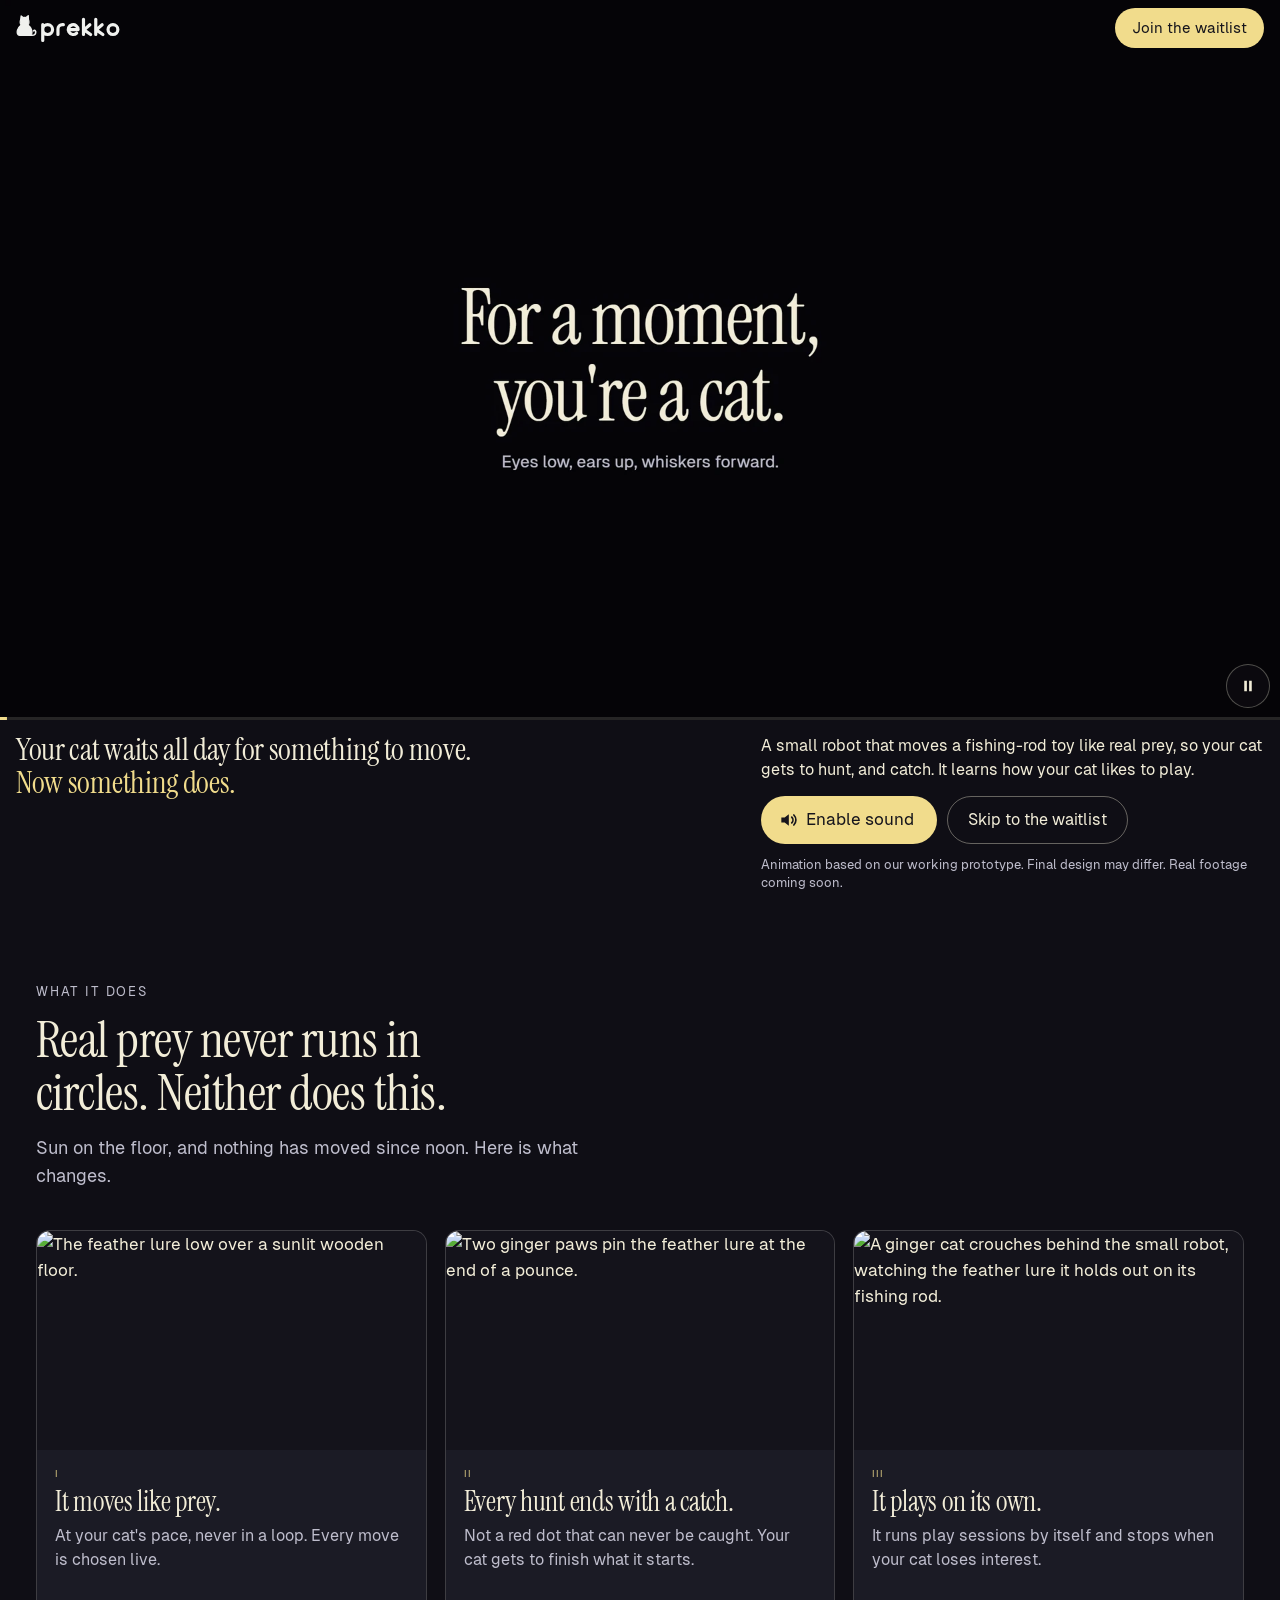
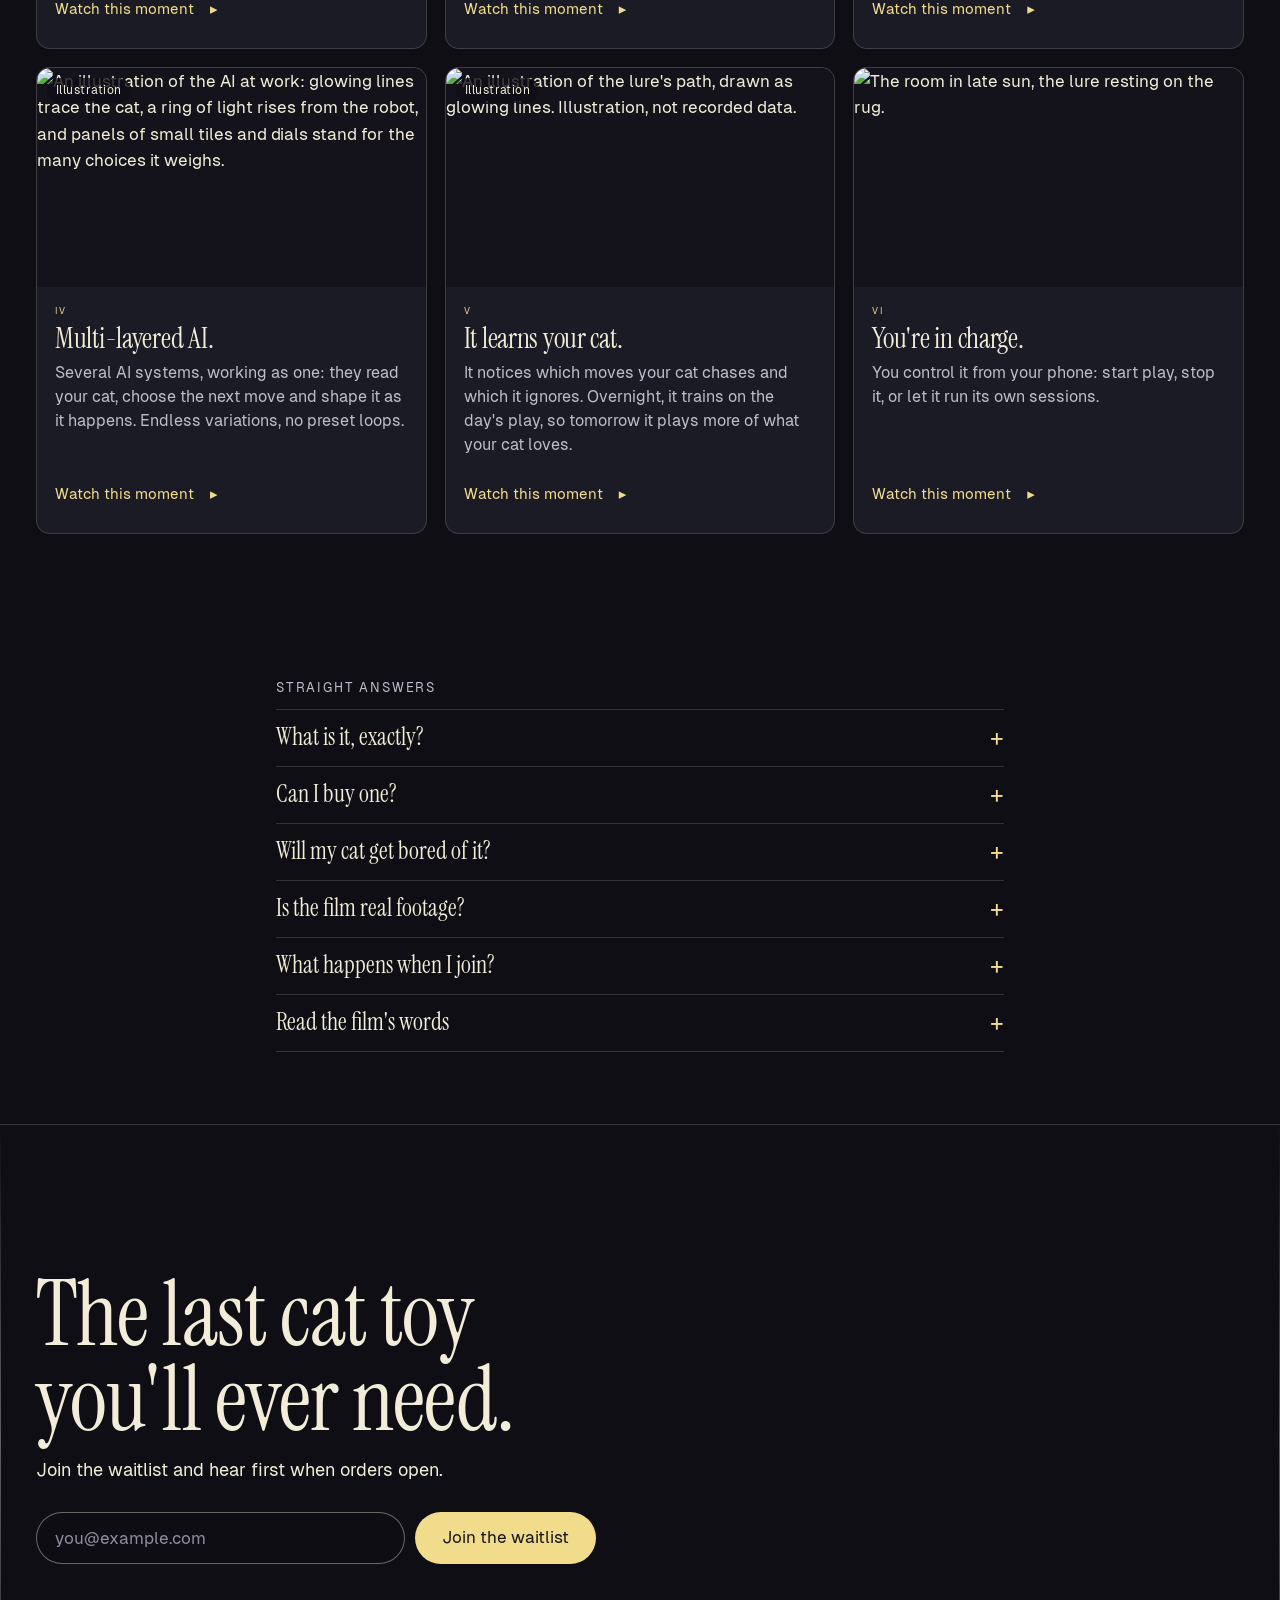
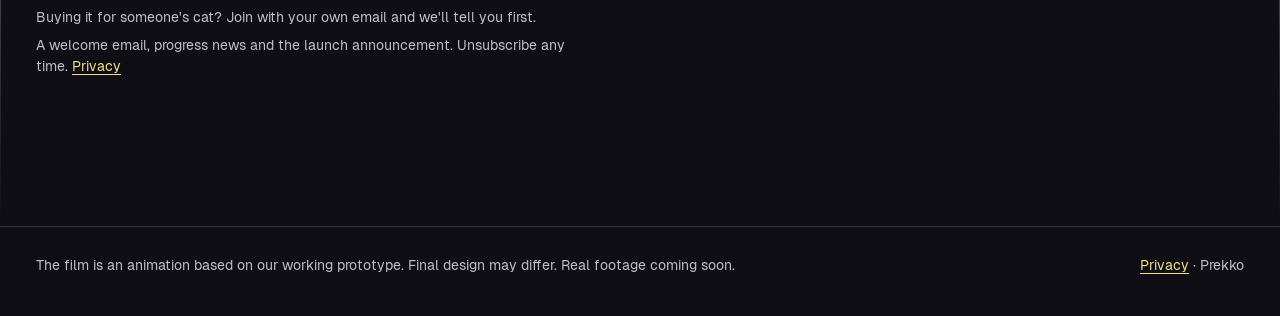
==== commit 31874a67: "Prekko Pawbot™ on the main page: tab title, film transcript, and the film re-recorded with the ™ rev" ====
--- a/index.html
+++ b/index.html
@@ -3,7 +3,7 @@
 <head>
 <meta charset="utf-8">
 <meta name="viewport" content="width=device-width, initial-scale=1, viewport-fit=cover">
-<title>Prekko Pawbot: it plays like prey</title>
+<title>Prekko Pawbot™: it plays like prey</title>
 <meta name="description" content="A small robot that moves a fishing-rod toy like real prey, so your cat gets to hunt, and catch. Working prototype. Join the waitlist.">
 <meta name="theme-color" content="#0f0e15">
 <meta property="og:title" content="Your cat waits all day for something to move. Now something does.">
@@ -275,7 +275,7 @@
     <p>Freeze. It stops dead. So do you. Every muscle loads like a spring, because anything that holds this still is hiding something.</p>
     <p>Dart. It streaks across the sunlight and vanishes behind the cushion. A long pause. Then the tip of it shows again, testing the air. Real prey never runs in circles. It runs, it hides, and it checks whether you're still watching. So does this.</p>
     <p>Pounce. Now. Got it. Both paws, every claw, the whole long afternoon spent in a single leap. Every hunt deserves an ending you can catch.</p>
-    <p>Who's moving the toy? Meet the Prekko Pawbot. It runs play sessions on its own and stops when your cat loses interest. It doesn't play back a loop. Every move is chosen live, for your cat. Working prototype shown; final design may differ.</p>
+    <p>Who's moving the toy? Meet the Prekko Pawbot™. It runs play sessions on its own and stops when your cat loses interest. It doesn't play back a loop. Every move is chosen live, for your cat. Working prototype shown; final design may differ.</p>
     <p>Multi-layered AI. Several AI systems, working as one. See: It reads your cat in real time: where they are, how fast they move, where they look, how low they crouch and how interested they are. (Illustration, not the real model.) Choose: A strategy layer reads your cat's mood and picks the moves your cat chases. Move: A motion layer fine-tunes every move as it happens. Endless variations. No preset loops.</p>
     <p>It learns your cat. Every session teaches it something: which moves make your cat crouch and chase, and which ones they walk away from. (Illustration of how it learns, not recorded data.) Overnight, it trains on the day's play and comes back sharper. It learns how your cat plays and gets better at playing with your cat over time.</p>
     <p>Your cat's day. You control it from your phone. A planned tracker in the app would keep the story of each day: when the hunts happened, how long they lasted, and the quiet stretches in between. (Planned feature, not in the prototype shown; example numbers.)</p>
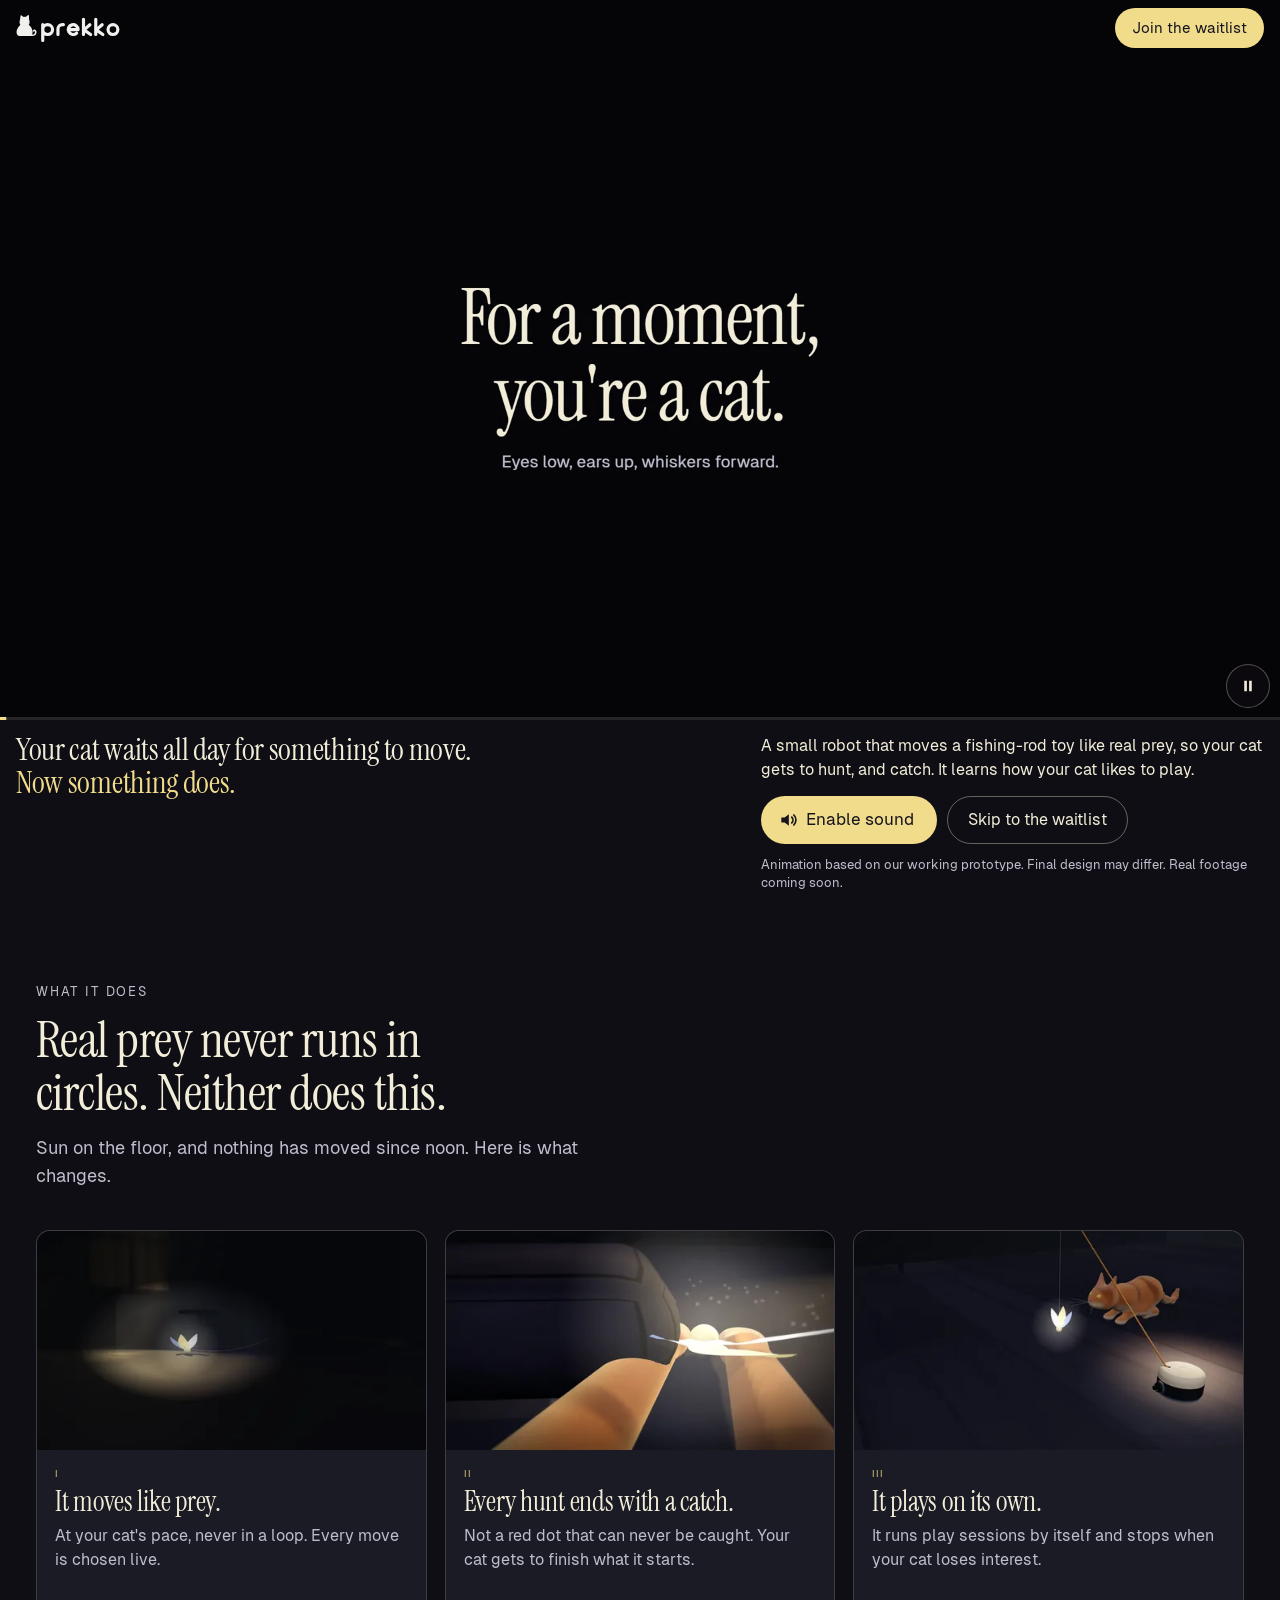
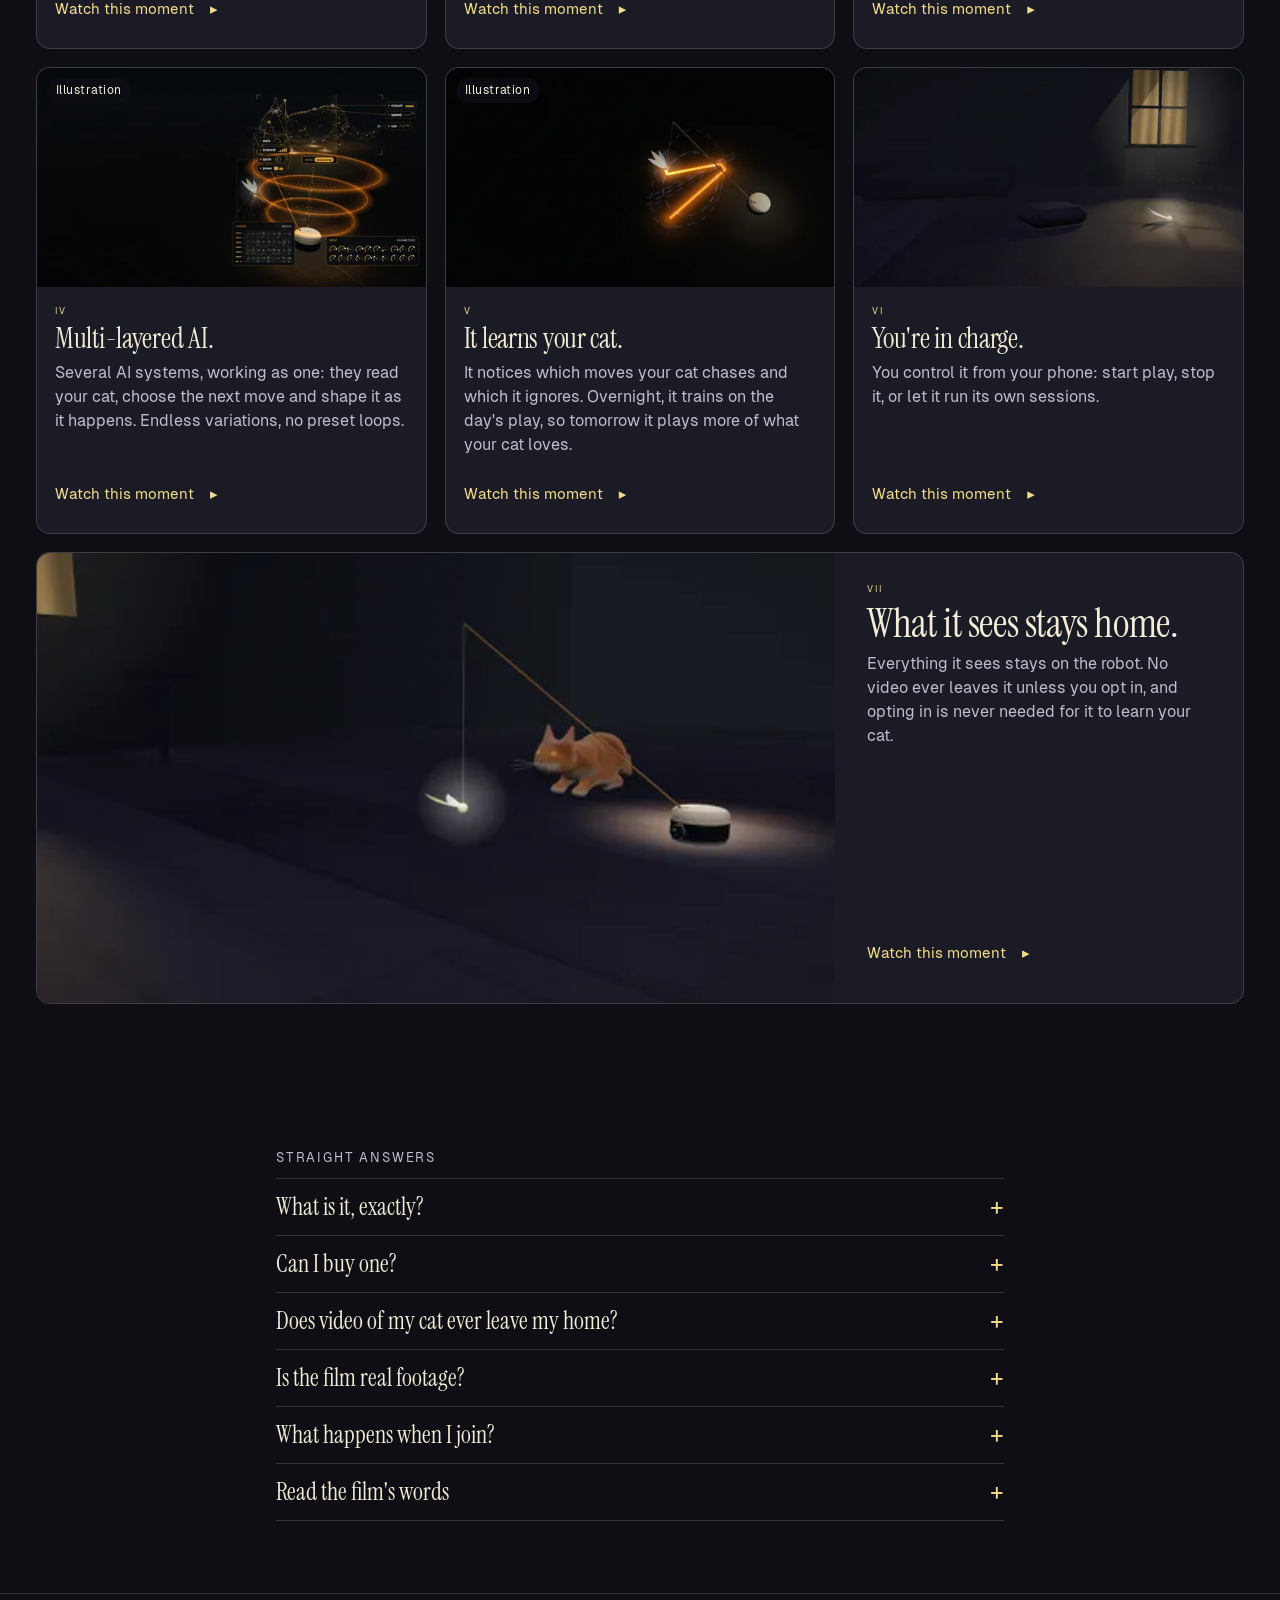
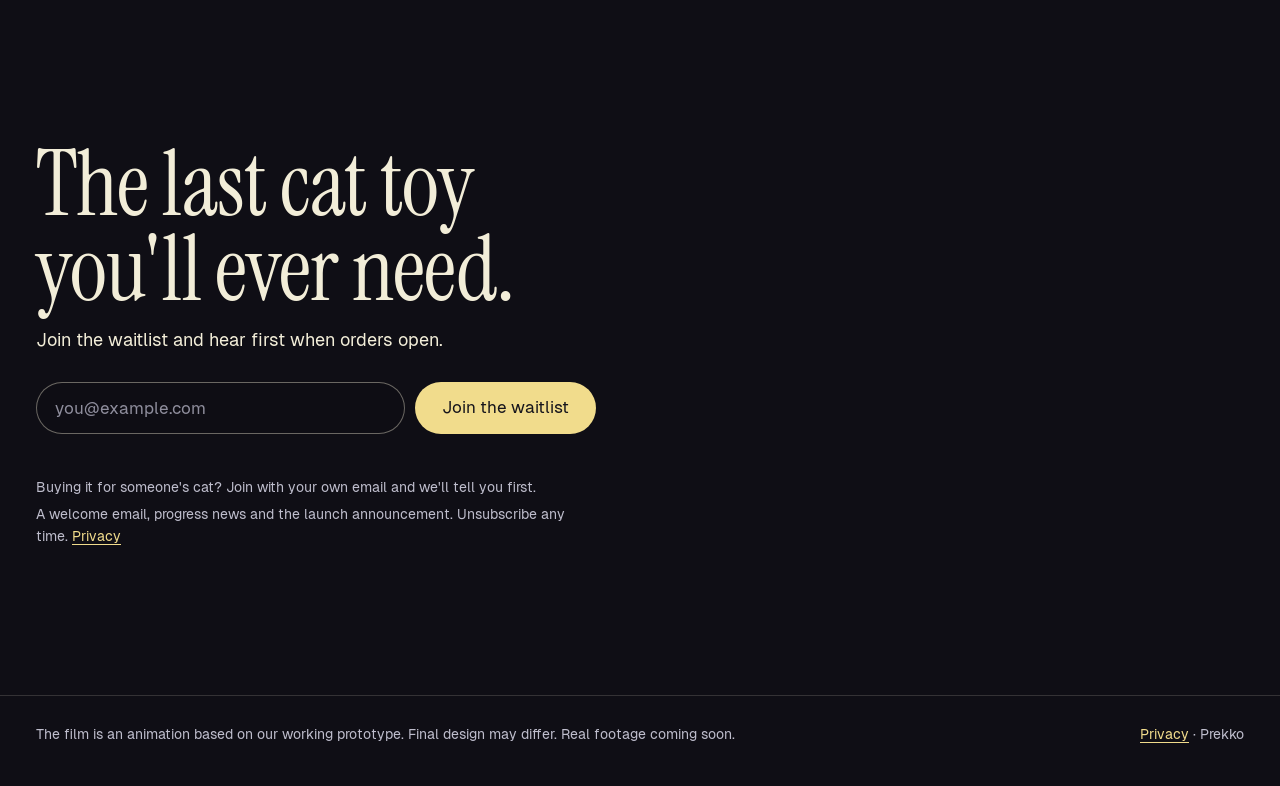
==== commit 8580181e: "Privacy promise: new film scene 'What it sees stays home.', privacy FAQ and card (site-film 343454b)" ====
--- a/index.html
+++ b/index.html
@@ -156,7 +156,12 @@
 .card button{margin-top:auto;align-self:flex-start;background:none;border:0;padding:0;min-height:44px;color:var(--sun);font:400 15px/1 var(--sans);cursor:pointer;display:inline-flex;align-items:center;gap:8px}
 .card button:hover{text-decoration:underline;text-underline-offset:3px}
 @media (min-width:700px){.cards{grid-auto-columns:44%}}
-@media (min-width:1100px){.cards{grid-auto-flow:row;grid-template-columns:repeat(3,minmax(0,1fr));overflow:visible;margin:40px 0 0;padding:0;gap:18px}}
+@media (min-width:1100px){.cards{grid-auto-flow:row;grid-template-columns:repeat(3,minmax(0,1fr));overflow:visible;margin:40px 0 0;padding:0;gap:18px}
+  /* The privacy promise closes the row on its own: picture left, words right */
+  .card--wide{grid-column:1/-1;flex-direction:row}
+  .card--wide img{width:calc((100% - 36px) / 3 * 2 + 18px);flex:none}
+  .card--wide div{justify-content:center;padding:28px 32px}
+  .card--wide h3{font-size:40px}}
 
 .qa{max-width:760px}
 details{border-top:1px solid var(--line)}
@@ -227,7 +232,7 @@
     <div class="ctl"><button class="pill" id="pp" type="button" aria-label="Pause"><svg class="i-pause" viewBox="0 0 24 24" aria-hidden="true"><path d="M7 5h3.5v14H7zM13.5 5H17v14h-3.5z" fill="currentColor"/></svg><svg class="i-play" viewBox="0 0 24 24" aria-hidden="true"><path d="M7 4.5v15L19.5 12z" fill="currentColor"/></svg></button></div>
     <div class="cue" id="cue" role="status" aria-live="polite" hidden><svg viewBox="0 0 24 24" aria-hidden="true"><path d="M4 9h4l5-4v14l-5-4H4z" fill="currentColor"/><path d="M16.5 9.5l5 5m0-5l-5 5" fill="none" stroke="currentColor" stroke-width="2" stroke-linecap="round"/></svg><span><b>The film is playing muted.</b>Tap Enable sound to hear it.</span><svg class="dn" viewBox="0 0 24 24" aria-hidden="true"><path d="M12 4v15m-6-6l6 6 6-6" fill="none" stroke="currentColor" stroke-width="2.4" stroke-linecap="round" stroke-linejoin="round"/></svg></div>
     <button class="pill mchip" id="mchip" type="button" hidden><svg viewBox="0 0 24 24" aria-hidden="true"><path d="M4 9h4l5-4v14l-5-4H4z" fill="currentColor"/><path d="M16.5 9.5l5 5m0-5l-5 5" fill="none" stroke="currentColor" stroke-width="2" stroke-linecap="round"/></svg>Turn sound on</button>
-    <button class="big" id="play" type="button" hidden><i><svg viewBox="0 0 24 24" aria-hidden="true"><path d="M6 3.5v17L20 12z" fill="currentColor"/></svg></i><b>Play the film<span>2½ minutes</span></b></button>
+    <button class="big" id="play" type="button" hidden><i><svg viewBox="0 0 24 24" aria-hidden="true"><path d="M6 3.5v17L20 12z" fill="currentColor"/></svg></i><b>Play the film<span>2¾ minutes</span></b></button>
     <div class="end" id="end" hidden>
       <a class="btn btn--sun" href="#join" id="endjoin">Join the waitlist</a>
       <button class="btn btn--ghost" type="button" id="again">Watch again</button>
@@ -250,13 +255,14 @@
   <p class="eyebrow">What it does</p>
   <h2 id="what-h">Real prey never runs in circles. Neither does this.</h2>
   <p class="lede">Sun on the floor, and nothing has moved since noon. Here is what changes.</p>
-  <ol class="cards" tabindex="0" aria-label="What it does, six cards">
+  <ol class="cards" tabindex="0" aria-label="What it does, seven cards">
     <li class="card"><img data-s="04-dart" width="800" height="450" loading="lazy" decoding="async" alt="The feather lure low over a sunlit wooden floor."><div><span class="num">i</span><h3>It moves like prey.</h3><p>At your cat's pace, never in a loop. Every move is chosen live.</p><button type="button" data-film="38.9">Watch this moment<span class="sr">: It moves like prey</span> <span aria-hidden="true">&#9656;</span></button></div></li>
     <li class="card"><img data-s="05-pounce" width="800" height="450" loading="lazy" decoding="async" alt="Two ginger paws pin the feather lure at the end of a pounce."><div><span class="num">ii</span><h3>Every hunt ends with a catch.</h3><p>Not a red dot that can never be caught. Your cat gets to finish what it starts.</p><button type="button" data-film="55.8">Watch this moment<span class="sr">: Every hunt ends with a catch</span> <span aria-hidden="true">&#9656;</span></button></div></li>
     <li class="card"><img data-s="06-who" width="800" height="450" loading="lazy" decoding="async" alt="A ginger cat crouches behind the small robot, watching the feather lure it holds out on its fishing rod."><div><span class="num">iii</span><h3>It plays on its own.</h3><p>It runs play sessions by itself and stops when your cat loses interest.</p><button type="button" data-film="68.6">Watch this moment<span class="sr">: It plays on its own</span> <span aria-hidden="true">&#9656;</span></button></div></li>
     <li class="card"><img data-s="07-how-it-works" width="800" height="450" loading="lazy" decoding="async" alt="An illustration of the AI at work: glowing lines trace the cat, a ring of light rises from the robot, and panels of small tiles and dials stand for the many choices it weighs."><span class="tag" aria-hidden="true">Illustration</span><div><span class="num">iv</span><h3>Multi-layered AI.</h3><p>Several AI systems, working as one: they read your cat, choose the next move and shape it as it happens. Endless variations, no preset loops.</p><button type="button" data-film="87.4">Watch this moment<span class="sr">: Multi-layered AI</span> <span aria-hidden="true">&#9656;</span></button></div></li>
     <li class="card"><img data-s="08-learns" width="800" height="450" loading="lazy" decoding="async" alt="An illustration of the lure's path, drawn as glowing lines. Illustration, not recorded data."><span class="tag" aria-hidden="true">Illustration</span><div><span class="num">v</span><h3>It learns your cat.</h3><p>It notices which moves your cat chases and which it ignores. Overnight, it trains on the day's play, so tomorrow it plays more of what your cat loves.</p><button type="button" data-film="112.3">Watch this moment<span class="sr">: It learns your cat</span> <span aria-hidden="true">&#9656;</span></button></div></li>
-    <li class="card"><img data-s="09-your-cats-day" width="800" height="450" loading="lazy" decoding="async" alt="The room in late sun, the lure resting on the rug."><div><span class="num">vi</span><h3>You're in charge.</h3><p>You control it from your phone: start play, stop it, or let it run its own sessions.</p><button type="button" data-film="133.5" data-tall="133.0">Watch this moment<span class="sr">: You're in charge</span> <span aria-hidden="true">&#9656;</span></button></div></li>
+    <li class="card"><img data-s="10-your-cats-day" width="800" height="450" loading="lazy" decoding="async" alt="The room in late sun, the lure resting on the rug."><div><span class="num">vi</span><h3>You're in charge.</h3><p>You control it from your phone: start play, stop it, or let it run its own sessions.</p><button type="button" data-film="147.3" data-tall="146.8">Watch this moment<span class="sr">: You're in charge</span> <span aria-hidden="true">&#9656;</span></button></div></li>
+    <li class="card card--wide"><img data-s="09-stays-home" width="800" height="450" loading="lazy" decoding="async" alt="The ginger cat crouched by the small robot in a dim room, watching the feather lure."><div><span class="num">vii</span><h3>What it sees stays home.</h3><p>Everything it sees stays on the robot. No video ever leaves it unless you opt in, and opting in is never needed for it to learn your cat.</p><button type="button" data-film="133.5">Watch this moment<span class="sr">: What it sees stays home</span> <span aria-hidden="true">&#9656;</span></button></div></li>
   </ol>
 </section>
 
@@ -265,7 +271,7 @@
   <h2 id="qa-h" class="sr">Straight answers</h2>
   <details><summary>What is it, exactly?</summary><p>A small robot that moves a fishing-rod toy like prey. It plays on its own, learns how your cat likes to play, and you control it from your phone.</p></details>
   <details><summary>Can I buy one?</summary><p>Not yet. The waitlist hears first when orders open.</p></details>
-  <details><summary>Will my cat get bored of it?</summary><p>It never plays a loop. It learns which moves your cat chases and which it walks away from, and keeps changing as your cat does.</p></details>
+  <details><summary>Does video of my cat ever leave my home?</summary><p>Not unless you opt in. Everything it sees stays on the robot. Sharing is completely optional, and it isn't needed for it to learn your cat: it learns just as well if you never opt in.</p></details>
   <details><summary>Is the film real footage?</summary><p>It's an animation built from our working prototype's design. Real footage of the prototype playing with cats replaces it soon. Final design may differ.</p></details>
   <details><summary>What happens when I join?</summary><p>A welcome email, occasional progress news and the launch announcement. Every email has an unsubscribe link.</p></details>
   <details><summary>Read the film's words</summary><div id="words" data-transcript>
@@ -278,13 +284,14 @@
     <p>Who's moving the toy? Meet the Prekko Pawbot™. It runs play sessions on its own and stops when your cat loses interest. It doesn't play back a loop. Every move is chosen live, for your cat. Working prototype shown; final design may differ.</p>
     <p>Multi-layered AI. Several AI systems, working as one. See: It reads your cat in real time: where they are, how fast they move, where they look, how low they crouch and how interested they are. (Illustration, not the real model.) Choose: A strategy layer reads your cat's mood and picks the moves your cat chases. Move: A motion layer fine-tunes every move as it happens. Endless variations. No preset loops.</p>
     <p>It learns your cat. Every session teaches it something: which moves make your cat crouch and chase, and which ones they walk away from. (Illustration of how it learns, not recorded data.) Overnight, it trains on the day's play and comes back sharper. It learns how your cat plays and gets better at playing with your cat over time.</p>
+    <p>What it sees stays home. Everything it sees stays on the robot. No video ever leaves it unless you opt in. Opting in is completely optional, and it isn't needed for it to learn your cat.</p>
     <p>Your cat's day. You control it from your phone. A planned tracker in the app would keep the story of each day: when the hunts happened, how long they lasted, and the quiet stretches in between. (Planned feature, not in the prototype shown; example numbers.)</p>
     <p>The last cat toy you'll ever need. Prekko Pawbot is still a working prototype, and its price and ship date are not set yet. People on the list get launch updates by email. Working prototype shown; final design may differ.</p>
   </div></details>
 </section>
 
 <section class="join" id="join" aria-labelledby="join-h">
-  <img data-s="10-waitlist" width="1200" height="676" loading="lazy" decoding="async" alt="">
+  <img data-s="11-waitlist" width="1200" height="676" loading="lazy" decoding="async" alt="">
   <div class="sec">
     <h2 id="join-h">The last cat toy you'll ever need.</h2>
     <p class="lede">Join the waitlist and hear first when orders open.</p>
@@ -370,7 +377,7 @@
   function stills() {
     if (stilled) return; stilled = true;
     [].forEach.call(d.querySelectorAll("img[data-s]"), function (im) {
-      var s = "media/stills/" + im.dataset.s, j = im.dataset.s[1] == "0";
+      var s = "media/stills/" + im.dataset.s, j = /waitlist$/.test(im.dataset.s);
       im.srcset = s + "-480.webp 480w, " + s + "-800.webp 800w" + (j ? ", " + s + ".webp 1200w" : "");
       im.sizes = j ? "100vw" : "(min-width: 1100px) 380px, (min-width: 700px) 44vw, 86vw";
       im.src = s + "-800.webp";
